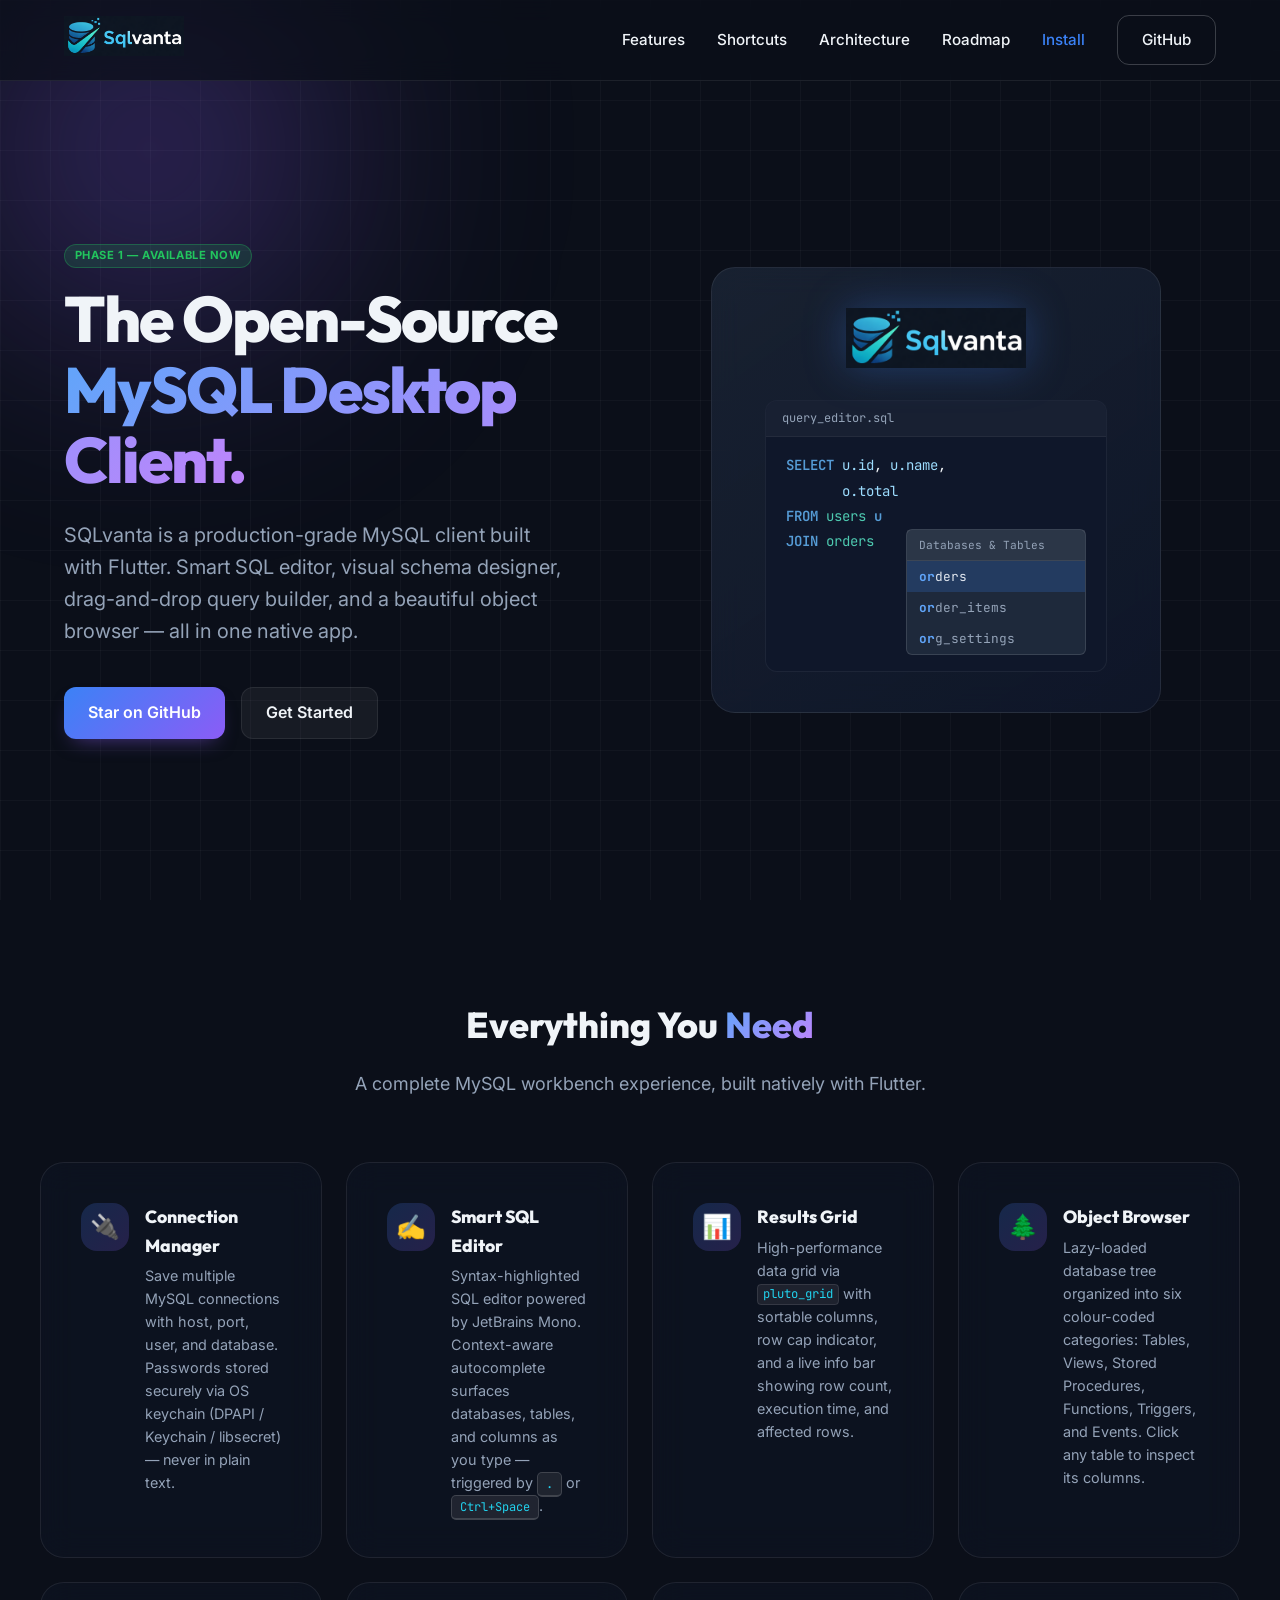
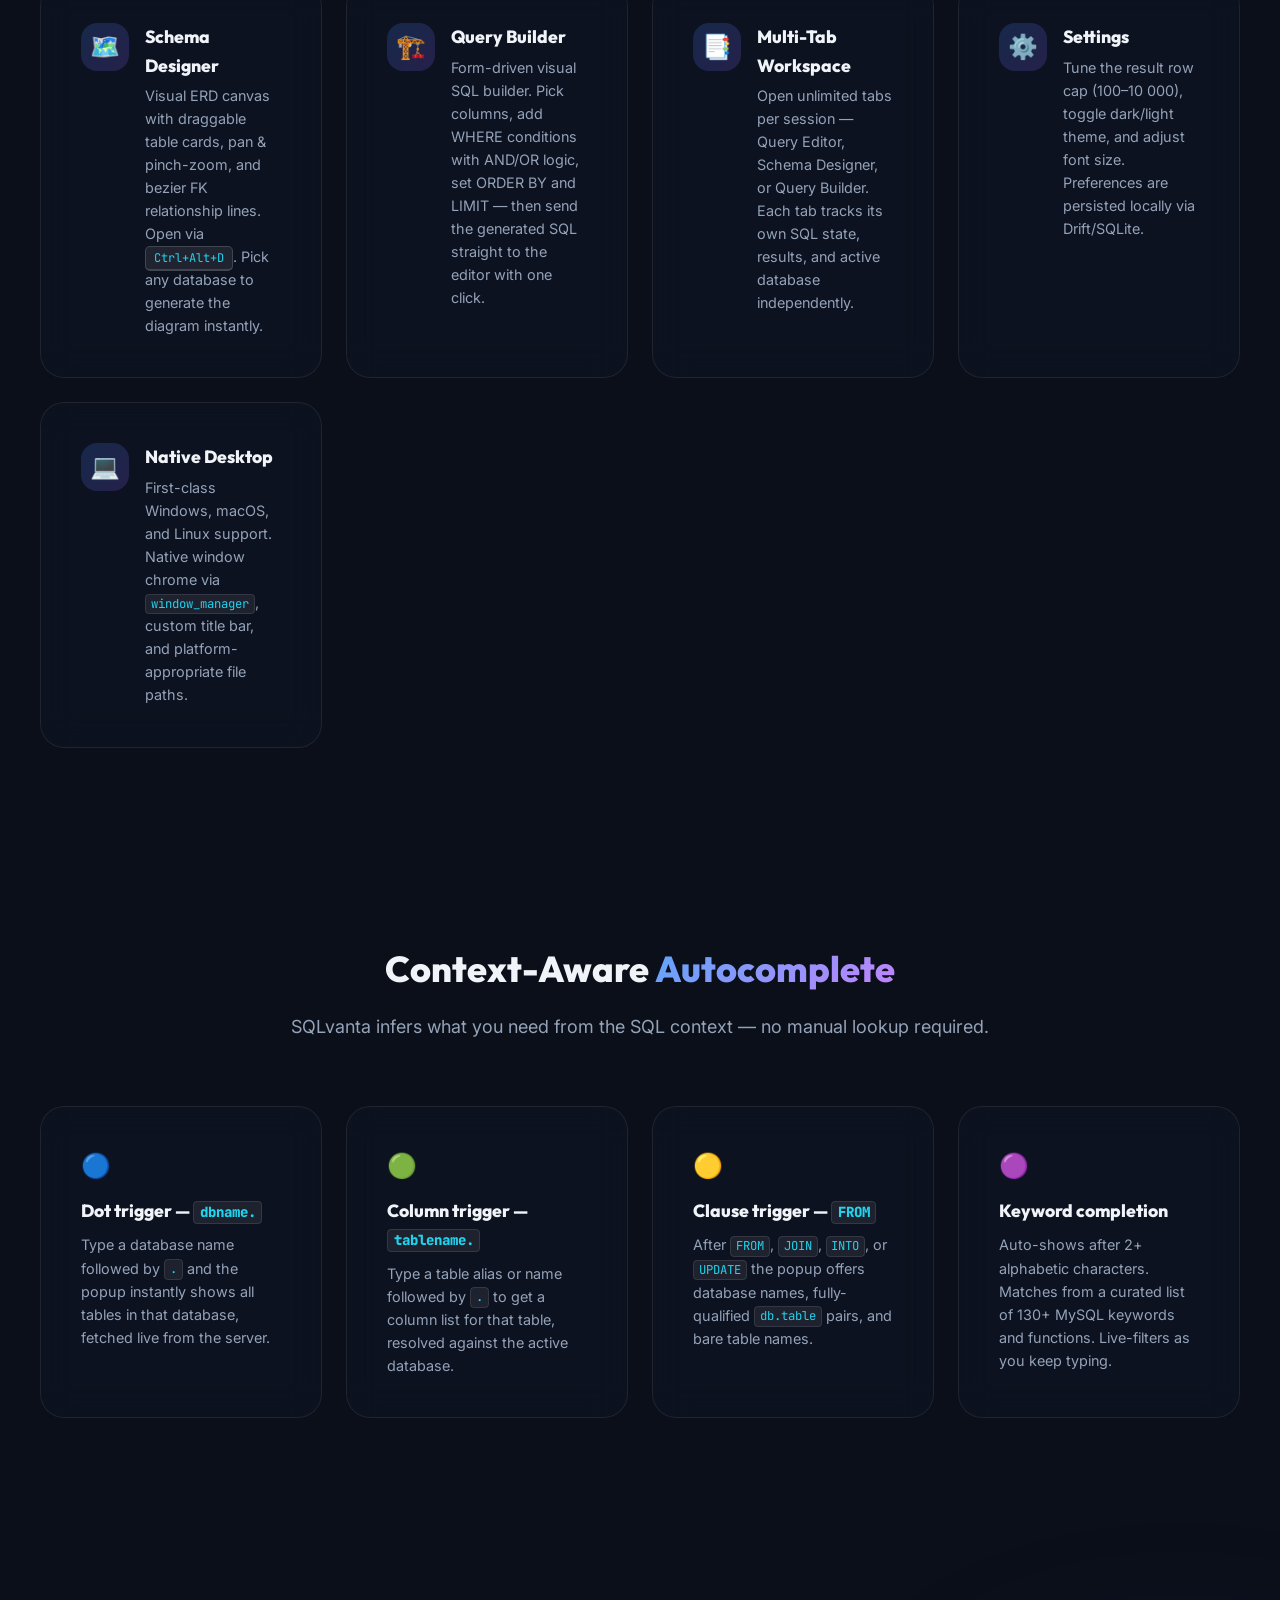
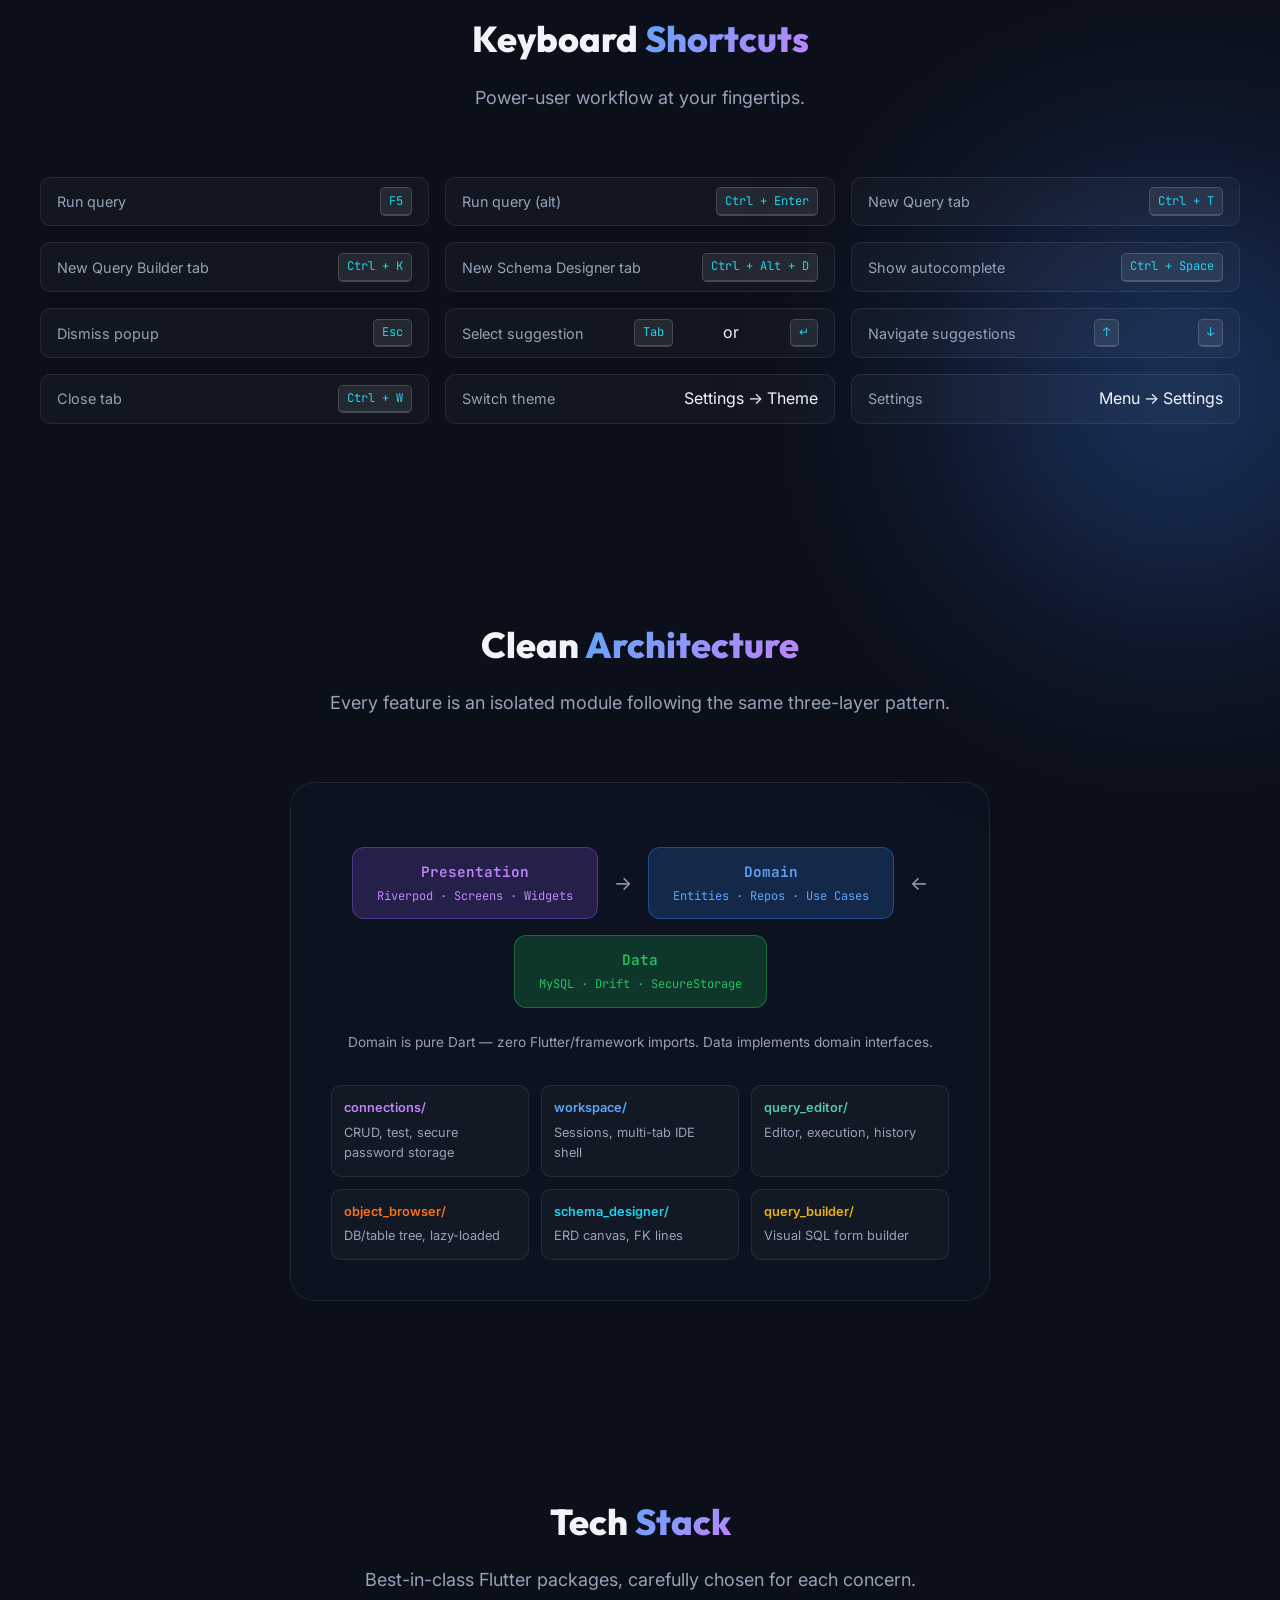
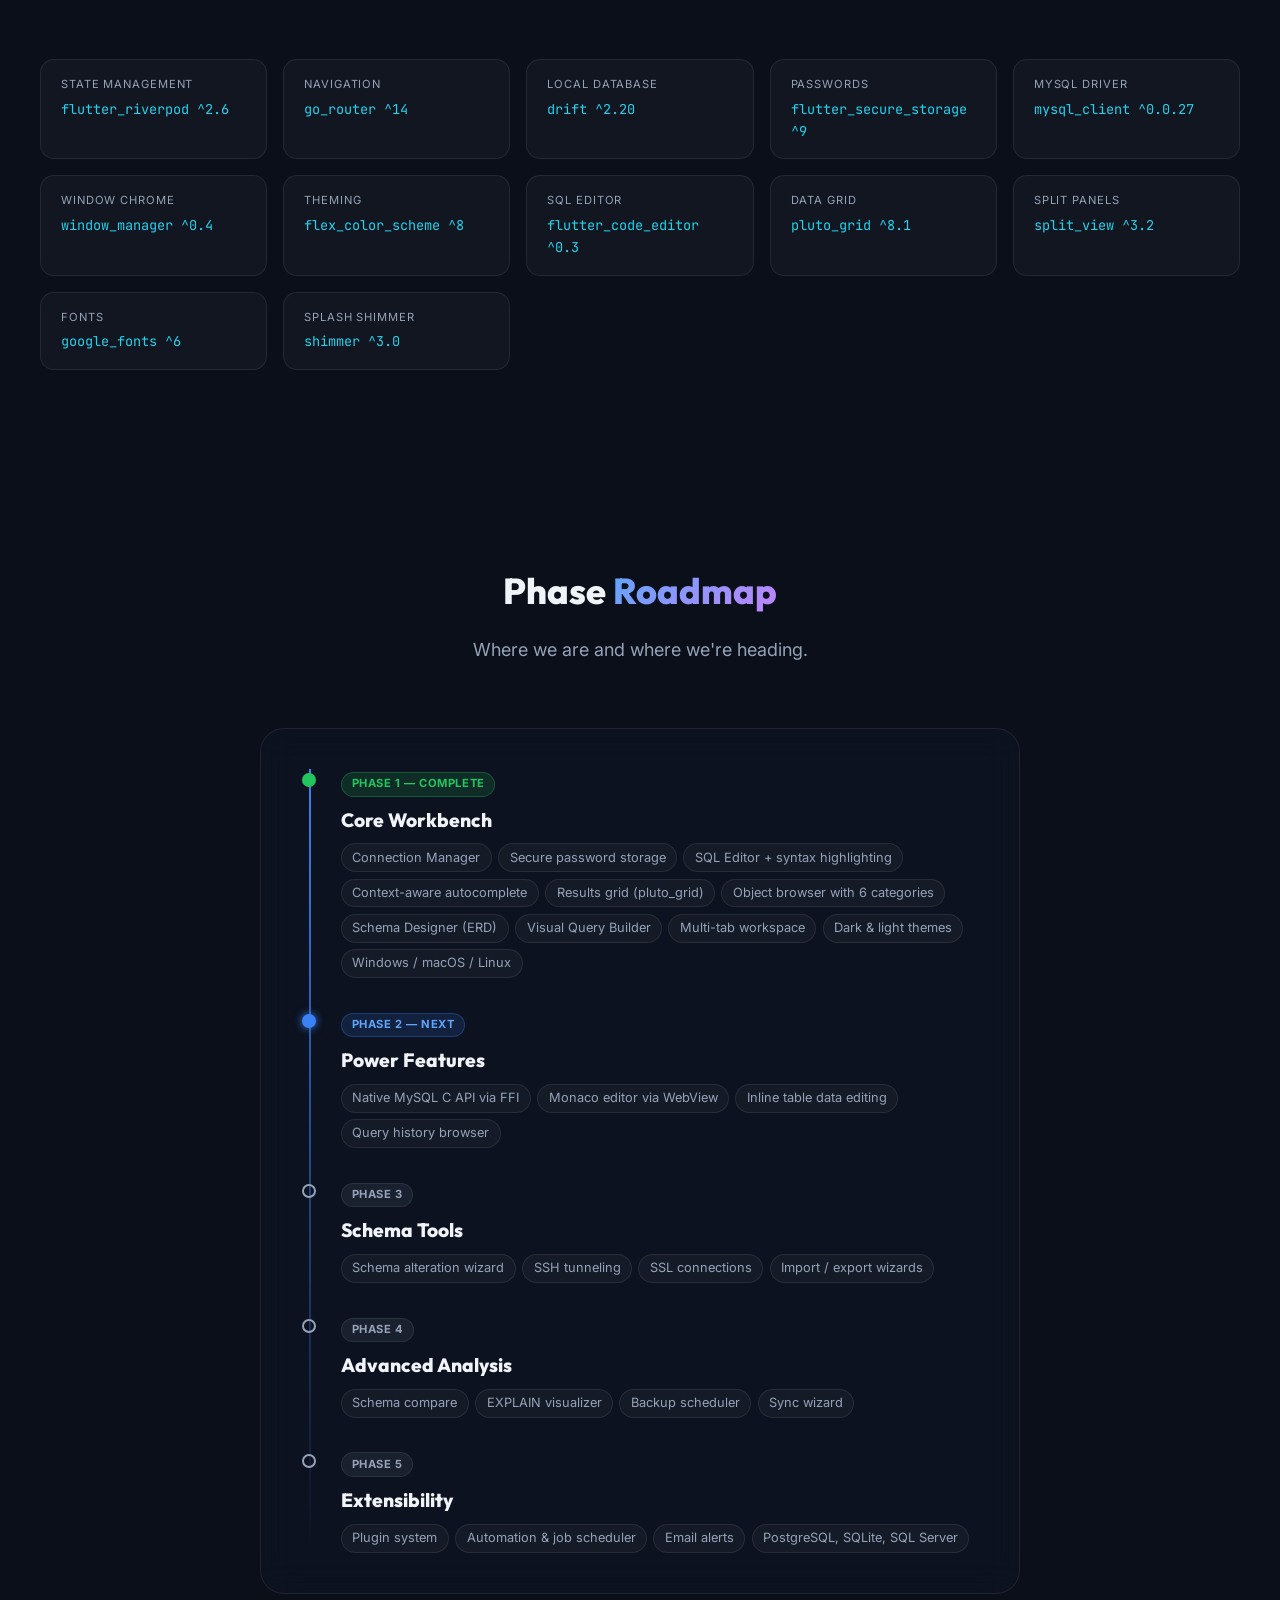
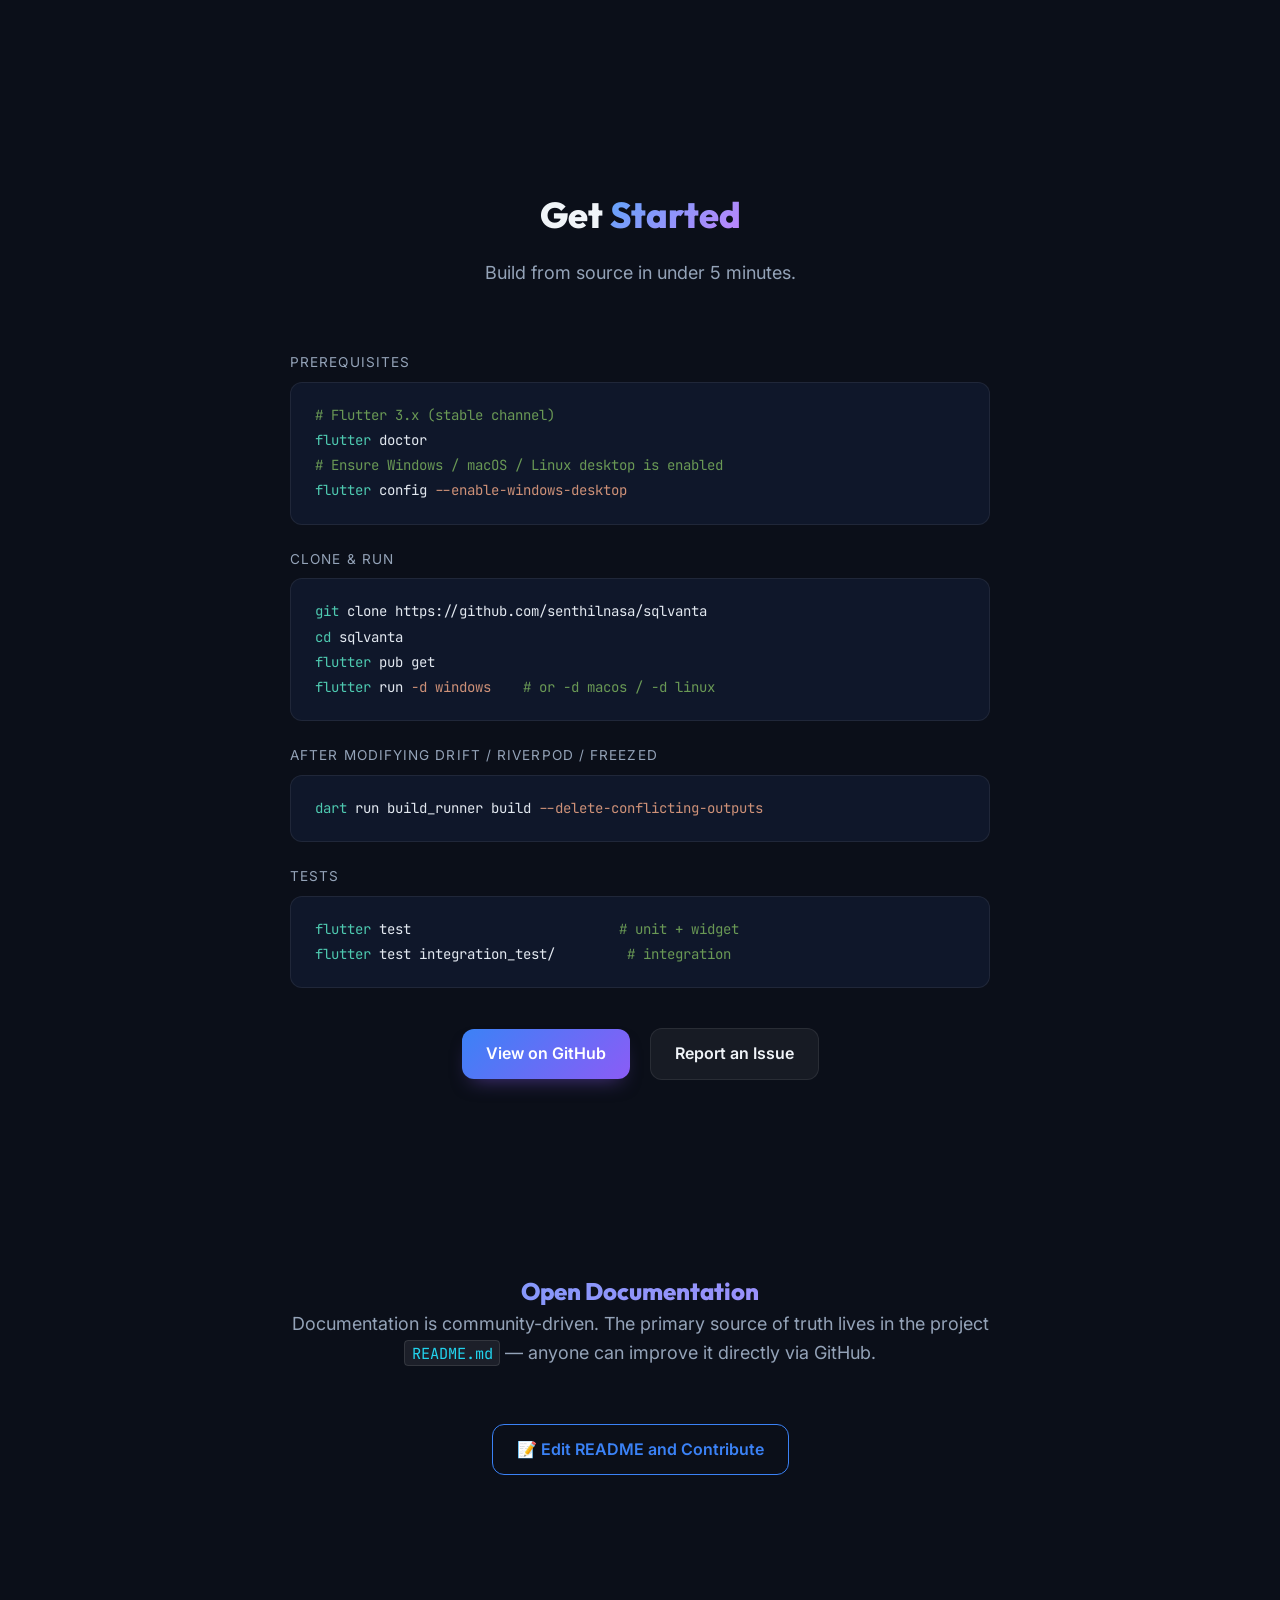
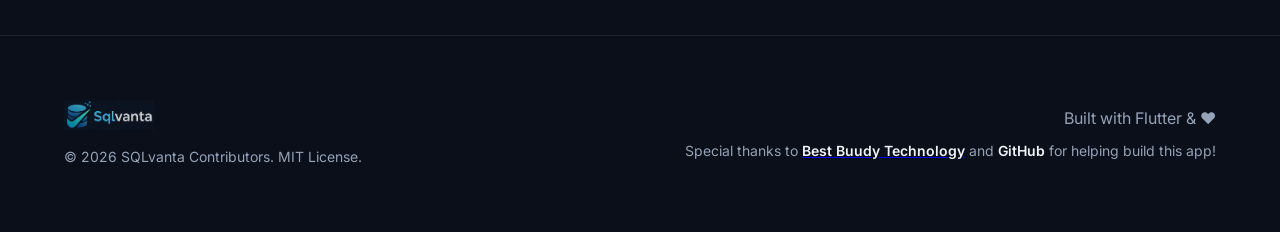
==== docs/index.html @ 9a9b7999 "Initial commit" ====
<!DOCTYPE html>
<html lang="en">
<head>
    <meta charset="UTF-8">
    <meta name="viewport" content="width=device-width, initial-scale=1.0">
    <title>SQLvanta — Open-Source MySQL Desktop Client</title>
    <meta name="description" content="SQLvanta is a production-grade, open-source MySQL desktop client built with Flutter. Features SQL editor with autocomplete, schema designer, query builder, and more.">
    <link rel="preconnect" href="https://fonts.googleapis.com">
    <link rel="preconnect" href="https://fonts.gstatic.com" crossorigin>
    <link href="https://fonts.googleapis.com/css2?family=Outfit:wght@300;400;600;800&family=Inter:wght@400;500;600&family=JetBrains+Mono:wght@400;600&display=swap" rel="stylesheet">
    <link rel="icon" type="image/x-icon" href="icon/favicon.ico">
    <link rel="icon" type="image/png" sizes="32x32" href="icon/favicon-32x32.png">
    <link rel="icon" type="image/png" sizes="16x16" href="icon/favicon-16x16.png">
    <link rel="apple-touch-icon" sizes="180x180" href="icon/apple-touch-icon.png">
    <link rel="manifest" href="site.webmanifest">
    <meta name="theme-color" content="#1565C0">
    <link rel="stylesheet" href="styles.css">
    <style>
        /* ── Extended doc styles ─────────────────────────────────── */
        :root {
            --green:  #22c55e;
            --yellow: #eab308;
            --red:    #ef4444;
            --cyan:   #22d3ee;
            --orange: #f97316;
        }

        /* Nav active */
        .nav-links a.active { color: var(--brand-primary); }

        /* ── Feature grid (6-up) ─────────────────────────────────── */
        .features-grid-6 {
            display: grid;
            grid-template-columns: repeat(auto-fit, minmax(280px, 1fr));
            gap: 1.5rem;
        }
        .feature-card-sm {
            display: flex;
            gap: 1rem;
            align-items: flex-start;
        }
        .feature-card-sm .feature-icon {
            flex-shrink: 0;
            width: 48px;
            height: 48px;
            font-size: 1.5rem;
            margin-bottom: 0;
        }
        .feature-card-sm h3 { font-size: 1.1rem; margin-bottom: 0.25rem; }
        .feature-card-sm p  { font-size: 0.9rem; color: var(--text-secondary); }

        /* ── Shortcut table ──────────────────────────────────────── */
        .shortcut-grid {
            display: grid;
            grid-template-columns: repeat(auto-fit, minmax(320px, 1fr));
            gap: 1rem;
        }
        .shortcut-row {
            display: flex;
            justify-content: space-between;
            align-items: center;
            padding: 0.6rem 1rem;
            border-radius: 10px;
            background: rgba(255,255,255,0.03);
            border: 1px solid var(--glass-border);
            gap: 1rem;
        }
        .shortcut-row span { color: var(--text-secondary); font-size: 0.9rem; }
        kbd {
            font-family: 'JetBrains Mono', monospace;
            font-size: 0.75rem;
            background: rgba(255,255,255,0.08);
            border: 1px solid rgba(255,255,255,0.15);
            border-bottom-width: 2px;
            border-radius: 5px;
            padding: 0.2rem 0.5rem;
            white-space: nowrap;
            color: var(--cyan);
        }

        /* ── Roadmap timeline ────────────────────────────────────── */
        .timeline { position: relative; padding-left: 2rem; }
        .timeline::before {
            content: '';
            position: absolute;
            left: 0; top: 0; bottom: 0;
            width: 2px;
            background: linear-gradient(to bottom, var(--brand-primary), transparent);
        }
        .timeline-item { position: relative; margin-bottom: 2rem; }
        .timeline-dot {
            position: absolute;
            left: -2.45rem;
            top: 0.25rem;
            width: 14px; height: 14px;
            border-radius: 50%;
            border: 2px solid var(--brand-primary);
            background: var(--bg-color);
        }
        .timeline-dot.done  { background: var(--green); border-color: var(--green); }
        .timeline-dot.next  { background: var(--brand-primary); border-color: var(--brand-primary); box-shadow: 0 0 8px var(--brand-primary); }
        .timeline-dot.later { background: transparent; border-color: var(--text-secondary); }
        .phase-badge {
            display: inline-block;
            font-size: 0.7rem;
            font-weight: 700;
            letter-spacing: 0.05em;
            padding: 0.15rem 0.6rem;
            border-radius: 20px;
            margin-bottom: 0.5rem;
            text-transform: uppercase;
        }
        .badge-done  { background: rgba(34,197,94,0.15);  color: var(--green);  border: 1px solid rgba(34,197,94,0.3); }
        .badge-next  { background: rgba(59,130,246,0.15); color: #60a5fa;        border: 1px solid rgba(59,130,246,0.3); }
        .badge-later { background: rgba(148,163,184,0.1); color: var(--text-secondary); border: 1px solid var(--glass-border); }
        .timeline-item h3 { font-size: 1.2rem; margin-bottom: 0.4rem; }
        .timeline-item ul {
            list-style: none;
            padding: 0;
            margin-top: 0.5rem;
            display: flex;
            flex-wrap: wrap;
            gap: 0.4rem;
        }
        .timeline-item ul li {
            font-size: 0.8rem;
            padding: 0.2rem 0.65rem;
            border-radius: 20px;
            background: rgba(255,255,255,0.04);
            border: 1px solid var(--glass-border);
            color: var(--text-secondary);
        }

        /* ── Tech stack chips ────────────────────────────────────── */
        .stack-grid {
            display: grid;
            grid-template-columns: repeat(auto-fill, minmax(200px, 1fr));
            gap: 1rem;
        }
        .stack-chip {
            display: flex;
            flex-direction: column;
            gap: 0.3rem;
            padding: 1rem 1.25rem;
            border-radius: 14px;
            background: rgba(255,255,255,0.03);
            border: 1px solid var(--glass-border);
            transition: border-color 0.2s;
        }
        .stack-chip:hover { border-color: rgba(255,255,255,0.15); }
        .stack-chip .concern {
            font-size: 0.7rem;
            color: var(--text-secondary);
            text-transform: uppercase;
            letter-spacing: 0.08em;
        }
        .stack-chip .package {
            font-family: 'JetBrains Mono', monospace;
            font-size: 0.85rem;
            color: var(--cyan);
        }

        /* ── Architecture diagram ─────────────────────────────────── */
        .arch-row {
            display: flex;
            gap: 1rem;
            justify-content: center;
            flex-wrap: wrap;
            margin: 1.5rem 0;
        }
        .arch-box {
            padding: 0.75rem 1.5rem;
            border-radius: 12px;
            text-align: center;
            font-family: 'JetBrains Mono', monospace;
            font-size: 0.9rem;
            font-weight: 600;
        }
        .arch-box.presentation { background: rgba(139,92,246,0.2); border: 1px solid rgba(139,92,246,0.4); color: #c084fc; }
        .arch-box.domain       { background: rgba(59,130,246,0.2); border: 1px solid rgba(59,130,246,0.4); color: #60a5fa; }
        .arch-box.data         { background: rgba(34,197,94,0.2);  border: 1px solid rgba(34,197,94,0.4);  color: var(--green); }
        .arch-arrow { align-self: center; color: var(--text-secondary); font-size: 1.2rem; }
        .arch-note {
            text-align: center;
            font-size: 0.85rem;
            color: var(--text-secondary);
            margin-top: 0.5rem;
        }

        /* ── Autocomplete demo block ─────────────────────────────── */
        .ac-demo {
            background: #0f172a;
            border-radius: 12px;
            border: 1px solid rgba(255,255,255,0.06);
            overflow: hidden;
            font-family: 'JetBrains Mono', monospace;
            font-size: 0.875rem;
        }
        .ac-demo-bar {
            background: rgba(255,255,255,0.04);
            padding: 0.5rem 1rem;
            font-size: 0.75rem;
            color: var(--text-secondary);
            border-bottom: 1px solid rgba(255,255,255,0.05);
        }
        .ac-demo-body { padding: 1rem 1.25rem; line-height: 1.8; }
        .ac-kw    { color: #569cd6; font-weight: 600; }
        .ac-table { color: #4ec9b0; }
        .ac-col   { color: #9cdcfe; }
        .ac-str   { color: #ce9178; }
        .ac-popup {
            display: inline-block;
            background: #1e293b;
            border: 1px solid rgba(255,255,255,0.12);
            border-radius: 6px;
            margin-left: 1rem;
            vertical-align: top;
            min-width: 180px;
            font-size: 0.8rem;
        }
        .ac-popup-hdr {
            padding: 0.3rem 0.75rem;
            background: rgba(255,255,255,0.06);
            color: #94a3b8;
            border-bottom: 1px solid rgba(255,255,255,0.08);
            font-size: 0.7rem;
        }
        .ac-popup-item { padding: 0.25rem 0.75rem; color: #94a3b8; }
        .ac-popup-item.selected { background: rgba(59,130,246,0.2); color: #e2e8f0; }
        .ac-popup-item .match { color: #60a5fa; font-weight: 700; }

        /* ── Section divider ─────────────────────────────────────── */
        .section-heading h2 { font-size: 2.25rem; }

        /* ── Inline code ─────────────────────────────────────────── */
        code {
            font-family: 'JetBrains Mono', monospace;
            font-size: 0.85em;
            background: rgba(255,255,255,0.07);
            border: 1px solid rgba(255,255,255,0.1);
            border-radius: 4px;
            padding: 0.1em 0.4em;
            color: var(--cyan);
        }

        /* ── Install block ───────────────────────────────────────── */
        .install-block {
            background: #0f172a;
            border-radius: 12px;
            border: 1px solid rgba(255,255,255,0.07);
            overflow: hidden;
        }
        .install-block pre {
            padding: 1.25rem 1.5rem;
            font-family: 'JetBrains Mono', monospace;
            font-size: 0.875rem;
            color: #e2e8f0;
            overflow-x: auto;
            line-height: 1.8;
        }
        .install-block pre .comment { color: #6a9955; }
        .install-block pre .cmd    { color: #4ec9b0; }
        .install-block pre .flag   { color: #ce9178; }

        /* ── Responsive extras ───────────────────────────────────── */
        @media (max-width: 600px) {
            .arch-row { flex-direction: column; align-items: center; }
            .arch-arrow { transform: rotate(90deg); }
        }
    </style>
</head>
<body>

    <div class="blob blob-1"></div>
    <div class="blob blob-2"></div>
    <div class="grid-bg"></div>

    <!-- ── Navigation ──────────────────────────────────────────────── -->
    <header class="glass-header">
        <div class="container nav-container">
            <a href="#" class="logo-link">
                <img src="assets/logo.png" alt="SQLvanta" class="nav-logo">
            </a>
            <nav>
                <ul class="nav-links">
                    <li><a href="#features">Features</a></li>
                    <li><a href="#shortcuts">Shortcuts</a></li>
                    <li><a href="#architecture">Architecture</a></li>
                    <li><a href="#roadmap">Roadmap</a></li>
                    <li><a href="#install">Install</a></li>
                    <li><a href="https://github.com/senthilnasa/sqlvanta" class="btn btn-outline" target="_blank">GitHub</a></li>
                </ul>
            </nav>
        </div>
    </header>

    <main>

        <!-- ── Hero ─────────────────────────────────────────────────── -->
        <section class="hero container">
            <div class="hero-content">
                <div class="phase-badge badge-done" style="margin-bottom:1rem;">Phase 1 — Available Now</div>
                <h1 class="hero-title">
                    The Open-Source<br><span class="gradient-text">MySQL Desktop Client.</span>
                </h1>
                <p class="hero-subtitle">
                    SQLvanta is a production-grade MySQL client built with Flutter.
                    Smart SQL editor, visual schema designer, drag-and-drop query builder,
                    and a beautiful object browser — all in one native app.
                </p>
                <div class="hero-cta">
                    <a href="https://github.com/senthilnasa/sqlvanta" target="_blank" class="btn btn-primary">Star on GitHub</a>
                    <a href="#install" class="btn btn-secondary">Get Started</a>
                </div>
            </div>
            <div class="hero-visual">
                <div class="glass-card visual-card">
                    <img src="assets/logo.png" alt="SQLvanta" class="hero-logo">
                    <div class="ac-demo">
                        <div class="ac-demo-bar">query_editor.sql</div>
                        <div class="ac-demo-body">
                            <span class="ac-kw">SELECT</span> <span class="ac-col">u.id</span>, <span class="ac-col">u.name</span>,<br>
                            &nbsp;&nbsp;&nbsp;&nbsp;&nbsp;&nbsp;&nbsp;<span class="ac-col">o.total</span><br>
                            <span class="ac-kw">FROM</span> <span class="ac-table">users</span> <span class="ac-kw">u</span><br>
                            <span class="ac-kw">JOIN</span> <span class="ac-table">orders</span>&nbsp;
                            <span class="ac-popup">
                                <div class="ac-popup-hdr">Databases &amp; Tables</div>
                                <div class="ac-popup-item selected"><span class="match">or</span>ders</div>
                                <div class="ac-popup-item"><span class="match">or</span>der_items</div>
                                <div class="ac-popup-item"><span class="match">or</span>g_settings</div>
                            </span>
                        </div>
                    </div>
                </div>
            </div>
        </section>

        <!-- ── Core Features ─────────────────────────────────────────── -->
        <section id="features" class="section container">
            <div class="section-heading">
                <h2>Everything You <span class="gradient-text">Need</span></h2>
                <p>A complete MySQL workbench experience, built natively with Flutter.</p>
            </div>

            <div class="features-grid-6">

                <div class="glass-card feature-card-sm">
                    <div class="feature-icon">🔌</div>
                    <div>
                        <h3>Connection Manager</h3>
                        <p>Save multiple MySQL connections with host, port, user, and database. Passwords stored securely via OS keychain (DPAPI / Keychain / libsecret) — never in plain text.</p>
                    </div>
                </div>

                <div class="glass-card feature-card-sm">
                    <div class="feature-icon">✍️</div>
                    <div>
                        <h3>Smart SQL Editor</h3>
                        <p>Syntax-highlighted SQL editor powered by JetBrains Mono. Context-aware autocomplete surfaces databases, tables, and columns as you type — triggered by <kbd>.</kbd> or <kbd>Ctrl+Space</kbd>.</p>
                    </div>
                </div>

                <div class="glass-card feature-card-sm">
                    <div class="feature-icon">📊</div>
                    <div>
                        <h3>Results Grid</h3>
                        <p>High-performance data grid via <code>pluto_grid</code> with sortable columns, row cap indicator, and a live info bar showing row count, execution time, and affected rows.</p>
                    </div>
                </div>

                <div class="glass-card feature-card-sm">
                    <div class="feature-icon">🌲</div>
                    <div>
                        <h3>Object Browser</h3>
                        <p>Lazy-loaded database tree organized into six colour-coded categories: Tables, Views, Stored Procedures, Functions, Triggers, and Events. Click any table to inspect its columns.</p>
                    </div>
                </div>

                <div class="glass-card feature-card-sm">
                    <div class="feature-icon">🗺️</div>
                    <div>
                        <h3>Schema Designer</h3>
                        <p>Visual ERD canvas with draggable table cards, pan &amp; pinch-zoom, and bezier FK relationship lines. Open via <kbd>Ctrl+Alt+D</kbd>. Pick any database to generate the diagram instantly.</p>
                    </div>
                </div>

                <div class="glass-card feature-card-sm">
                    <div class="feature-icon">🏗️</div>
                    <div>
                        <h3>Query Builder</h3>
                        <p>Form-driven visual SQL builder. Pick columns, add WHERE conditions with AND/OR logic, set ORDER BY and LIMIT — then send the generated SQL straight to the editor with one click.</p>
                    </div>
                </div>

                <div class="glass-card feature-card-sm">
                    <div class="feature-icon">📑</div>
                    <div>
                        <h3>Multi-Tab Workspace</h3>
                        <p>Open unlimited tabs per session — Query Editor, Schema Designer, or Query Builder. Each tab tracks its own SQL state, results, and active database independently.</p>
                    </div>
                </div>

                <div class="glass-card feature-card-sm">
                    <div class="feature-icon">⚙️</div>
                    <div>
                        <h3>Settings</h3>
                        <p>Tune the result row cap (100–10 000), toggle dark/light theme, and adjust font size. Preferences are persisted locally via Drift/SQLite.</p>
                    </div>
                </div>

                <div class="glass-card feature-card-sm">
                    <div class="feature-icon">💻</div>
                    <div>
                        <h3>Native Desktop</h3>
                        <p>First-class Windows, macOS, and Linux support. Native window chrome via <code>window_manager</code>, custom title bar, and platform-appropriate file paths.</p>
                    </div>
                </div>

            </div>
        </section>

        <!-- ── Autocomplete Deep-Dive ─────────────────────────────────── -->
        <section class="section container">
            <div class="section-heading">
                <h2>Context-Aware <span class="gradient-text">Autocomplete</span></h2>
                <p>SQLvanta infers what you need from the SQL context — no manual lookup required.</p>
            </div>

            <div style="display:grid; grid-template-columns: repeat(auto-fit, minmax(280px,1fr)); gap:1.5rem; margin-top:1rem;">
                <div class="glass-card">
                    <div style="font-size:1.5rem;margin-bottom:0.75rem;">🔵</div>
                    <h3 style="font-size:1.1rem;margin-bottom:0.5rem;">Dot trigger — <code style="font-size:0.8em;">dbname.</code></h3>
                    <p style="color:var(--text-secondary);font-size:0.9rem;">Type a database name followed by <code>.</code> and the popup instantly shows all tables in that database, fetched live from the server.</p>
                </div>
                <div class="glass-card">
                    <div style="font-size:1.5rem;margin-bottom:0.75rem;">🟢</div>
                    <h3 style="font-size:1.1rem;margin-bottom:0.5rem;">Column trigger — <code style="font-size:0.8em;">tablename.</code></h3>
                    <p style="color:var(--text-secondary);font-size:0.9rem;">Type a table alias or name followed by <code>.</code> to get a column list for that table, resolved against the active database.</p>
                </div>
                <div class="glass-card">
                    <div style="font-size:1.5rem;margin-bottom:0.75rem;">🟡</div>
                    <h3 style="font-size:1.1rem;margin-bottom:0.5rem;">Clause trigger — <code style="font-size:0.8em;">FROM </code></h3>
                    <p style="color:var(--text-secondary);font-size:0.9rem;">After <code>FROM</code>, <code>JOIN</code>, <code>INTO</code>, or <code>UPDATE</code> the popup offers database names, fully-qualified <code>db.table</code> pairs, and bare table names.</p>
                </div>
                <div class="glass-card">
                    <div style="font-size:1.5rem;margin-bottom:0.75rem;">🟣</div>
                    <h3 style="font-size:1.1rem;margin-bottom:0.5rem;">Keyword completion</h3>
                    <p style="color:var(--text-secondary);font-size:0.9rem;">Auto-shows after 2+ alphabetic characters. Matches from a curated list of 130+ MySQL keywords and functions. Live-filters as you keep typing.</p>
                </div>
            </div>
        </section>

        <!-- ── Keyboard Shortcuts ─────────────────────────────────────── -->
        <section id="shortcuts" class="section container">
            <div class="section-heading">
                <h2>Keyboard <span class="gradient-text">Shortcuts</span></h2>
                <p>Power-user workflow at your fingertips.</p>
            </div>

            <div class="shortcut-grid">
                <div class="shortcut-row"><span>Run query</span>         <kbd>F5</kbd></div>
                <div class="shortcut-row"><span>Run query (alt)</span>   <kbd>Ctrl + Enter</kbd></div>
                <div class="shortcut-row"><span>New Query tab</span>     <kbd>Ctrl + T</kbd></div>
                <div class="shortcut-row"><span>New Query Builder tab</span> <kbd>Ctrl + K</kbd></div>
                <div class="shortcut-row"><span>New Schema Designer tab</span> <kbd>Ctrl + Alt + D</kbd></div>
                <div class="shortcut-row"><span>Show autocomplete</span> <kbd>Ctrl + Space</kbd></div>
                <div class="shortcut-row"><span>Dismiss popup</span>     <kbd>Esc</kbd></div>
                <div class="shortcut-row"><span>Select suggestion</span> <kbd>Tab</kbd> or <kbd>↵</kbd></div>
                <div class="shortcut-row"><span>Navigate suggestions</span> <kbd>↑</kbd> <kbd>↓</kbd></div>
                <div class="shortcut-row"><span>Close tab</span>         <kbd>Ctrl + W</kbd></div>
                <div class="shortcut-row"><span>Switch theme</span>      Settings → Theme</div>
                <div class="shortcut-row"><span>Settings</span>          Menu → Settings</div>
            </div>
        </section>

        <!-- ── Architecture ───────────────────────────────────────────── -->
        <section id="architecture" class="section container">
            <div class="section-heading">
                <h2>Clean <span class="gradient-text">Architecture</span></h2>
                <p>Every feature is an isolated module following the same three-layer pattern.</p>
            </div>

            <div class="glass-card" style="max-width:700px;margin:0 auto;">
                <div class="arch-row">
                    <div class="arch-box presentation">Presentation<br><small style="font-weight:400;font-size:0.75rem;">Riverpod · Screens · Widgets</small></div>
                    <div class="arch-arrow">→</div>
                    <div class="arch-box domain">Domain<br><small style="font-weight:400;font-size:0.75rem;">Entities · Repos · Use Cases</small></div>
                    <div class="arch-arrow">←</div>
                    <div class="arch-box data">Data<br><small style="font-weight:400;font-size:0.75rem;">MySQL · Drift · SecureStorage</small></div>
                </div>
                <p class="arch-note">Domain is pure Dart — zero Flutter/framework imports. Data implements domain interfaces.</p>

                <div style="margin-top:2rem;display:grid;grid-template-columns:repeat(auto-fill,minmax(160px,1fr));gap:0.75rem;">
                    <div style="font-size:0.8rem;padding:0.75rem;border-radius:10px;background:rgba(255,255,255,0.03);border:1px solid var(--glass-border);">
                        <div style="color:#c084fc;font-weight:600;margin-bottom:0.25rem;">connections/</div>
                        <div style="color:var(--text-secondary);">CRUD, test, secure password storage</div>
                    </div>
                    <div style="font-size:0.8rem;padding:0.75rem;border-radius:10px;background:rgba(255,255,255,0.03);border:1px solid var(--glass-border);">
                        <div style="color:#60a5fa;font-weight:600;margin-bottom:0.25rem;">workspace/</div>
                        <div style="color:var(--text-secondary);">Sessions, multi-tab IDE shell</div>
                    </div>
                    <div style="font-size:0.8rem;padding:0.75rem;border-radius:10px;background:rgba(255,255,255,0.03);border:1px solid var(--glass-border);">
                        <div style="color:#4ec9b0;font-weight:600;margin-bottom:0.25rem;">query_editor/</div>
                        <div style="color:var(--text-secondary);">Editor, execution, history</div>
                    </div>
                    <div style="font-size:0.8rem;padding:0.75rem;border-radius:10px;background:rgba(255,255,255,0.03);border:1px solid var(--glass-border);">
                        <div style="color:#f97316;font-weight:600;margin-bottom:0.25rem;">object_browser/</div>
                        <div style="color:var(--text-secondary);">DB/table tree, lazy-loaded</div>
                    </div>
                    <div style="font-size:0.8rem;padding:0.75rem;border-radius:10px;background:rgba(255,255,255,0.03);border:1px solid var(--glass-border);">
                        <div style="color:#22d3ee;font-weight:600;margin-bottom:0.25rem;">schema_designer/</div>
                        <div style="color:var(--text-secondary);">ERD canvas, FK lines</div>
                    </div>
                    <div style="font-size:0.8rem;padding:0.75rem;border-radius:10px;background:rgba(255,255,255,0.03);border:1px solid var(--glass-border);">
                        <div style="color:#eab308;font-weight:600;margin-bottom:0.25rem;">query_builder/</div>
                        <div style="color:var(--text-secondary);">Visual SQL form builder</div>
                    </div>
                </div>
            </div>
        </section>

        <!-- ── Tech Stack ─────────────────────────────────────────────── -->
        <section class="section container">
            <div class="section-heading">
                <h2>Tech <span class="gradient-text">Stack</span></h2>
                <p>Best-in-class Flutter packages, carefully chosen for each concern.</p>
            </div>
            <div class="stack-grid">
                <div class="stack-chip"><span class="concern">State Management</span><span class="package">flutter_riverpod ^2.6</span></div>
                <div class="stack-chip"><span class="concern">Navigation</span><span class="package">go_router ^14</span></div>
                <div class="stack-chip"><span class="concern">Local Database</span><span class="package">drift ^2.20</span></div>
                <div class="stack-chip"><span class="concern">Passwords</span><span class="package">flutter_secure_storage ^9</span></div>
                <div class="stack-chip"><span class="concern">MySQL Driver</span><span class="package">mysql_client ^0.0.27</span></div>
                <div class="stack-chip"><span class="concern">Window Chrome</span><span class="package">window_manager ^0.4</span></div>
                <div class="stack-chip"><span class="concern">Theming</span><span class="package">flex_color_scheme ^8</span></div>
                <div class="stack-chip"><span class="concern">SQL Editor</span><span class="package">flutter_code_editor ^0.3</span></div>
                <div class="stack-chip"><span class="concern">Data Grid</span><span class="package">pluto_grid ^8.1</span></div>
                <div class="stack-chip"><span class="concern">Split Panels</span><span class="package">split_view ^3.2</span></div>
                <div class="stack-chip"><span class="concern">Fonts</span><span class="package">google_fonts ^6</span></div>
                <div class="stack-chip"><span class="concern">Splash Shimmer</span><span class="package">shimmer ^3.0</span></div>
            </div>
        </section>

        <!-- ── Roadmap ────────────────────────────────────────────────── -->
        <section id="roadmap" class="section container">
            <div class="section-heading">
                <h2>Phase <span class="gradient-text">Roadmap</span></h2>
                <p>Where we are and where we're heading.</p>
            </div>

            <div class="glass-card" style="max-width:760px;margin:0 auto;padding:2.5rem 3rem;">
                <div class="timeline">

                    <div class="timeline-item">
                        <div class="timeline-dot done"></div>
                        <span class="phase-badge badge-done">Phase 1 — Complete</span>
                        <h3>Core Workbench</h3>
                        <ul>
                            <li>Connection Manager</li>
                            <li>Secure password storage</li>
                            <li>SQL Editor + syntax highlighting</li>
                            <li>Context-aware autocomplete</li>
                            <li>Results grid (pluto_grid)</li>
                            <li>Object browser with 6 categories</li>
                            <li>Schema Designer (ERD)</li>
                            <li>Visual Query Builder</li>
                            <li>Multi-tab workspace</li>
                            <li>Dark &amp; light themes</li>
                            <li>Windows / macOS / Linux</li>
                        </ul>
                    </div>

                    <div class="timeline-item">
                        <div class="timeline-dot next"></div>
                        <span class="phase-badge badge-next">Phase 2 — Next</span>
                        <h3>Power Features</h3>
                        <ul>
                            <li>Native MySQL C API via FFI</li>
                            <li>Monaco editor via WebView</li>
                            <li>Inline table data editing</li>
                            <li>Query history browser</li>
                        </ul>
                    </div>

                    <div class="timeline-item">
                        <div class="timeline-dot later"></div>
                        <span class="phase-badge badge-later">Phase 3</span>
                        <h3>Schema Tools</h3>
                        <ul>
                            <li>Schema alteration wizard</li>
                            <li>SSH tunneling</li>
                            <li>SSL connections</li>
                            <li>Import / export wizards</li>
                        </ul>
                    </div>

                    <div class="timeline-item">
                        <div class="timeline-dot later"></div>
                        <span class="phase-badge badge-later">Phase 4</span>
                        <h3>Advanced Analysis</h3>
                        <ul>
                            <li>Schema compare</li>
                            <li>EXPLAIN visualizer</li>
                            <li>Backup scheduler</li>
                            <li>Sync wizard</li>
                        </ul>
                    </div>

                    <div class="timeline-item" style="margin-bottom:0;">
                        <div class="timeline-dot later"></div>
                        <span class="phase-badge badge-later">Phase 5</span>
                        <h3>Extensibility</h3>
                        <ul>
                            <li>Plugin system</li>
                            <li>Automation &amp; job scheduler</li>
                            <li>Email alerts</li>
                            <li>PostgreSQL, SQLite, SQL Server</li>
                        </ul>
                    </div>

                </div>
            </div>
        </section>

        <!-- ── Install / Get Started ──────────────────────────────────── -->
        <section id="install" class="section container">
            <div class="section-heading">
                <h2>Get <span class="gradient-text">Started</span></h2>
                <p>Build from source in under 5 minutes.</p>
            </div>

            <div style="max-width:700px;margin:0 auto;display:flex;flex-direction:column;gap:1.5rem;">

                <div>
                    <p style="color:var(--text-secondary);font-size:0.85rem;margin-bottom:0.5rem;text-transform:uppercase;letter-spacing:0.08em;">Prerequisites</p>
                    <div class="install-block">
                        <pre><span class="comment"># Flutter 3.x (stable channel)</span>
<span class="cmd">flutter</span> doctor
<span class="comment"># Ensure Windows / macOS / Linux desktop is enabled</span>
<span class="cmd">flutter</span> config <span class="flag">--enable-windows-desktop</span></pre>
                    </div>
                </div>

                <div>
                    <p style="color:var(--text-secondary);font-size:0.85rem;margin-bottom:0.5rem;text-transform:uppercase;letter-spacing:0.08em;">Clone &amp; Run</p>
                    <div class="install-block">
                        <pre><span class="cmd">git</span> clone https://github.com/senthilnasa/sqlvanta
<span class="cmd">cd</span> sqlvanta
<span class="cmd">flutter</span> pub get
<span class="cmd">flutter</span> run <span class="flag">-d windows</span>    <span class="comment"># or -d macos / -d linux</span></pre>
                    </div>
                </div>

                <div>
                    <p style="color:var(--text-secondary);font-size:0.85rem;margin-bottom:0.5rem;text-transform:uppercase;letter-spacing:0.08em;">After modifying Drift / Riverpod / Freezed</p>
                    <div class="install-block">
                        <pre><span class="cmd">dart</span> run build_runner build <span class="flag">--delete-conflicting-outputs</span></pre>
                    </div>
                </div>

                <div>
                    <p style="color:var(--text-secondary);font-size:0.85rem;margin-bottom:0.5rem;text-transform:uppercase;letter-spacing:0.08em;">Tests</p>
                    <div class="install-block">
                        <pre><span class="cmd">flutter</span> test                          <span class="comment"># unit + widget</span>
<span class="cmd">flutter</span> test integration_test/         <span class="comment"># integration</span></pre>
                    </div>
                </div>

                <div style="text-align:center;padding-top:1rem;">
                    <a href="https://github.com/senthilnasa/sqlvanta" target="_blank" class="btn btn-primary" style="margin-right:1rem;">View on GitHub</a>
                    <a href="https://github.com/senthilnasa/sqlvanta/issues" target="_blank" class="btn btn-secondary">Report an Issue</a>
                </div>
            </div>
        </section>

        <!-- ── Community Docs ─────────────────────────────────────────── -->
        <section class="section container text-center">
            <h2 class="gradient-text">Open Documentation</h2>
            <p class="doc-text">
                Documentation is community-driven. The primary source of truth lives in the project
                <code>README.md</code> — anyone can improve it directly via GitHub.
            </p>
            <a href="https://github.com/senthilnasa/sqlvanta/edit/main/README.md" target="_blank" class="btn btn-outline edit-btn">
                📝 Edit README and Contribute
            </a>
        </section>

    </main>

    <!-- ── Footer ─────────────────────────────────────────────────────── -->
    <footer class="footer">
        <div class="container footer-content">
            <div class="footer-logo">
                <img src="assets/logo.png" alt="SQLvanta">
                <p>&copy; 2026 SQLvanta Contributors. MIT License.</p>
            </div>
            <div class="footer-credits">
                <p>Built with Flutter &amp; ❤️</p>
                <div class="special-thanks">
                    <p>Special thanks to <a href="https://bestbuddy.dev/"><span class="highlight-credit">Best Buudy Technology</span></a> and <span class="highlight-credit">GitHub</span> for helping build this app!</p>
                </div>
            </div>
        </div>
    </footer>

    <script>
        // Smooth scroll for anchor links
        document.querySelectorAll('a[href^="#"]').forEach(anchor => {
            anchor.addEventListener('click', function (e) {
                const target = document.querySelector(this.getAttribute('href'));
                if (!target) return;
                e.preventDefault();
                target.scrollIntoView({ behavior: 'smooth' });
            });
        });

        // Highlight active nav link on scroll
        const sections = document.querySelectorAll('section[id]');
        const navLinks = document.querySelectorAll('.nav-links a[href^="#"]');
        const observer = new IntersectionObserver(entries => {
            entries.forEach(entry => {
                if (entry.isIntersecting) {
                    navLinks.forEach(l => l.classList.remove('active'));
                    const link = document.querySelector(`.nav-links a[href="#${entry.target.id}"]`);
                    if (link) link.classList.add('active');
                }
            });
        }, { threshold: 0.4 });
        sections.forEach(s => observer.observe(s));
    </script>
</body>
</html>
---- docs/styles.css ----
:root {
    --bg-color: #0b0f19;
    --text-primary: #f0f4f8;
    --text-secondary: #94a3b8;
    --brand-primary: #3b82f6;
    --brand-secondary: #8b5cf6;
    --glass-bg: rgba(15, 23, 42, 0.4);
    --glass-border: rgba(255, 255, 255, 0.08);
}

* {
    margin: 0;
    padding: 0;
    box-sizing: border-box;
}

body {
    font-family: 'Inter', sans-serif;
    background-color: var(--bg-color);
    color: var(--text-primary);
    line-height: 1.6;
    overflow-x: hidden;
    position: relative;
}

h1, h2, h3, h4 {
    font-family: 'Outfit', sans-serif;
    font-weight: 800;
}

/* Background Effects */
.blob {
    position: absolute;
    filter: blur(120px);
    z-index: -1;
    opacity: 0.5;
    animation: float 10s infinite alternate ease-in-out;
}

.blob-1 {
    width: 500px;
    height: 500px;
    background: radial-gradient(circle, var(--brand-secondary) 0%, transparent 70%);
    top: -100px;
    left: -100px;
}

.blob-2 {
    width: 600px;
    height: 600px;
    background: radial-gradient(circle, var(--brand-primary) 0%, transparent 70%);
    top: 40%;
    right: -200px;
    animation-delay: -5s;
}

.grid-bg {
    position: fixed;
    top: 0; left: 0; right: 0; bottom: 0;
    background-image: 
        linear-gradient(rgba(255, 255, 255, 0.03) 1px, transparent 1px),
        linear-gradient(90deg, rgba(255, 255, 255, 0.03) 1px, transparent 1px);
    background-size: 50px 50px;
    z-index: -2;
    pointer-events: none;
}

@keyframes float {
    0% { transform: translateY(0) scale(1); }
    100% { transform: translateY(50px) scale(1.1); }
}

/* Layout Utilities */
.container {
    max-width: 1200px;
    margin: 0 auto;
    padding: 0 1.5rem;
}

.text-center {
    text-align: center;
}

/* Glassmorphism Utilities */
.glass-header {
    position: fixed;
    top: 0; width: 100%;
    background: rgba(11, 15, 25, 0.7);
    backdrop-filter: blur(12px);
    -webkit-backdrop-filter: blur(12px);
    border-bottom: 1px solid var(--glass-border);
    z-index: 100;
}

.glass-card {
    background: var(--glass-bg);
    backdrop-filter: blur(16px);
    -webkit-backdrop-filter: blur(16px);
    border: 1px solid var(--glass-border);
    border-radius: 24px;
    padding: 2.5rem;
    transition: transform 0.3s ease, border-color 0.3s ease, box-shadow 0.3s ease;
}

.glass-card:hover {
    transform: translateY(-5px);
    border-color: rgba(255, 255, 255, 0.15);
    box-shadow: 0 20px 40px -10px rgba(0,0,0,0.5);
}

/* Typography Enhancements */
.gradient-text {
    background: linear-gradient(135deg, #60a5fa, #c084fc);
    -webkit-background-clip: text;
    -webkit-text-fill-color: transparent;
    background-clip: text;
}

/* Header & Nav */
.nav-container {
    display: flex;
    justify-content: space-between;
    align-items: center;
    height: 80px;
}

.nav-logo {
    height: 40px;
    width: auto;
}

.nav-links {
    list-style: none;
    display: flex;
    gap: 2rem;
    align-items: center;
}

.nav-links a {
    color: var(--text-primary);
    text-decoration: none;
    font-weight: 500;
    font-size: 0.95rem;
    transition: color 0.2s ease;
}

.nav-links a:hover {
    color: var(--brand-primary);
}

/* Buttons */
.btn {
    display: inline-flex;
    align-items: center;
    justify-content: center;
    padding: 0.75rem 1.5rem;
    border-radius: 12px;
    font-weight: 600;
    text-decoration: none;
    transition: all 0.2s ease;
    cursor: pointer;
    border: none;
    font-size: 1rem;
}

.btn-primary {
    background: linear-gradient(135deg, var(--brand-primary), var(--brand-secondary));
    color: white;
    box-shadow: 0 10px 20px -10px rgba(139, 92, 246, 0.5);
}

.btn-primary:hover {
    transform: translateY(-2px);
    box-shadow: 0 15px 25px -10px rgba(139, 92, 246, 0.7);
}

.btn-secondary {
    background: rgba(255,255,255,0.05);
    color: var(--text-primary);
    border: 1px solid var(--glass-border);
}

.btn-secondary:hover {
    background: rgba(255,255,255,0.1);
}

.btn-outline {
    background: transparent;
    border: 1px solid rgba(255,255,255,0.2);
    color: var(--text-primary);
}

.btn-outline:hover {
    background: rgba(255,255,255,0.05);
    border-color: var(--text-primary);
}

/* Sections */
.section {
    padding: 6rem 0;
}

/* Hero Section */
.hero {
    min-height: 100vh;
    display: flex;
    align-items: center;
    padding-top: 80px;
}

.hero-content {
    flex: 1;
    padding-right: 2rem;
}

.hero-title {
    font-size: clamp(3rem, 5vw, 4.5rem);
    line-height: 1.1;
    margin-bottom: 1.5rem;
    letter-spacing: -0.03em;
}

.hero-subtitle {
    font-size: 1.25rem;
    color: var(--text-secondary);
    margin-bottom: 2.5rem;
    max-width: 500px;
}

.hero-cta {
    display: flex;
    gap: 1rem;
}

.hero-visual {
    flex: 1;
    display: flex;
    justify-content: center;
    align-items: center;
    perspective: 1000px;
}

.visual-card {
    width: 100%;
    max-width: 450px;
    display: flex;
    flex-direction: column;
    align-items: center;
    gap: 2rem;
    background: linear-gradient(145deg, rgba(30,41,59,0.7), rgba(15,23,42,0.9));
    animation: drift 6s infinite alternate ease-in-out;
}

@keyframes drift {
    0% { transform: rotateY(0deg) rotateX(2deg); }
    100% { transform: rotateY(-10deg) rotateX(-2deg) translateY(-10px); }
}

.hero-logo {
    width: 180px;
    height: auto;
    filter: drop-shadow(0 0 20px rgba(59, 130, 246, 0.3));
}

.code-snippet {
    background: #0f172a;
    padding: 1rem;
    border-radius: 8px;
    width: 100%;
    text-align: center;
    border: 1px solid rgba(255,255,255,0.05);
    font-family: monospace;
    color: #60a5fa;
}

/* Features */
.section-heading {
    text-align: center;
    margin-bottom: 4rem;
}

.section-heading h2 {
    font-size: 2.5rem;
    margin-bottom: 1rem;
}

.section-heading p {
    color: var(--text-secondary);
    font-size: 1.125rem;
}

.features-grid {
    display: grid;
    grid-template-columns: repeat(auto-fit, minmax(300px, 1fr));
    gap: 2rem;
}

.feature-card h3 {
    font-size: 1.5rem;
    margin: 1rem 0;
}

.feature-card p {
    color: var(--text-secondary);
}

.feature-icon {
    font-size: 2.5rem;
    line-height: 1;
    background: linear-gradient(135deg, rgba(59,130,246,0.2), rgba(139,92,246,0.2));
    width: 64px;
    height: 64px;
    display: flex;
    align-items: center;
    justify-content: center;
    border-radius: 16px;
    margin-bottom: 1.5rem;
}

/* Roadmap */
.roadmap-card {
    text-align: center;
    padding: 4rem 2rem;
    background: linear-gradient(to right, rgba(15,23,42,0.6), rgba(30,41,59,0.6));
    border-left: 4px solid var(--brand-secondary);
}

.roadmap-card h2 {
    font-size: 2.5rem;
    margin-bottom: 1.5rem;
}

.roadmap-text {
    font-size: 1.25rem;
    color: var(--text-primary);
    max-width: 800px;
    margin: 0 auto;
}

.roadmap-text strong {
    color: #c084fc;
}

/* Docs */
.doc-text {
    font-size: 1.125rem;
    color: var(--text-secondary);
    max-width: 700px;
    margin: 0 auto 1.5rem;
}

.edit-btn {
    margin-top: 2rem;
    border-color: var(--brand-primary);
    color: var(--brand-primary);
}

.edit-btn:hover {
    background: var(--brand-primary);
    color: white;
}

/* Footer */
.footer {
    border-top: 1px solid var(--glass-border);
    padding: 4rem 0;
    margin-top: 4rem;
    background: rgba(11, 15, 25, 0.8);
}

.footer-content {
    display: flex;
    justify-content: space-between;
    align-items: center;
    flex-wrap: wrap;
    gap: 2rem;
}

.footer-logo img {
    height: 30px;
    margin-bottom: 0.5rem;
    opacity: 0.8;
}

.footer-logo p {
    color: var(--text-secondary);
    font-size: 0.875rem;
}

.footer-credits {
    text-align: right;
    color: var(--text-secondary);
}

.special-thanks {
    margin-top: 0.5rem;
    font-size: 0.875rem;
}

.highlight-credit {
    color: var(--text-primary);
    font-weight: 600;
}

/* Responsive */
@media (max-width: 900px) {
    .hero {
        flex-direction: column;
        justify-content: center;
        text-align: center;
        gap: 4rem;
    }
    
    .hero-content {
        padding-right: 0;
    }
    
    .hero-cta {
        justify-content: center;
    }
    
    .footer-content {
        flex-direction: column;
        text-align: center;
    }
    
    .footer-credits {
        text-align: center;
    }
}

@media (max-width: 600px) {
    .nav-links {
        display: none;
    }
    .hero-title {
        font-size: 2.5rem;
    }
}
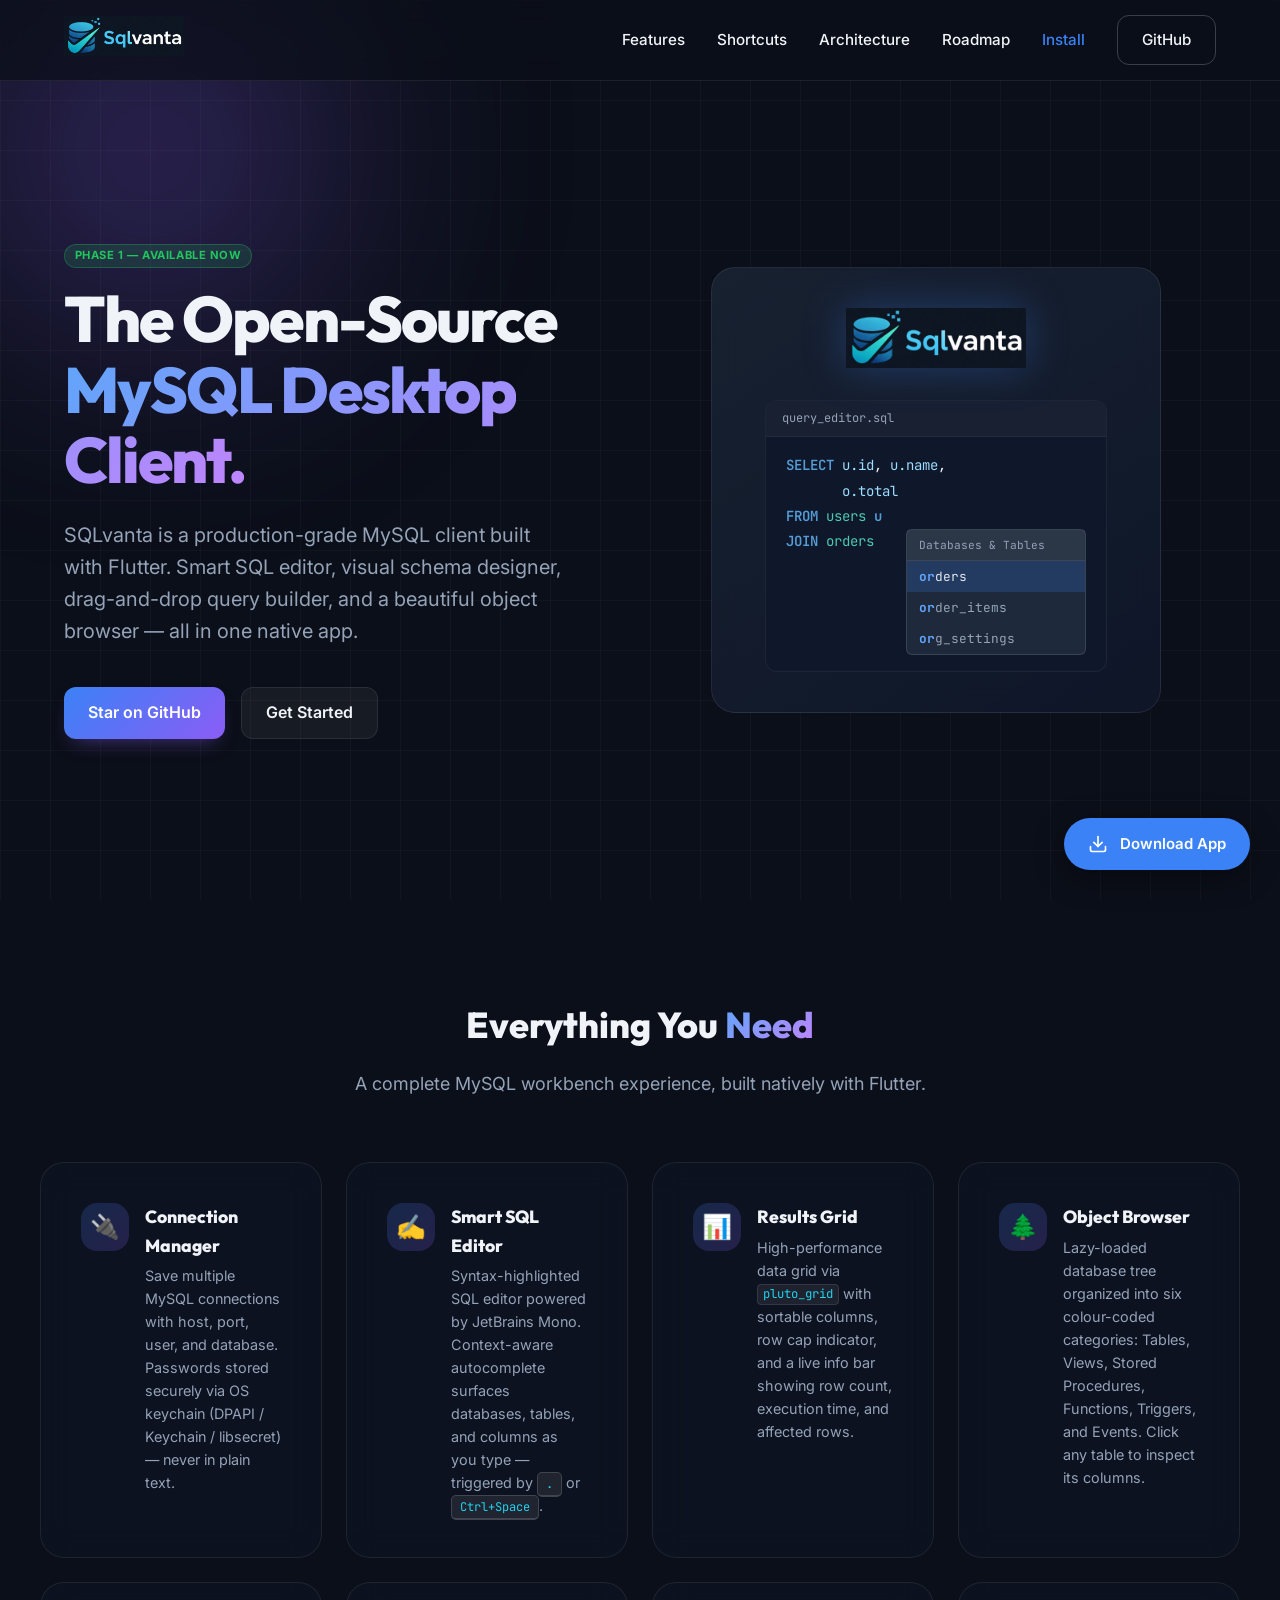
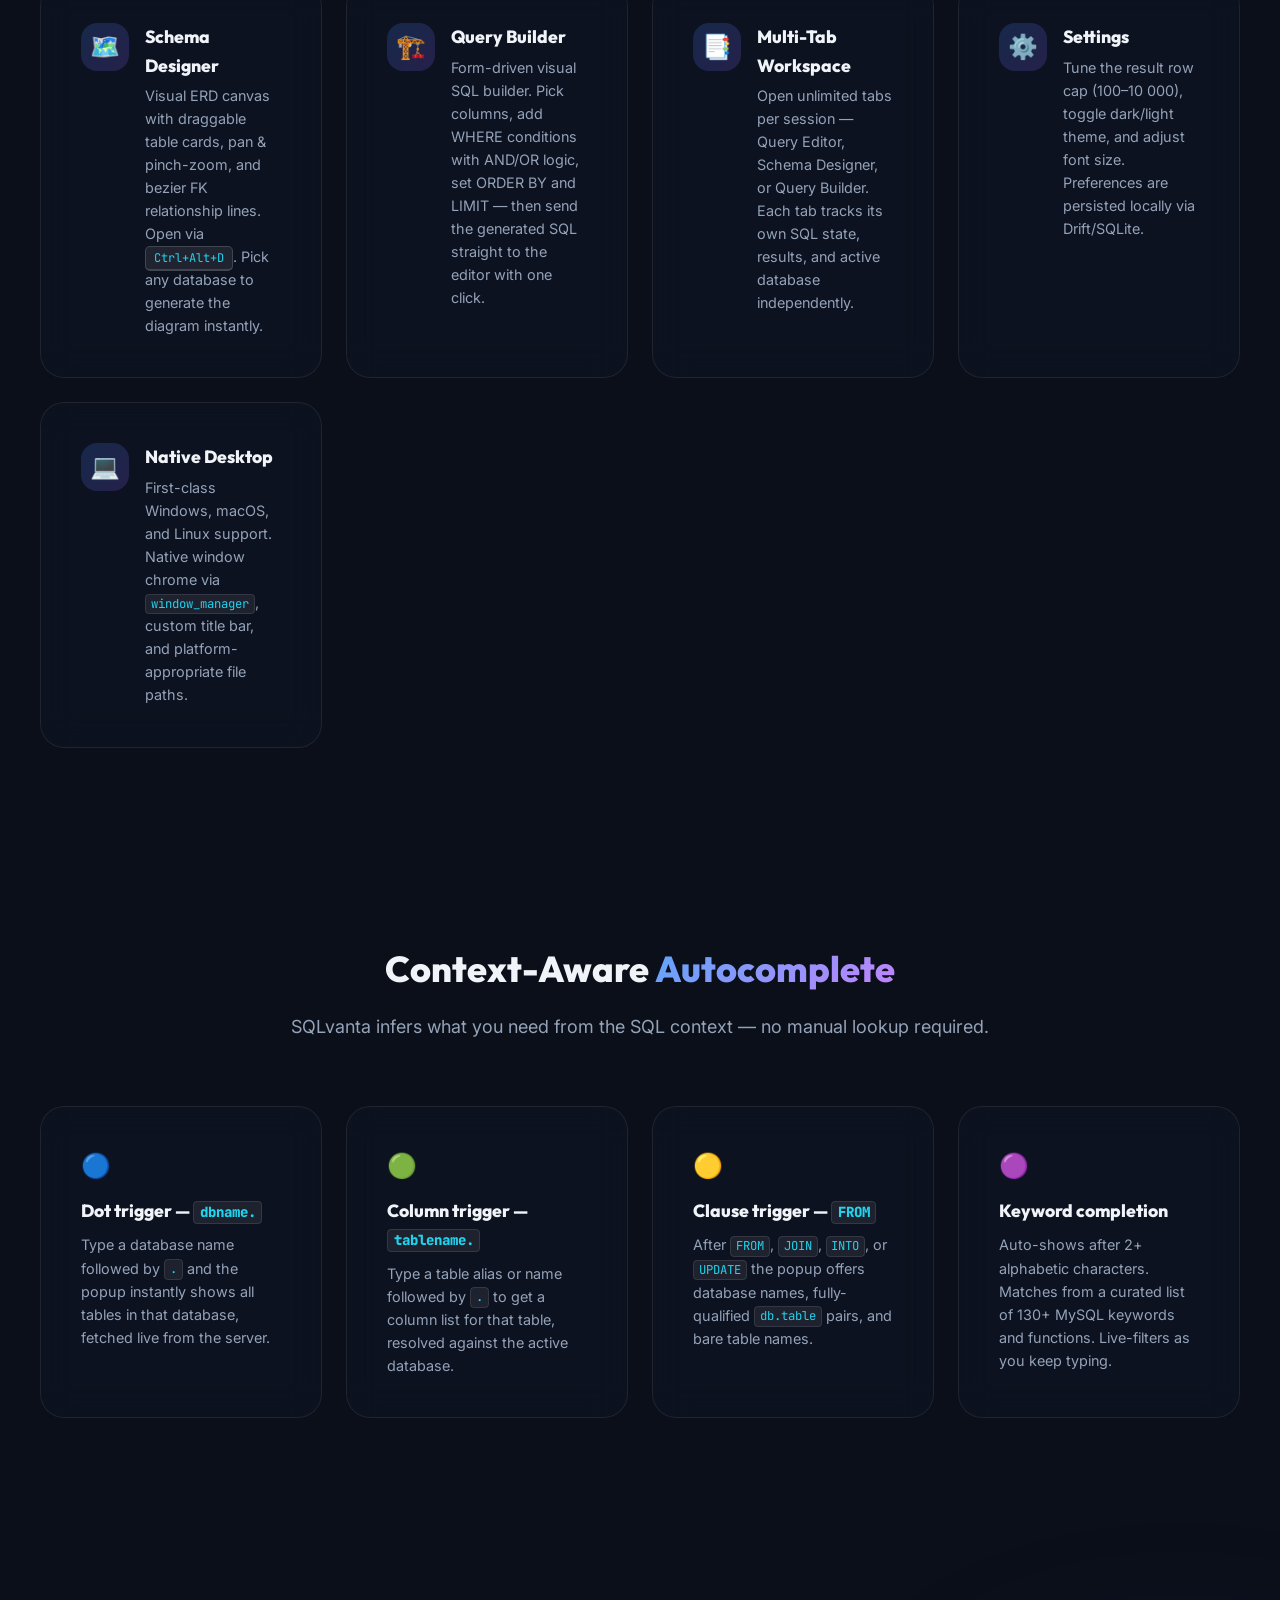
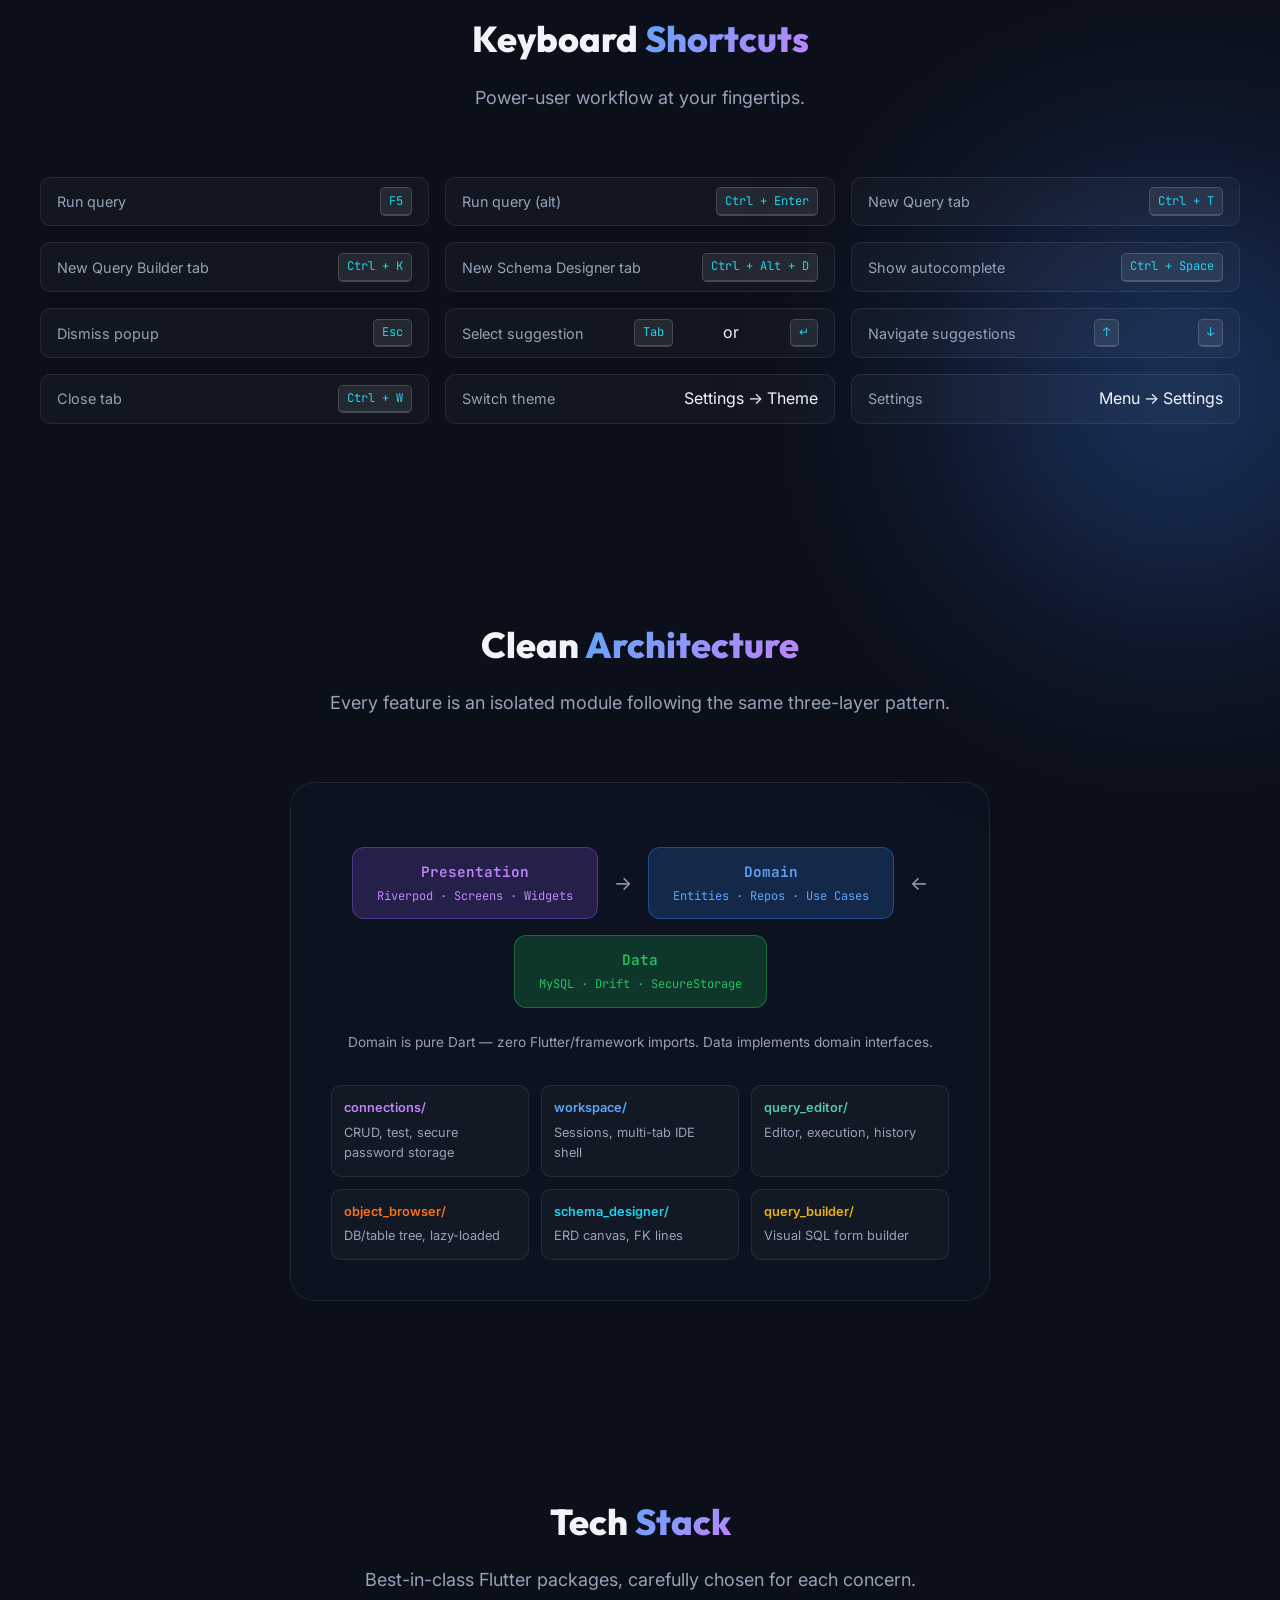
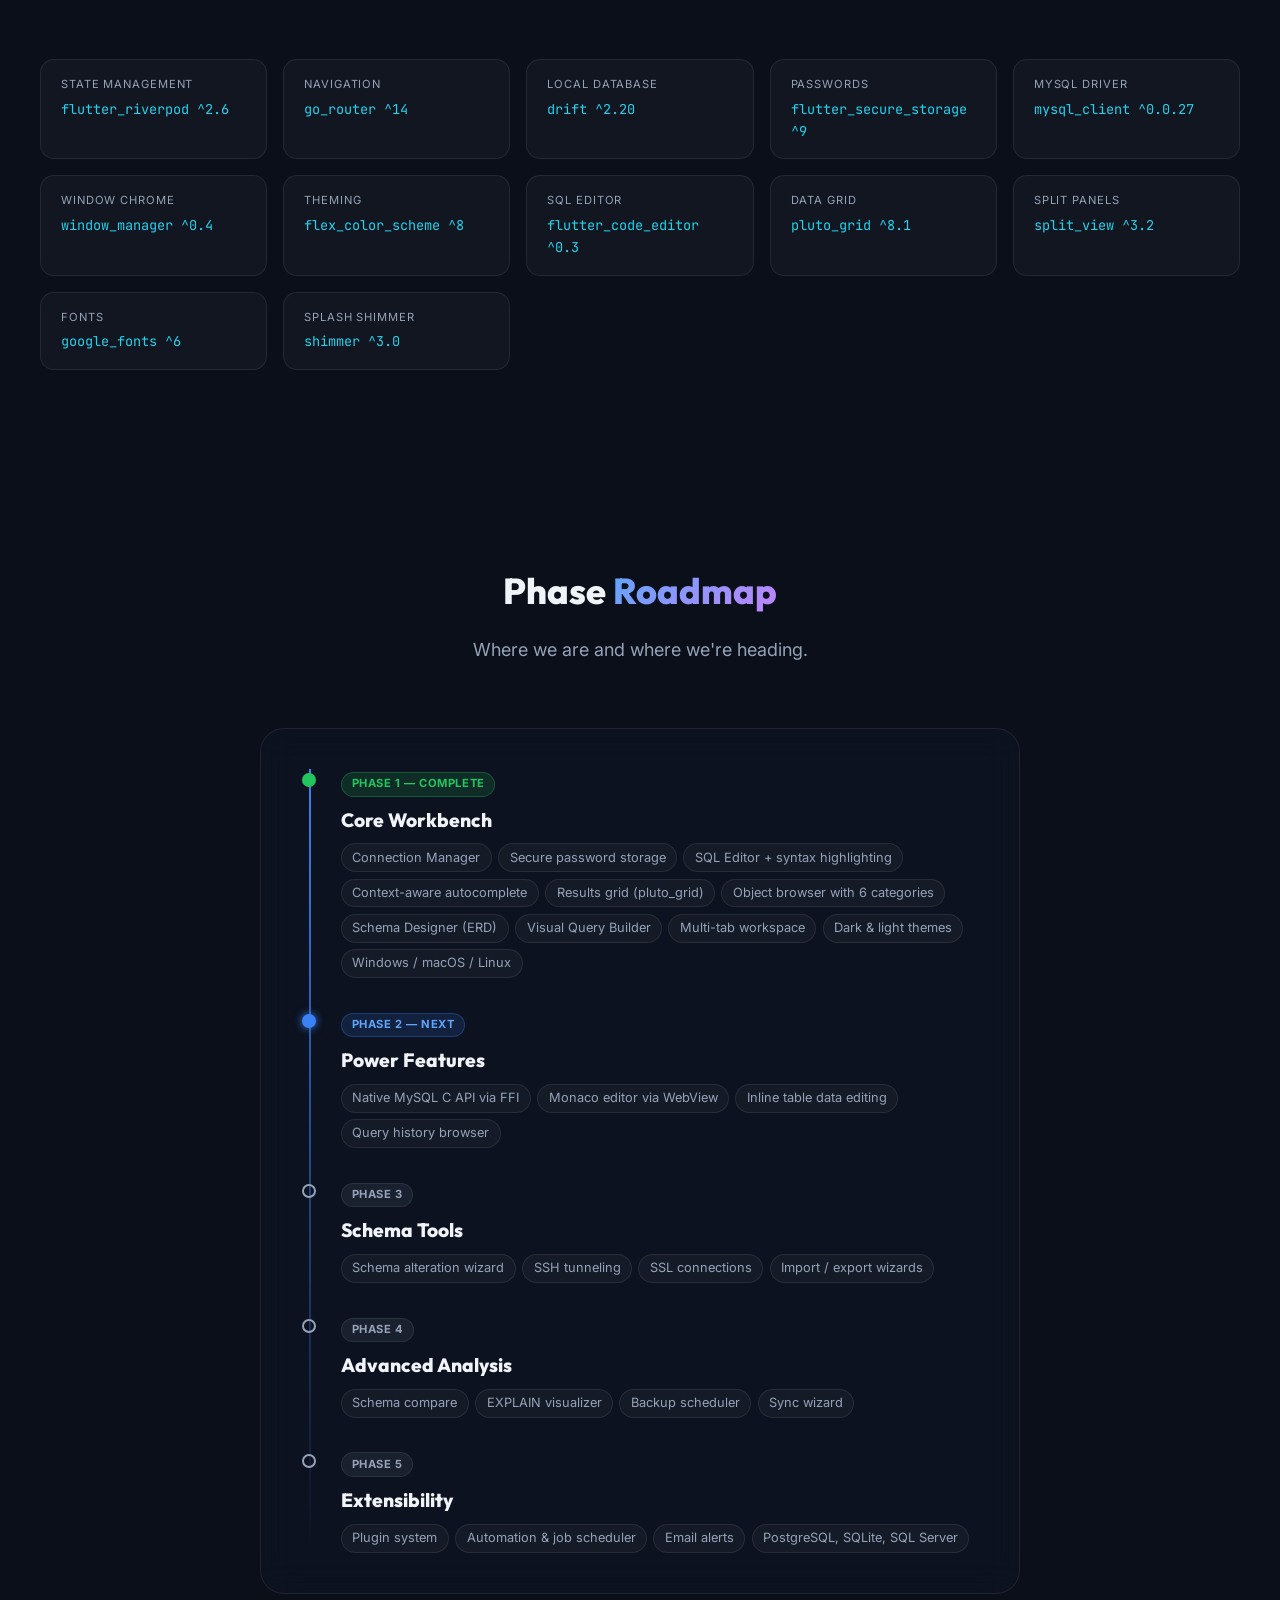
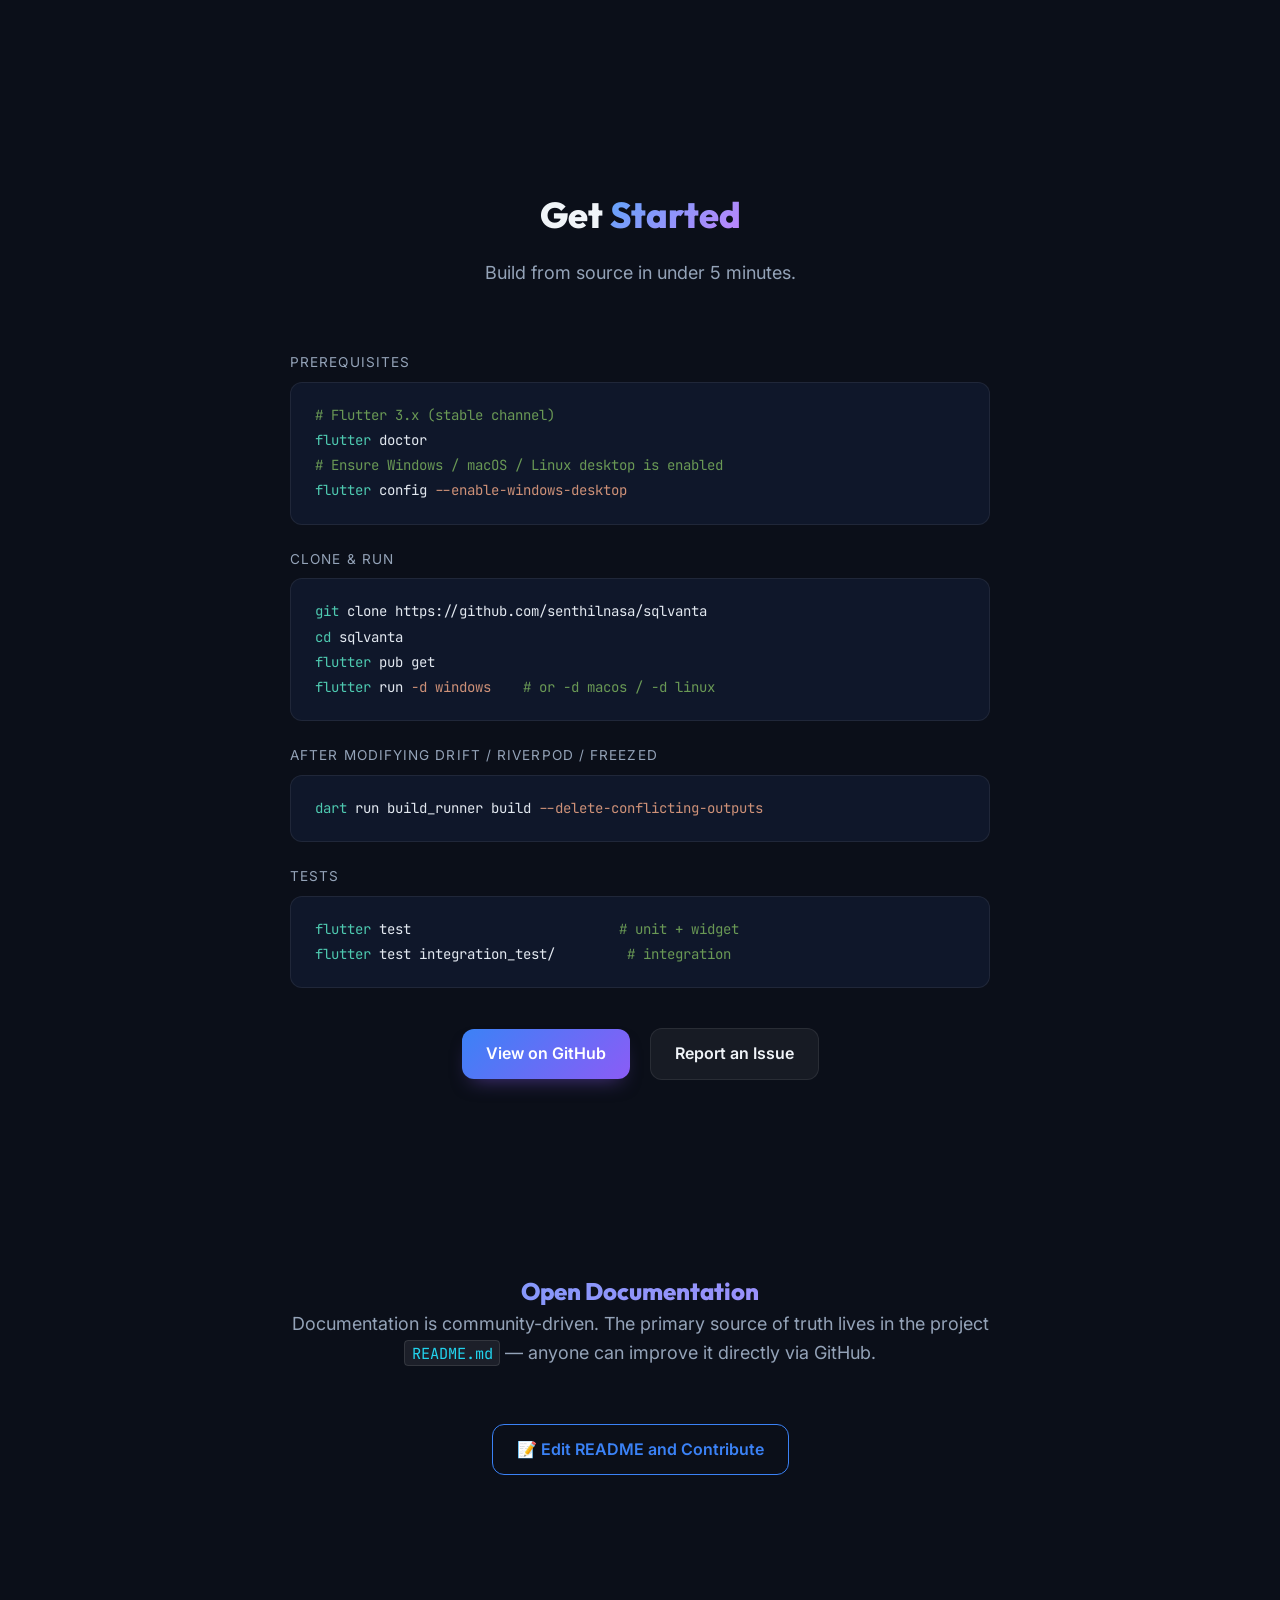
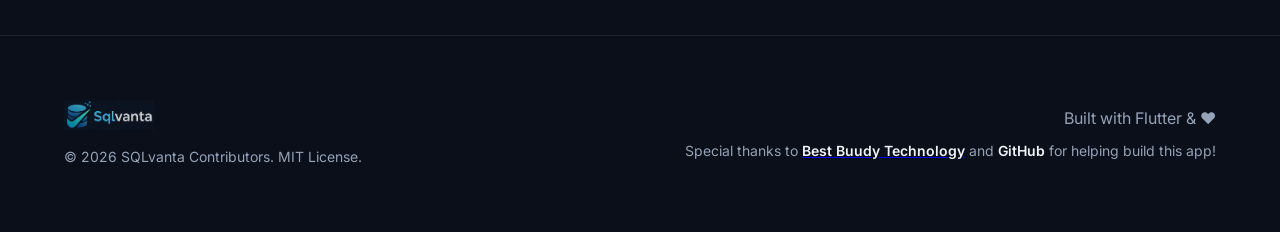
==== commit 9fca3cd5: "Updated the readme file" ====
--- a/docs/index.html
+++ b/docs/index.html
@@ -4,7 +4,26 @@
     <meta charset="UTF-8">
     <meta name="viewport" content="width=device-width, initial-scale=1.0">
     <title>SQLvanta — Open-Source MySQL Desktop Client</title>
-    <meta name="description" content="SQLvanta is a production-grade, open-source MySQL desktop client built with Flutter. Features SQL editor with autocomplete, schema designer, query builder, and more.">
+    <meta name="title" content="SQLvanta | Modern Open-Source Database Manager">
+    <meta name="description" content="SQLvanta is a production-grade, open-source MySQL desktop client built with Flutter. Features SQL editor with autocomplete, schema designer, query builder, and native performance.">
+    <meta name="keywords" content="MySQL client, Database Manager, Flutter desktop app, Open source SQL GUI, ER Diagram, Database admin, Cross-platform DB tool">
+    <meta name="author" content="Senthilnasa">
+    <link rel="canonical" href="https://sqlvanta.senthilnasa.me/">
+
+    <!-- Open Graph / Facebook -->
+    <meta property="og:type" content="website">
+    <meta property="og:url" content="https://sqlvanta.senthilnasa.me/">
+    <meta property="og:title" content="SQLvanta - The Ultimate Cross-Platform MySQL Client">
+    <meta property="og:description" content="Experience database administration reimagined. Advanced query building, visual schema exploration, and native performance on Mac, Windows, Linux, and Web.">
+    <meta property="og:image" content="https://sqlvanta.senthilnasa.me/icon/apple-touch-icon.png">
+
+    <!-- Twitter -->
+    <meta property="twitter:card" content="summary_large_image">
+    <meta property="twitter:url" content="https://sqlvanta.senthilnasa.me/">
+    <meta property="twitter:title" content="SQLvanta | Open-Source DB Manager">
+    <meta property="twitter:description" content="A blazing-fast, open-source MySQL client. Visual ERD schema design, advanced queries, and beautiful UI cross-platform.">
+    <meta property="twitter:image" content="https://sqlvanta.senthilnasa.me/icon/apple-touch-icon.png">
+
     <link rel="preconnect" href="https://fonts.googleapis.com">
     <link rel="preconnect" href="https://fonts.gstatic.com" crossorigin>
     <link href="https://fonts.googleapis.com/css2?family=Outfit:wght@300;400;600;800&family=Inter:wght@400;500;600&family=JetBrains+Mono:wght@400;600&display=swap" rel="stylesheet">
@@ -275,6 +294,33 @@
     <div class="blob blob-2"></div>
     <div class="grid-bg"></div>
 
+    <!-- Floating Dynamic Download Button -->
+    <div id="download-container" style="
+        position: fixed; 
+        bottom: 30px; 
+        right: 30px; 
+        z-index: 9999; 
+        display: none; /* Hidden until API load */
+      ">
+      <a id="download-btn" href="https://github.com/senthilnasa/sqlvanta/releases/latest" style="
+          background-color: var(--brand-primary, #1565C0);
+          color: white;
+          text-decoration: none;
+          padding: 14px 24px;
+          border-radius: 50px;
+          font-weight: 600;
+          font-size: 15px;
+          box-shadow: 0 8px 30px rgba(0,0,0,0.4);
+          display: flex;
+          align-items: center;
+          gap: 12px;
+          transition: transform 0.2s, background-color 0.2s, box-shadow 0.2s;
+        " onmouseover="this.style.transform='translateY(-3px)'; this.style.boxShadow='0 12px 40px rgba(0,0,0,0.5)'" onmouseout="this.style.transform='translateY(0)'; this.style.boxShadow='0 8px 30px rgba(0,0,0,0.4)'">
+        <svg width="20" height="20" viewBox="0 0 24 24" fill="none" stroke="currentColor" stroke-width="2" stroke-linecap="round" stroke-linejoin="round"><path d="M21 15v4a2 2 0 0 1-2 2H5a2 2 0 0 1-2-2v-4"></path><polyline points="7 10 12 15 17 10"></polyline><line x1="12" y1="15" x2="12" y2="3"></line></svg>
+        <span id="download-text">Download App</span>
+      </a>
+    </div>
+
     <!-- ── Navigation ──────────────────────────────────────────────── -->
     <header class="glass-header">
         <div class="container nav-container">
@@ -727,6 +773,43 @@
             });
         }, { threshold: 0.4 });
         sections.forEach(s => observer.observe(s));
+
+        // GitHub API magic to fetch latest version and OS-specific URL
+        function setupDownloadButton() {
+            const btn = document.getElementById('download-btn');
+            const text = document.getElementById('download-text');
+            const container = document.getElementById('download-container');
+            const repoPath = 'senthilnasa/sqlvanta'; 
+            
+            const userAgent = navigator.userAgent.toLowerCase();
+            let platformExt = '.zip'; 
+            let platformName = 'Desktop';
+            
+            if (userAgent.includes('win')) { platformExt = '-windows.zip'; platformName = 'Windows'; }
+            else if (userAgent.includes('mac')) { platformExt = '-macos.zip'; platformName = 'macOS'; }
+            else if (userAgent.includes('linux')) { platformExt = '-linux.tar.gz'; platformName = 'Linux'; }
+            else if (userAgent.includes('android')) { platformExt = '-android.apk'; platformName = 'Android'; }
+
+            fetch(`https://api.github.com/repos/${repoPath}/releases/latest`)
+              .then(res => res.json())
+              .then(data => {
+                if (data && data.tag_name) {
+                  const version = data.tag_name;
+                  text.innerHTML = `Download for ${platformName} <span style="opacity:0.8; font-size: 13px; margin-left:4px;">(${version})</span>`;
+                  
+                  const asset = data.assets.find(a => a.name.endsWith(platformExt));
+                  if (asset && asset.browser_download_url) {
+                    btn.href = asset.browser_download_url;
+                  }
+                  container.style.display = 'block';
+                }
+              })
+              .catch(err => {
+                console.log('GitHub API error:', err);
+                container.style.display = 'block';
+              });
+        }
+        setupDownloadButton();
     </script>
 </body>
 </html>
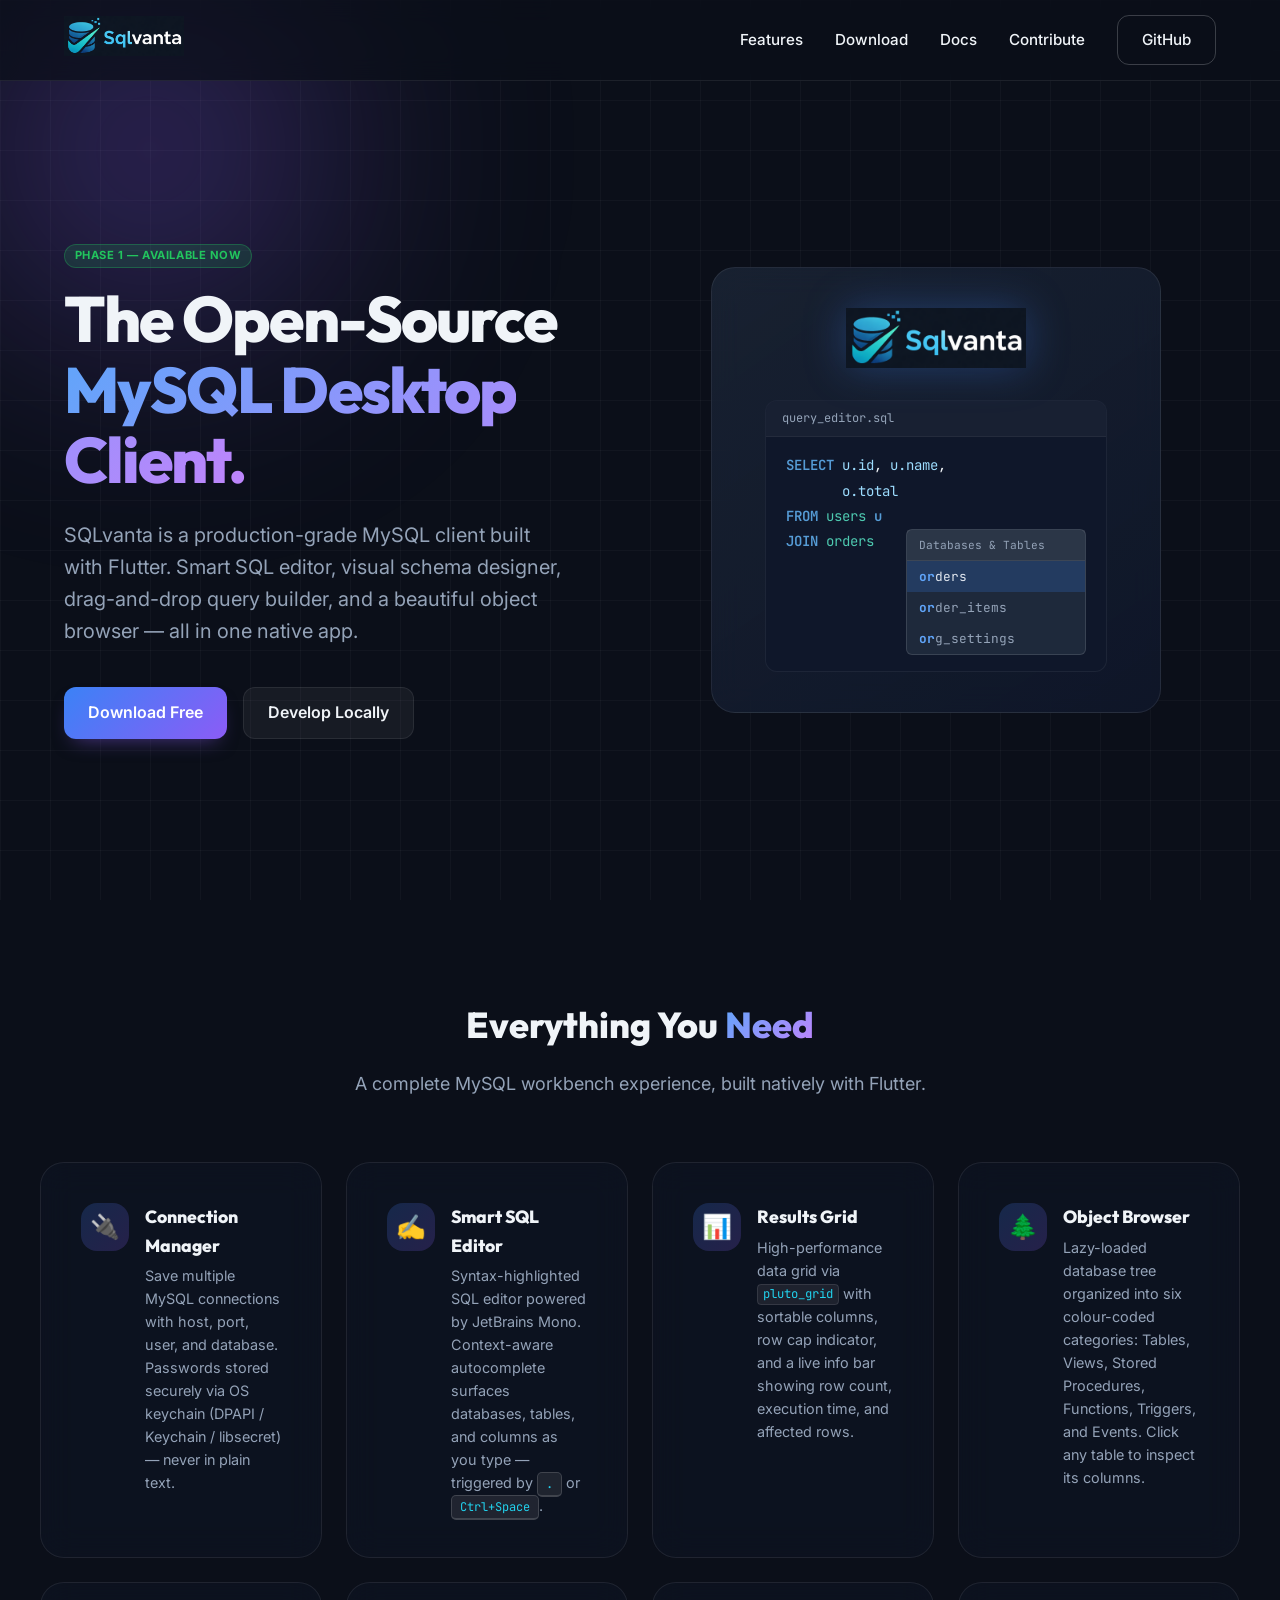
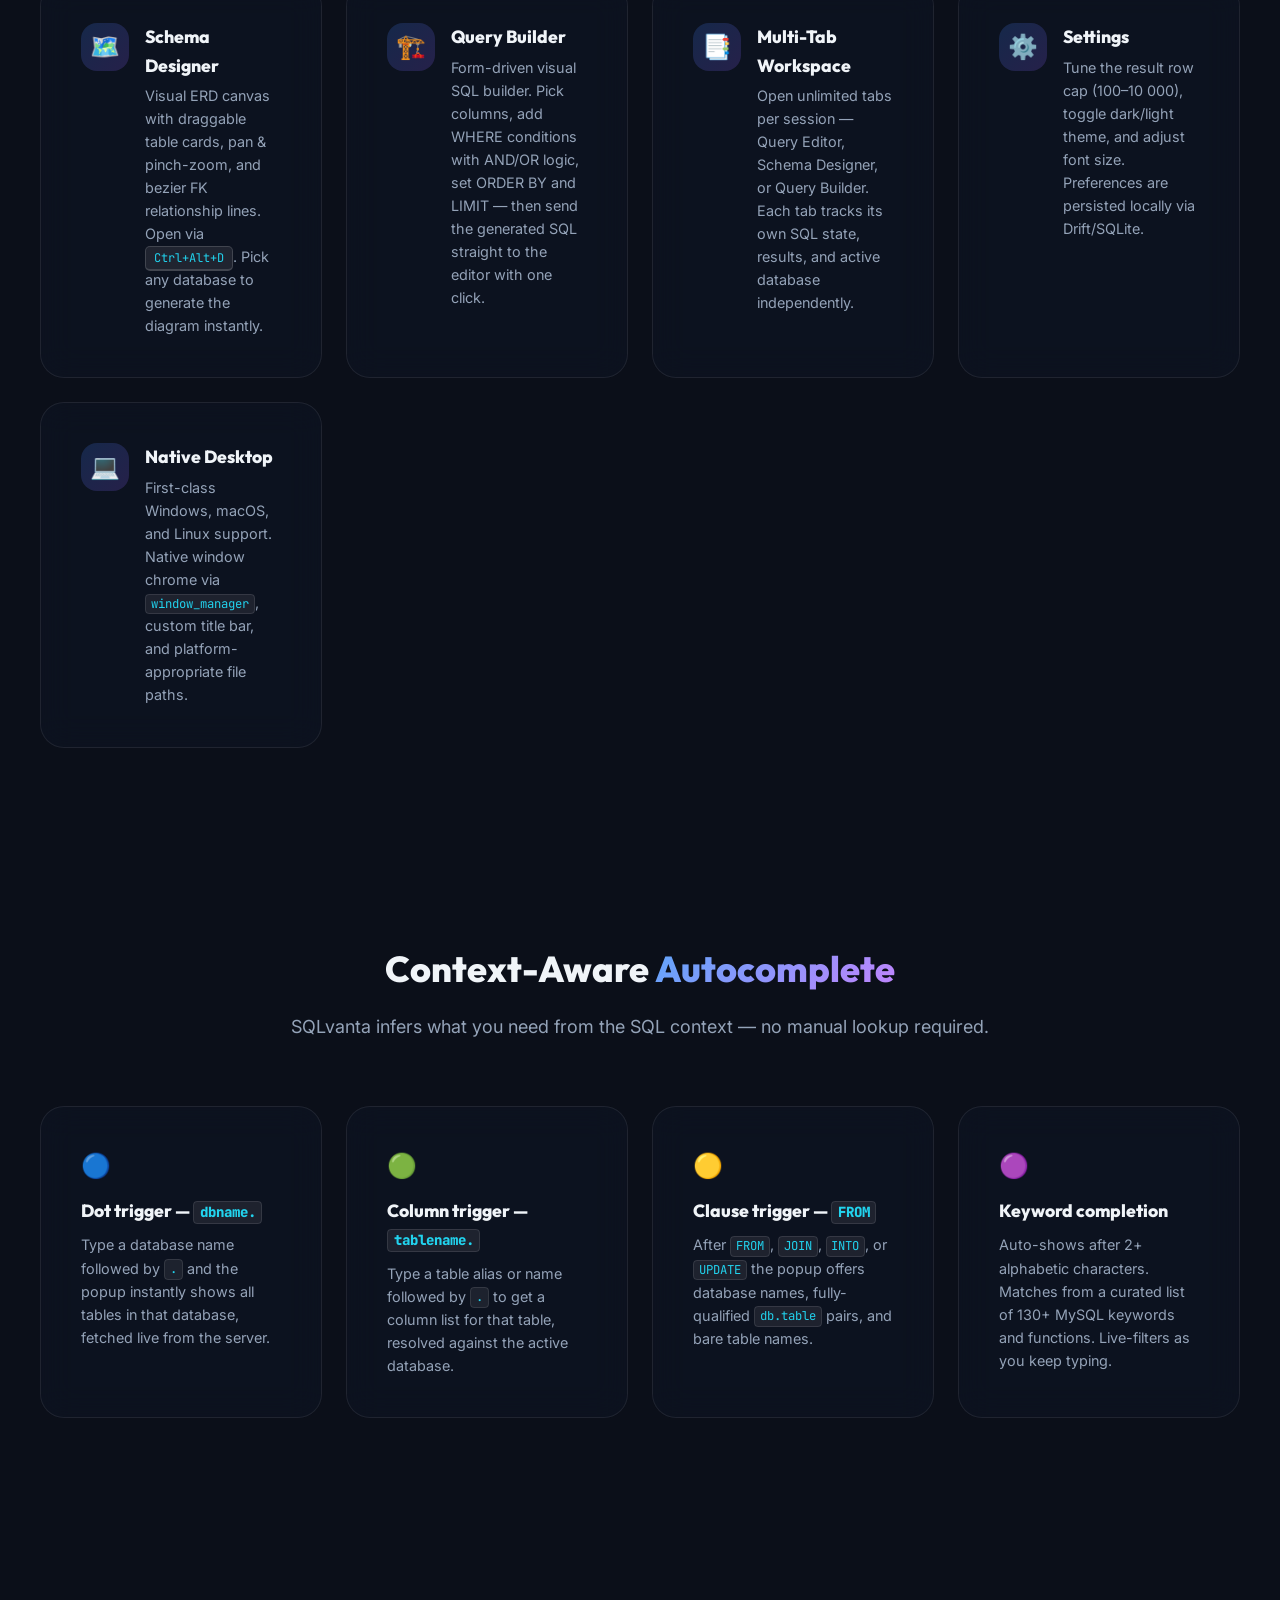
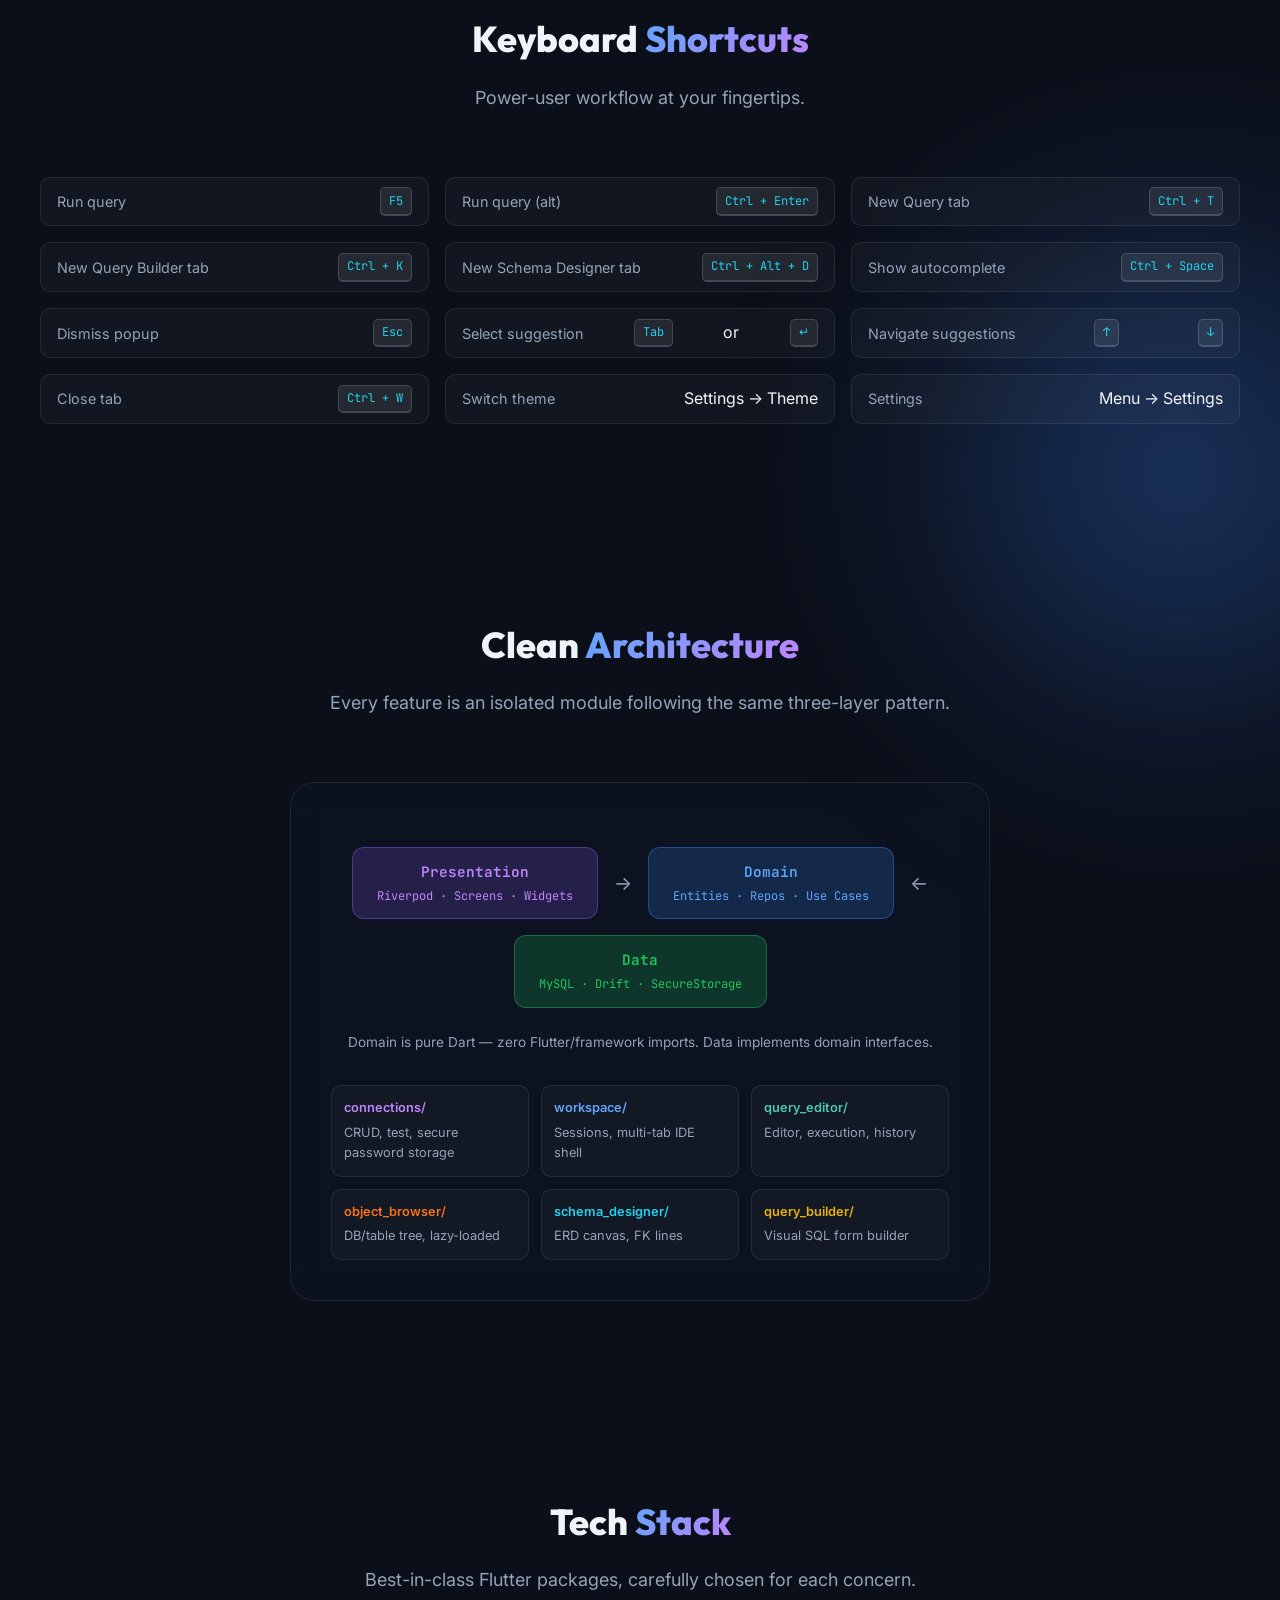
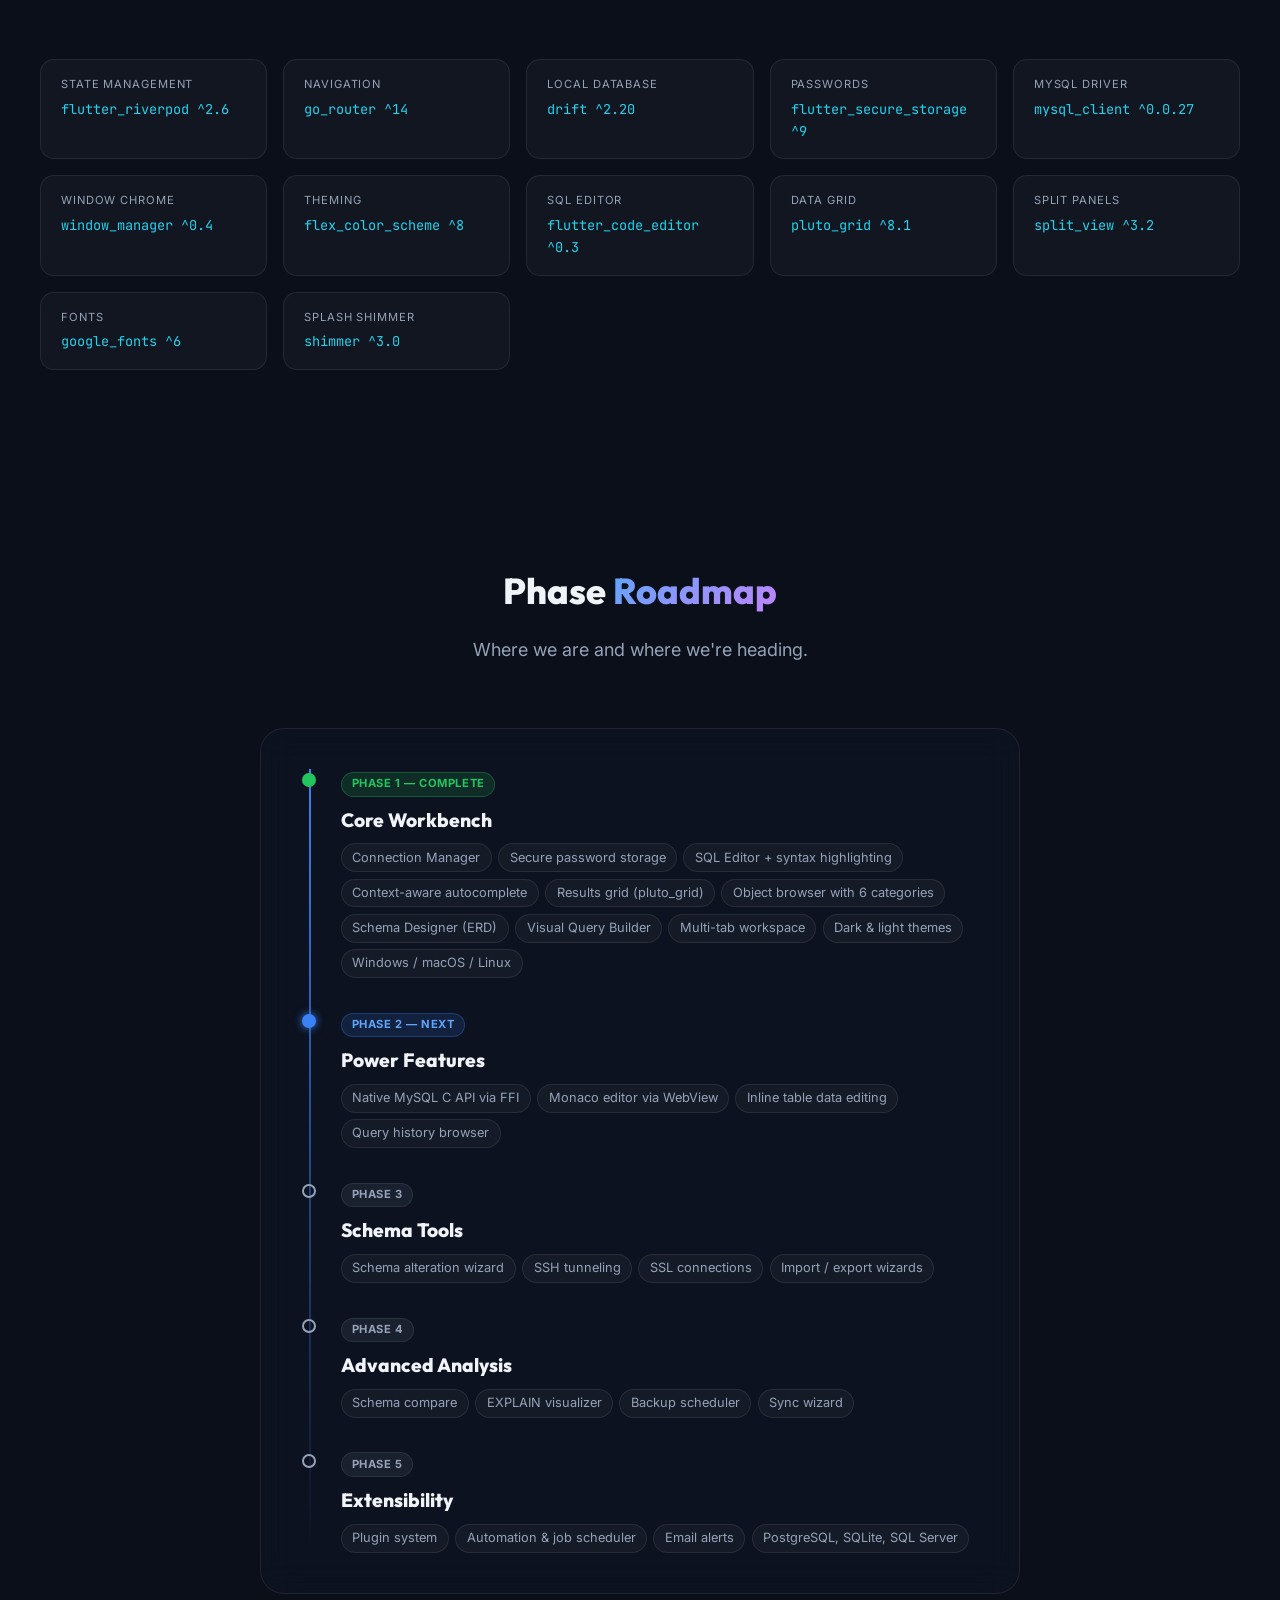
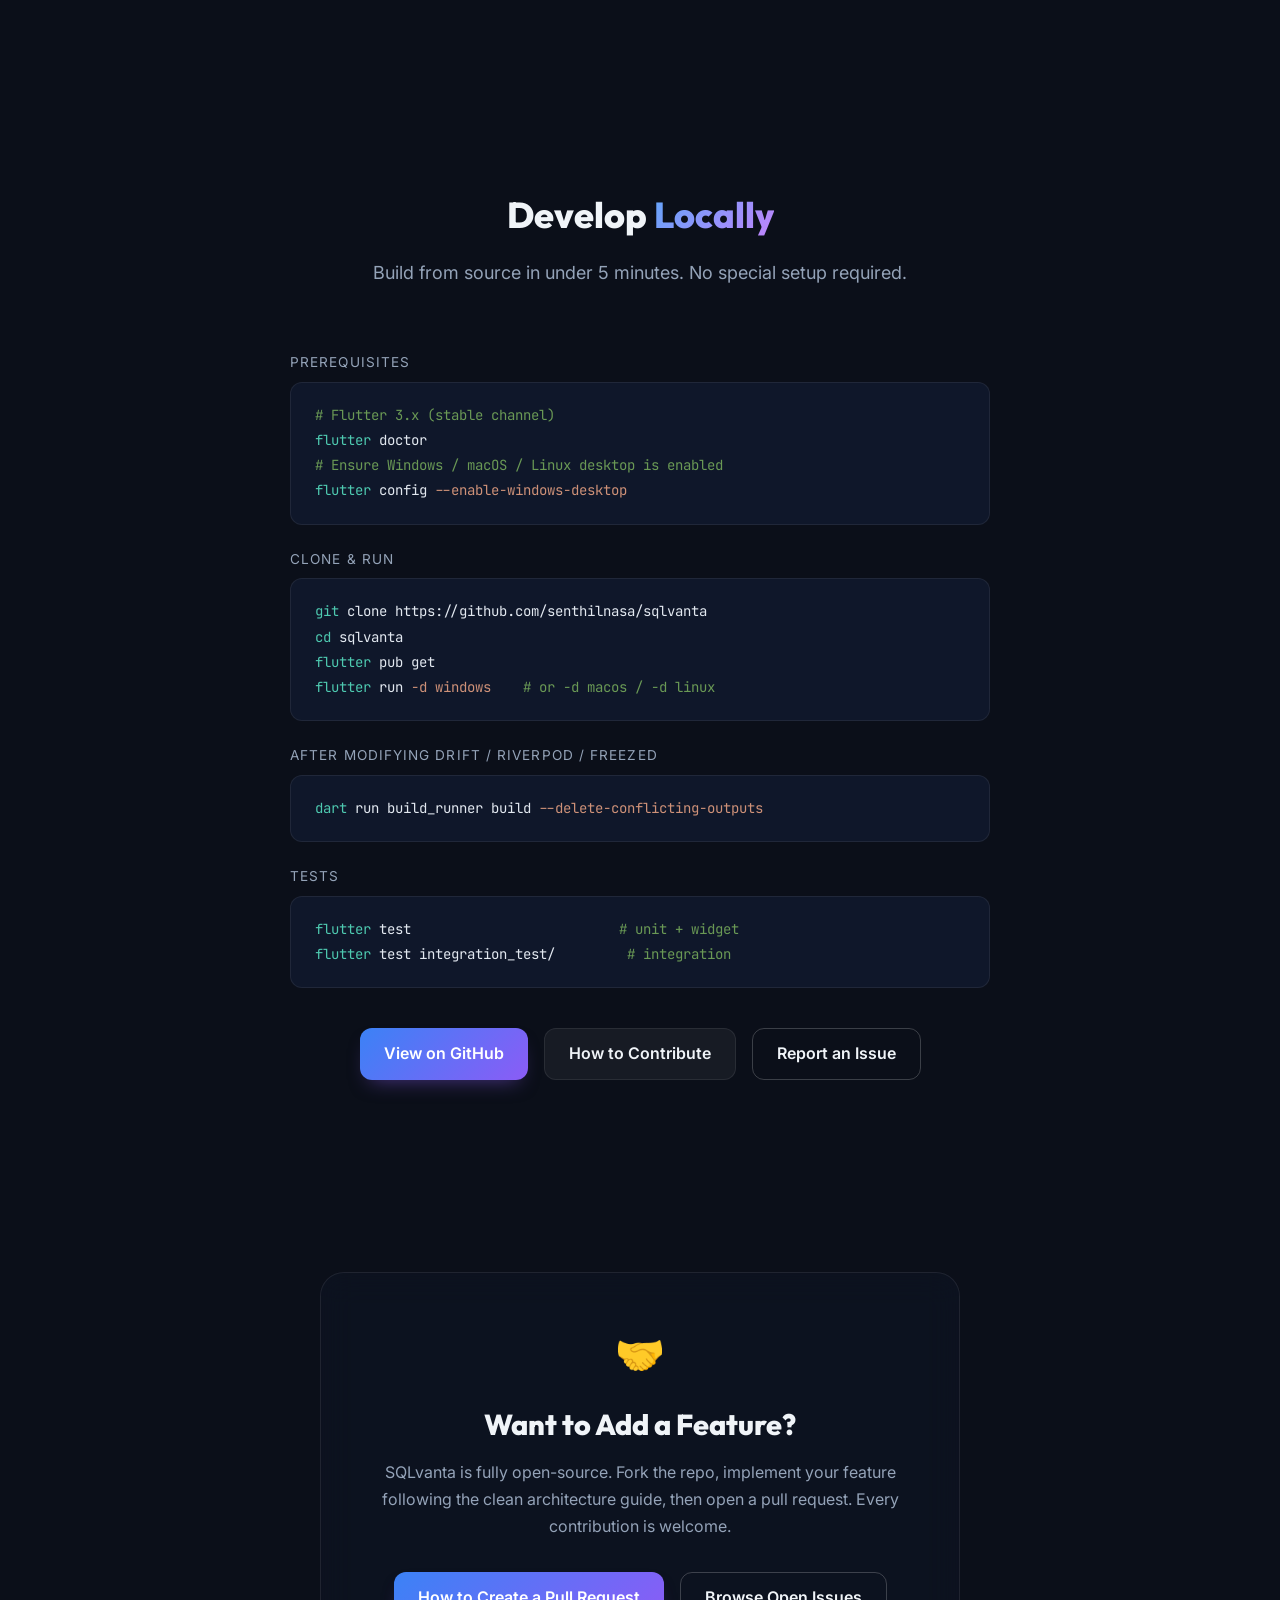
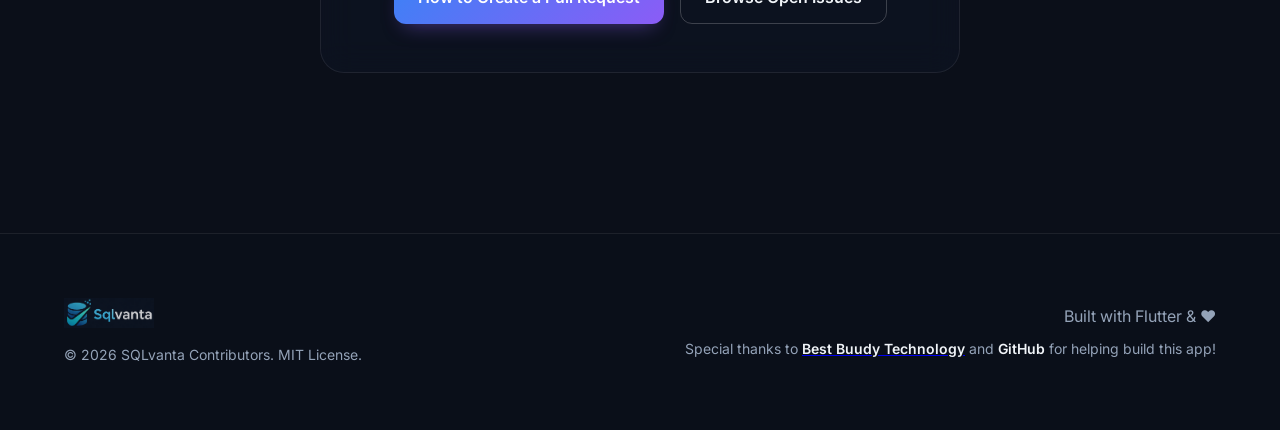
==== commit 89f243e5: "feat: add Schema Alter Dialog for modifying database tables - Implemented SchemaAlterDialog to allow" ====
--- a/docs/index.html
+++ b/docs/index.html
@@ -294,47 +294,19 @@
     <div class="blob blob-2"></div>
     <div class="grid-bg"></div>
 
-    <!-- Floating Dynamic Download Button -->
-    <div id="download-container" style="
-        position: fixed; 
-        bottom: 30px; 
-        right: 30px; 
-        z-index: 9999; 
-        display: none; /* Hidden until API load */
-      ">
-      <a id="download-btn" href="https://github.com/senthilnasa/sqlvanta/releases/latest" style="
-          background-color: var(--brand-primary, #1565C0);
-          color: white;
-          text-decoration: none;
-          padding: 14px 24px;
-          border-radius: 50px;
-          font-weight: 600;
-          font-size: 15px;
-          box-shadow: 0 8px 30px rgba(0,0,0,0.4);
-          display: flex;
-          align-items: center;
-          gap: 12px;
-          transition: transform 0.2s, background-color 0.2s, box-shadow 0.2s;
-        " onmouseover="this.style.transform='translateY(-3px)'; this.style.boxShadow='0 12px 40px rgba(0,0,0,0.5)'" onmouseout="this.style.transform='translateY(0)'; this.style.boxShadow='0 8px 30px rgba(0,0,0,0.4)'">
-        <svg width="20" height="20" viewBox="0 0 24 24" fill="none" stroke="currentColor" stroke-width="2" stroke-linecap="round" stroke-linejoin="round"><path d="M21 15v4a2 2 0 0 1-2 2H5a2 2 0 0 1-2-2v-4"></path><polyline points="7 10 12 15 17 10"></polyline><line x1="12" y1="15" x2="12" y2="3"></line></svg>
-        <span id="download-text">Download App</span>
-      </a>
-    </div>
-
     <!-- ── Navigation ──────────────────────────────────────────────── -->
     <header class="glass-header">
         <div class="container nav-container">
-            <a href="#" class="logo-link">
+            <a href="index.html" class="logo-link">
                 <img src="assets/logo.png" alt="SQLvanta" class="nav-logo">
             </a>
             <nav>
                 <ul class="nav-links">
-                    <li><a href="#features">Features</a></li>
-                    <li><a href="#shortcuts">Shortcuts</a></li>
-                    <li><a href="#architecture">Architecture</a></li>
-                    <li><a href="#roadmap">Roadmap</a></li>
-                    <li><a href="#install">Install</a></li>
-                    <li><a href="https://github.com/senthilnasa/sqlvanta" class="btn btn-outline" target="_blank">GitHub</a></li>
+                    <li><a href="features.html">Features</a></li>
+                    <li><a href="download.html">Download</a></li>
+                    <li><a href="docs.html">Docs</a></li>
+                    <li><a href="contribute.html">Contribute</a></li>
+                    <li><a href="https://github.com/senthilnasa/sqlvanta" class="btn btn-outline" target="_blank" rel="noopener">GitHub</a></li>
                 </ul>
             </nav>
         </div>
@@ -355,8 +327,8 @@
                     and a beautiful object browser — all in one native app.
                 </p>
                 <div class="hero-cta">
-                    <a href="https://github.com/senthilnasa/sqlvanta" target="_blank" class="btn btn-primary">Star on GitHub</a>
-                    <a href="#install" class="btn btn-secondary">Get Started</a>
+                    <a href="download.html" class="btn btn-primary">Download Free</a>
+                    <a href="#install" class="btn btn-secondary">Develop Locally</a>
                 </div>
             </div>
             <div class="hero-visual">
@@ -668,11 +640,11 @@
             </div>
         </section>
 
-        <!-- ── Install / Get Started ──────────────────────────────────── -->
+        <!-- ── Develop Locally ───────────────────────────────────────── -->
         <section id="install" class="section container">
             <div class="section-heading">
-                <h2>Get <span class="gradient-text">Started</span></h2>
-                <p>Build from source in under 5 minutes.</p>
+                <h2>Develop <span class="gradient-text">Locally</span></h2>
+                <p>Build from source in under 5 minutes. No special setup required.</p>
             </div>
 
             <div style="max-width:700px;margin:0 auto;display:flex;flex-direction:column;gap:1.5rem;">
@@ -712,23 +684,27 @@
                     </div>
                 </div>
 
-                <div style="text-align:center;padding-top:1rem;">
-                    <a href="https://github.com/senthilnasa/sqlvanta" target="_blank" class="btn btn-primary" style="margin-right:1rem;">View on GitHub</a>
-                    <a href="https://github.com/senthilnasa/sqlvanta/issues" target="_blank" class="btn btn-secondary">Report an Issue</a>
-                </div>
-            </div>
-        </section>
-
-        <!-- ── Community Docs ─────────────────────────────────────────── -->
+                <div style="text-align:center;padding-top:1rem;display:flex;gap:1rem;flex-wrap:wrap;justify-content:center;">
+                    <a href="https://github.com/senthilnasa/sqlvanta" target="_blank" class="btn btn-primary" rel="noopener">View on GitHub</a>
+                    <a href="contribute.html" class="btn btn-secondary">How to Contribute</a>
+                    <a href="https://github.com/senthilnasa/sqlvanta/issues" target="_blank" class="btn btn-outline" rel="noopener">Report an Issue</a>
+                </div>
+            </div>
+        </section>
+
+        <!-- ── Contribute CTA ────────────────────────────────────────── -->
         <section class="section container text-center">
-            <h2 class="gradient-text">Open Documentation</h2>
-            <p class="doc-text">
-                Documentation is community-driven. The primary source of truth lives in the project
-                <code>README.md</code> — anyone can improve it directly via GitHub.
-            </p>
-            <a href="https://github.com/senthilnasa/sqlvanta/edit/main/README.md" target="_blank" class="btn btn-outline edit-btn">
-                📝 Edit README and Contribute
-            </a>
+            <div class="glass-card" style="max-width:640px;margin:0 auto;padding:3rem 2.5rem;">
+                <div style="font-size:2.5rem;margin-bottom:1rem;">🤝</div>
+                <h2 style="font-size:1.8rem;margin-bottom:0.75rem;">Want to Add a Feature?</h2>
+                <p style="color:var(--text-secondary);margin-bottom:2rem;line-height:1.7;">
+                    SQLvanta is fully open-source. Fork the repo, implement your feature following the clean architecture guide, then open a pull request. Every contribution is welcome.
+                </p>
+                <div style="display:flex;gap:1rem;flex-wrap:wrap;justify-content:center;">
+                    <a href="contribute.html" class="btn btn-primary">How to Create a Pull Request</a>
+                    <a href="https://github.com/senthilnasa/sqlvanta/issues" target="_blank" class="btn btn-outline" rel="noopener">Browse Open Issues</a>
+                </div>
+            </div>
         </section>
 
     </main>
@@ -750,7 +726,7 @@
     </footer>
 
     <script>
-        // Smooth scroll for anchor links
+        // Smooth scroll for in-page anchor links
         document.querySelectorAll('a[href^="#"]').forEach(anchor => {
             anchor.addEventListener('click', function (e) {
                 const target = document.querySelector(this.getAttribute('href'));
@@ -759,57 +735,6 @@
                 target.scrollIntoView({ behavior: 'smooth' });
             });
         });
-
-        // Highlight active nav link on scroll
-        const sections = document.querySelectorAll('section[id]');
-        const navLinks = document.querySelectorAll('.nav-links a[href^="#"]');
-        const observer = new IntersectionObserver(entries => {
-            entries.forEach(entry => {
-                if (entry.isIntersecting) {
-                    navLinks.forEach(l => l.classList.remove('active'));
-                    const link = document.querySelector(`.nav-links a[href="#${entry.target.id}"]`);
-                    if (link) link.classList.add('active');
-                }
-            });
-        }, { threshold: 0.4 });
-        sections.forEach(s => observer.observe(s));
-
-        // GitHub API magic to fetch latest version and OS-specific URL
-        function setupDownloadButton() {
-            const btn = document.getElementById('download-btn');
-            const text = document.getElementById('download-text');
-            const container = document.getElementById('download-container');
-            const repoPath = 'senthilnasa/sqlvanta'; 
-            
-            const userAgent = navigator.userAgent.toLowerCase();
-            let platformExt = '.zip'; 
-            let platformName = 'Desktop';
-            
-            if (userAgent.includes('win')) { platformExt = '-windows.zip'; platformName = 'Windows'; }
-            else if (userAgent.includes('mac')) { platformExt = '-macos.zip'; platformName = 'macOS'; }
-            else if (userAgent.includes('linux')) { platformExt = '-linux.tar.gz'; platformName = 'Linux'; }
-            else if (userAgent.includes('android')) { platformExt = '-android.apk'; platformName = 'Android'; }
-
-            fetch(`https://api.github.com/repos/${repoPath}/releases/latest`)
-              .then(res => res.json())
-              .then(data => {
-                if (data && data.tag_name) {
-                  const version = data.tag_name;
-                  text.innerHTML = `Download for ${platformName} <span style="opacity:0.8; font-size: 13px; margin-left:4px;">(${version})</span>`;
-                  
-                  const asset = data.assets.find(a => a.name.endsWith(platformExt));
-                  if (asset && asset.browser_download_url) {
-                    btn.href = asset.browser_download_url;
-                  }
-                  container.style.display = 'block';
-                }
-              })
-              .catch(err => {
-                console.log('GitHub API error:', err);
-                container.style.display = 'block';
-              });
-        }
-        setupDownloadButton();
     </script>
 </body>
 </html>
--- a/docs/styles.css
+++ b/docs/styles.css
@@ -144,7 +144,8 @@
     transition: color 0.2s ease;
 }
 
-.nav-links a:hover {
+.nav-links a:hover,
+.nav-links a.active {
     color: var(--brand-primary);
 }
 
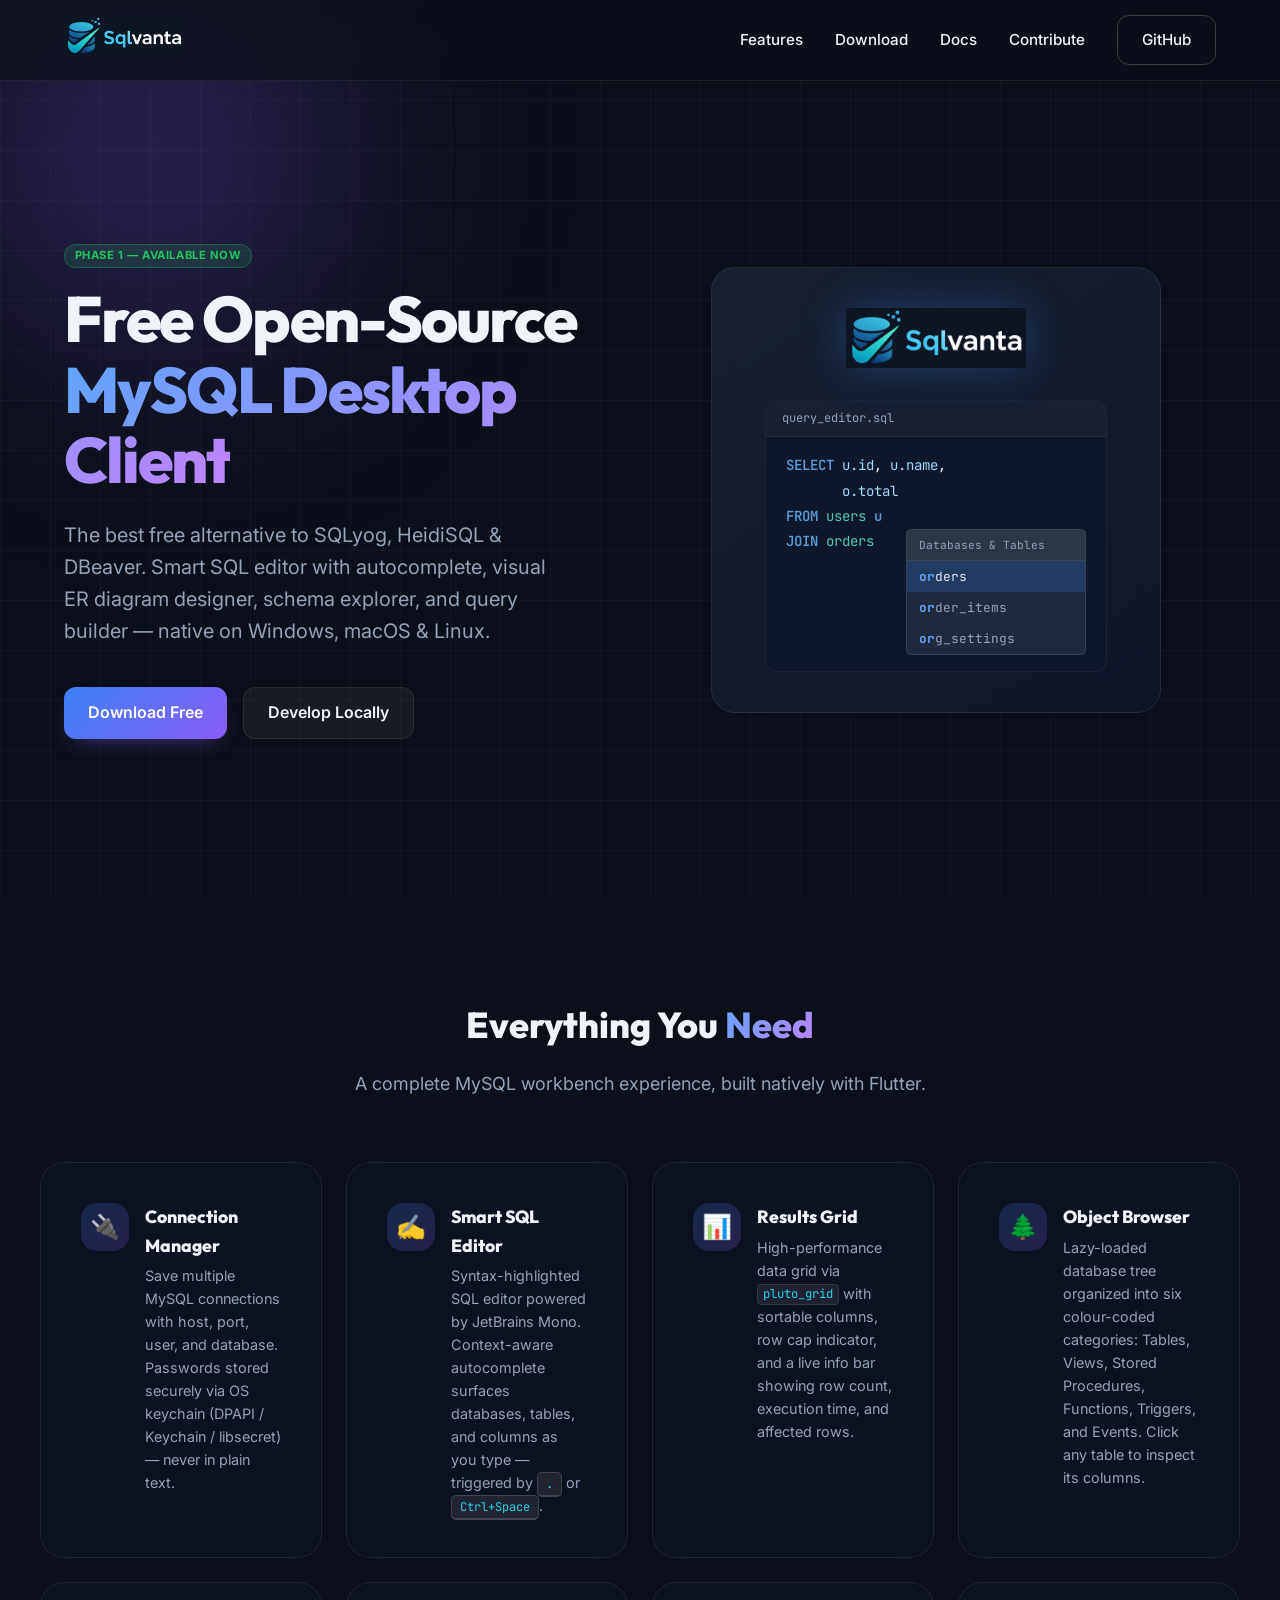
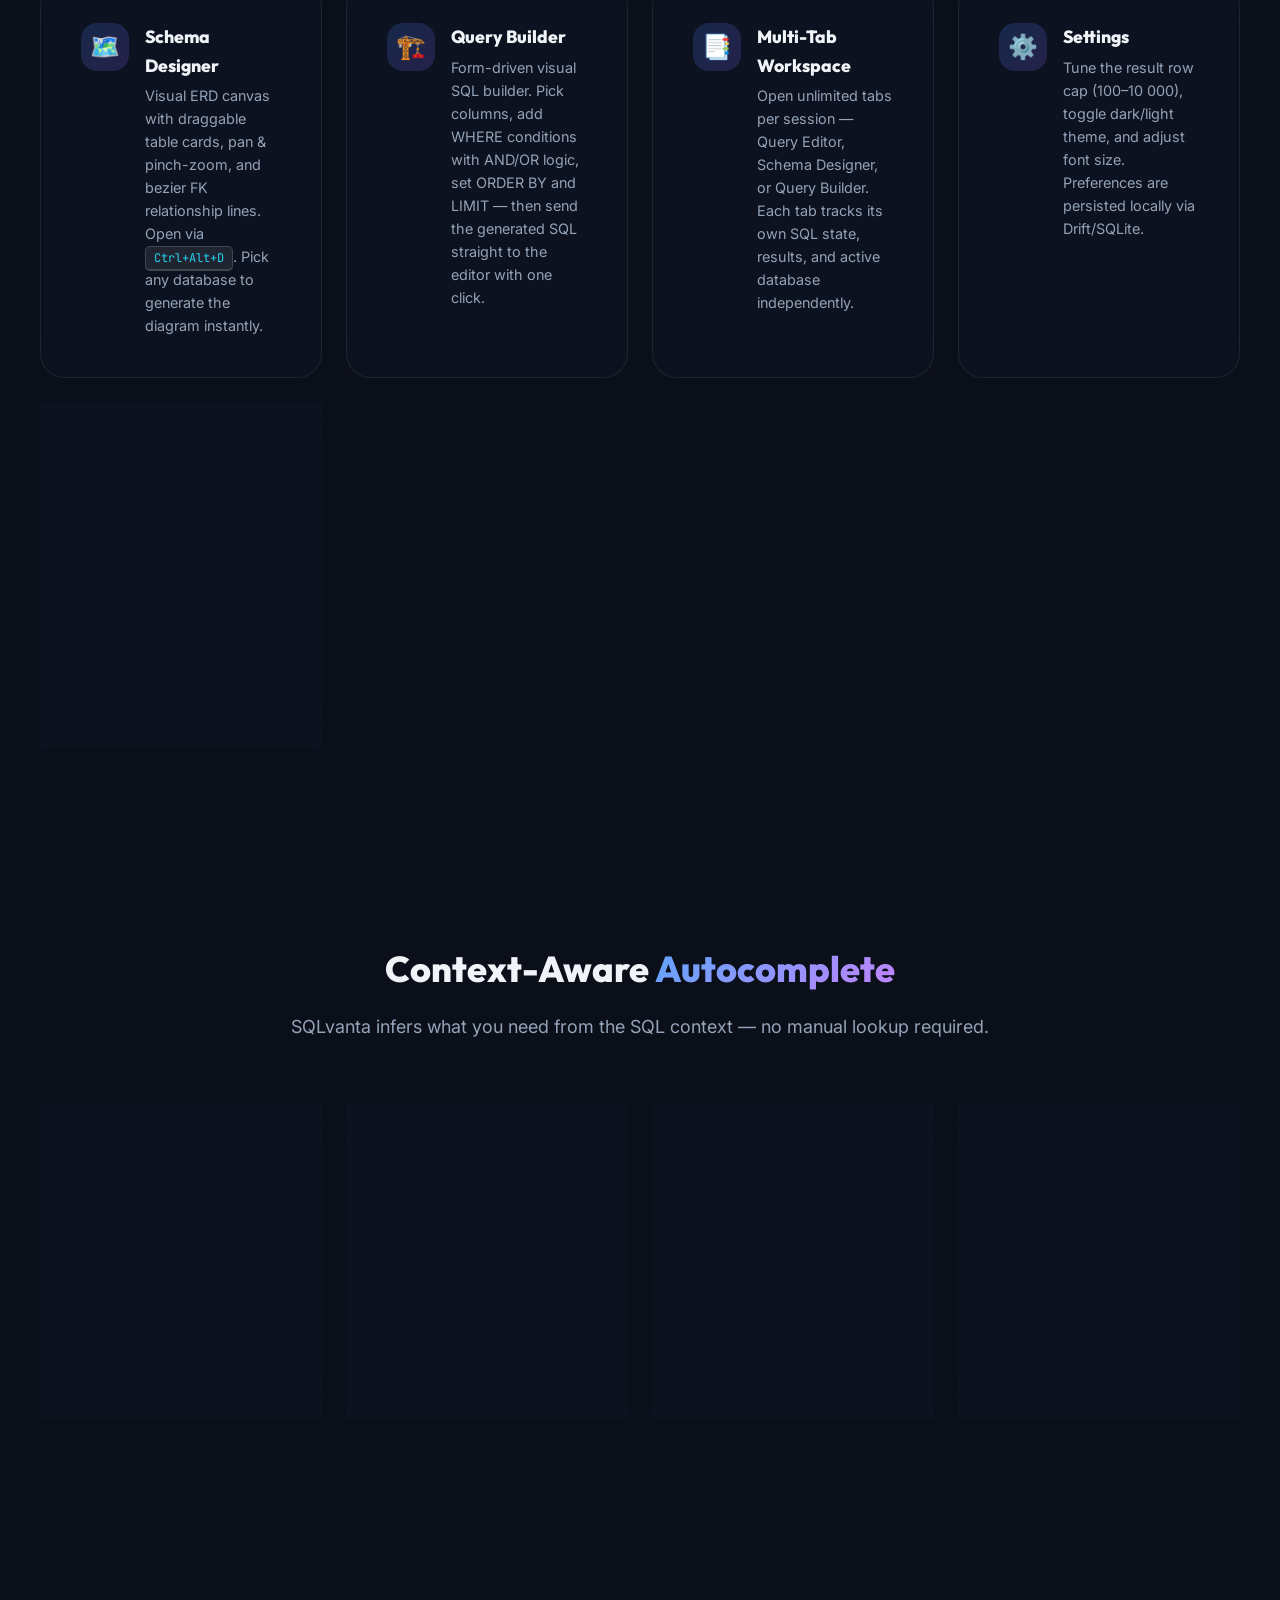
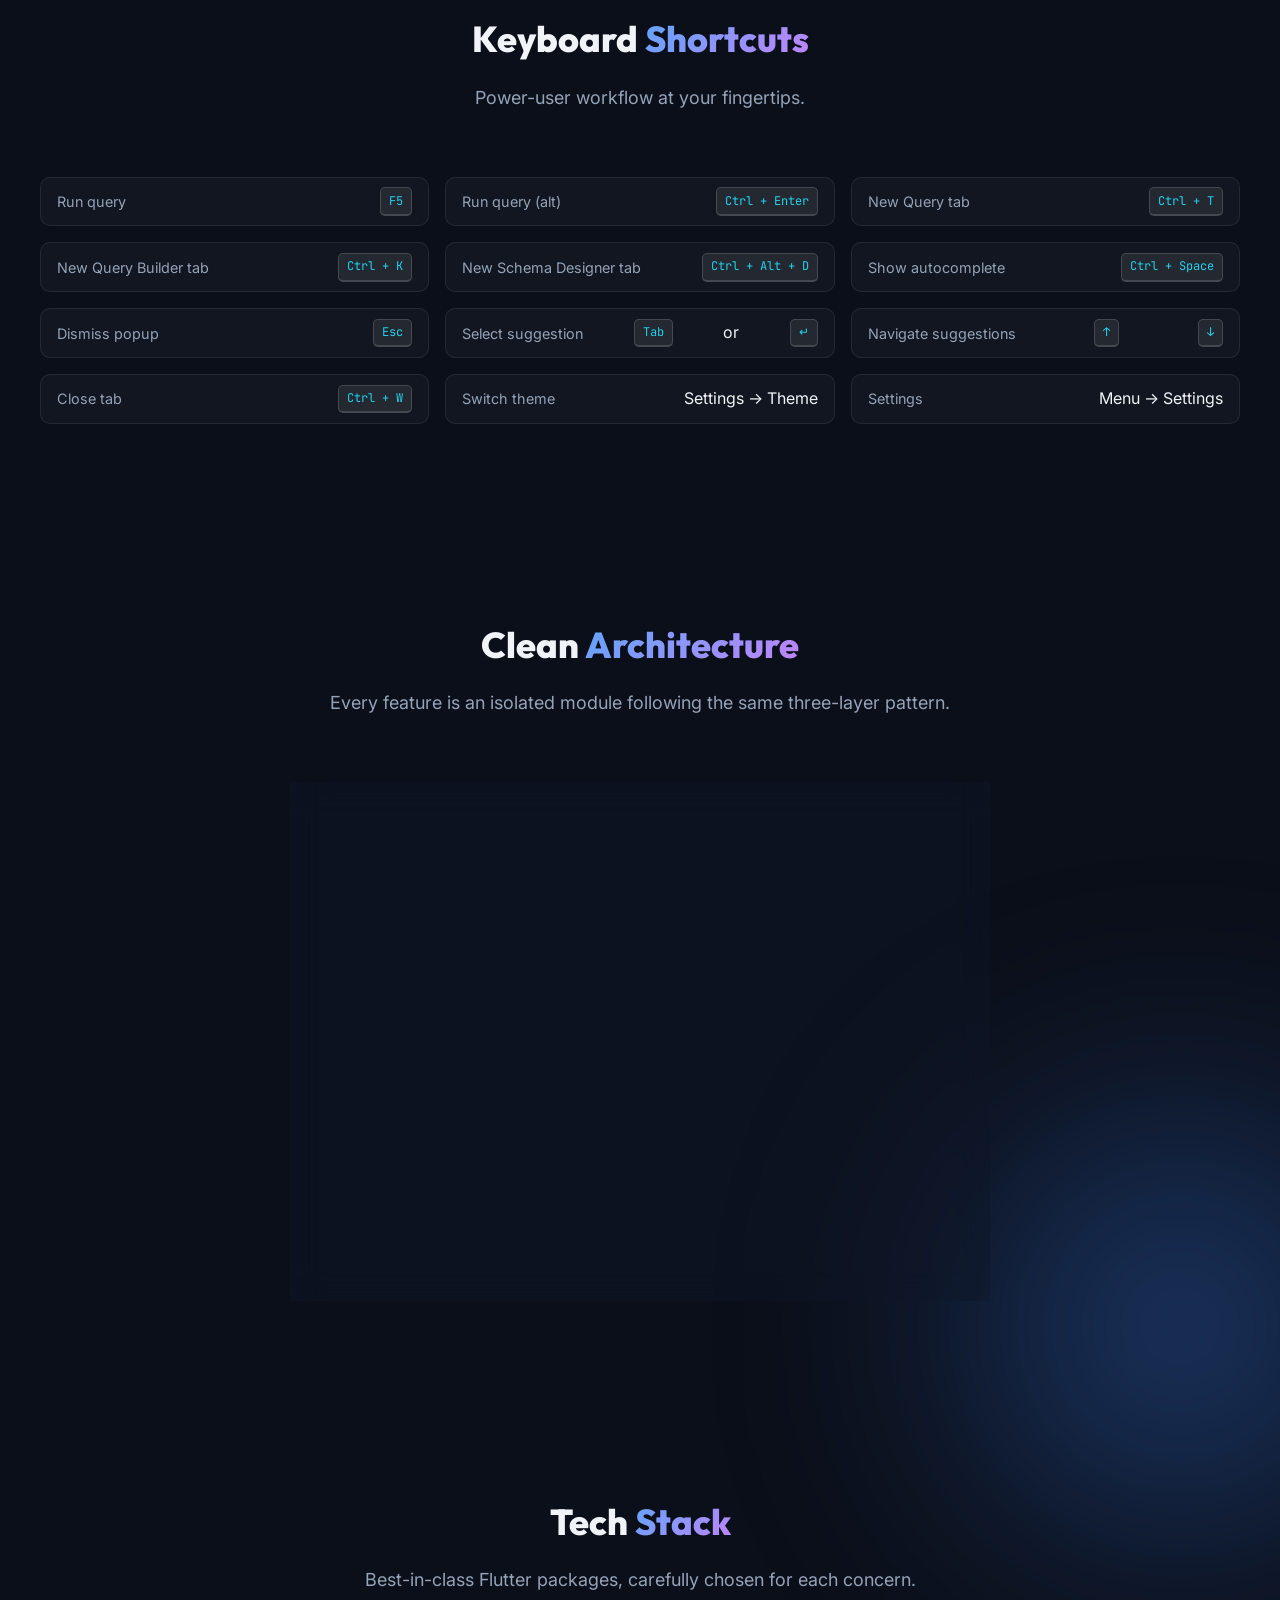
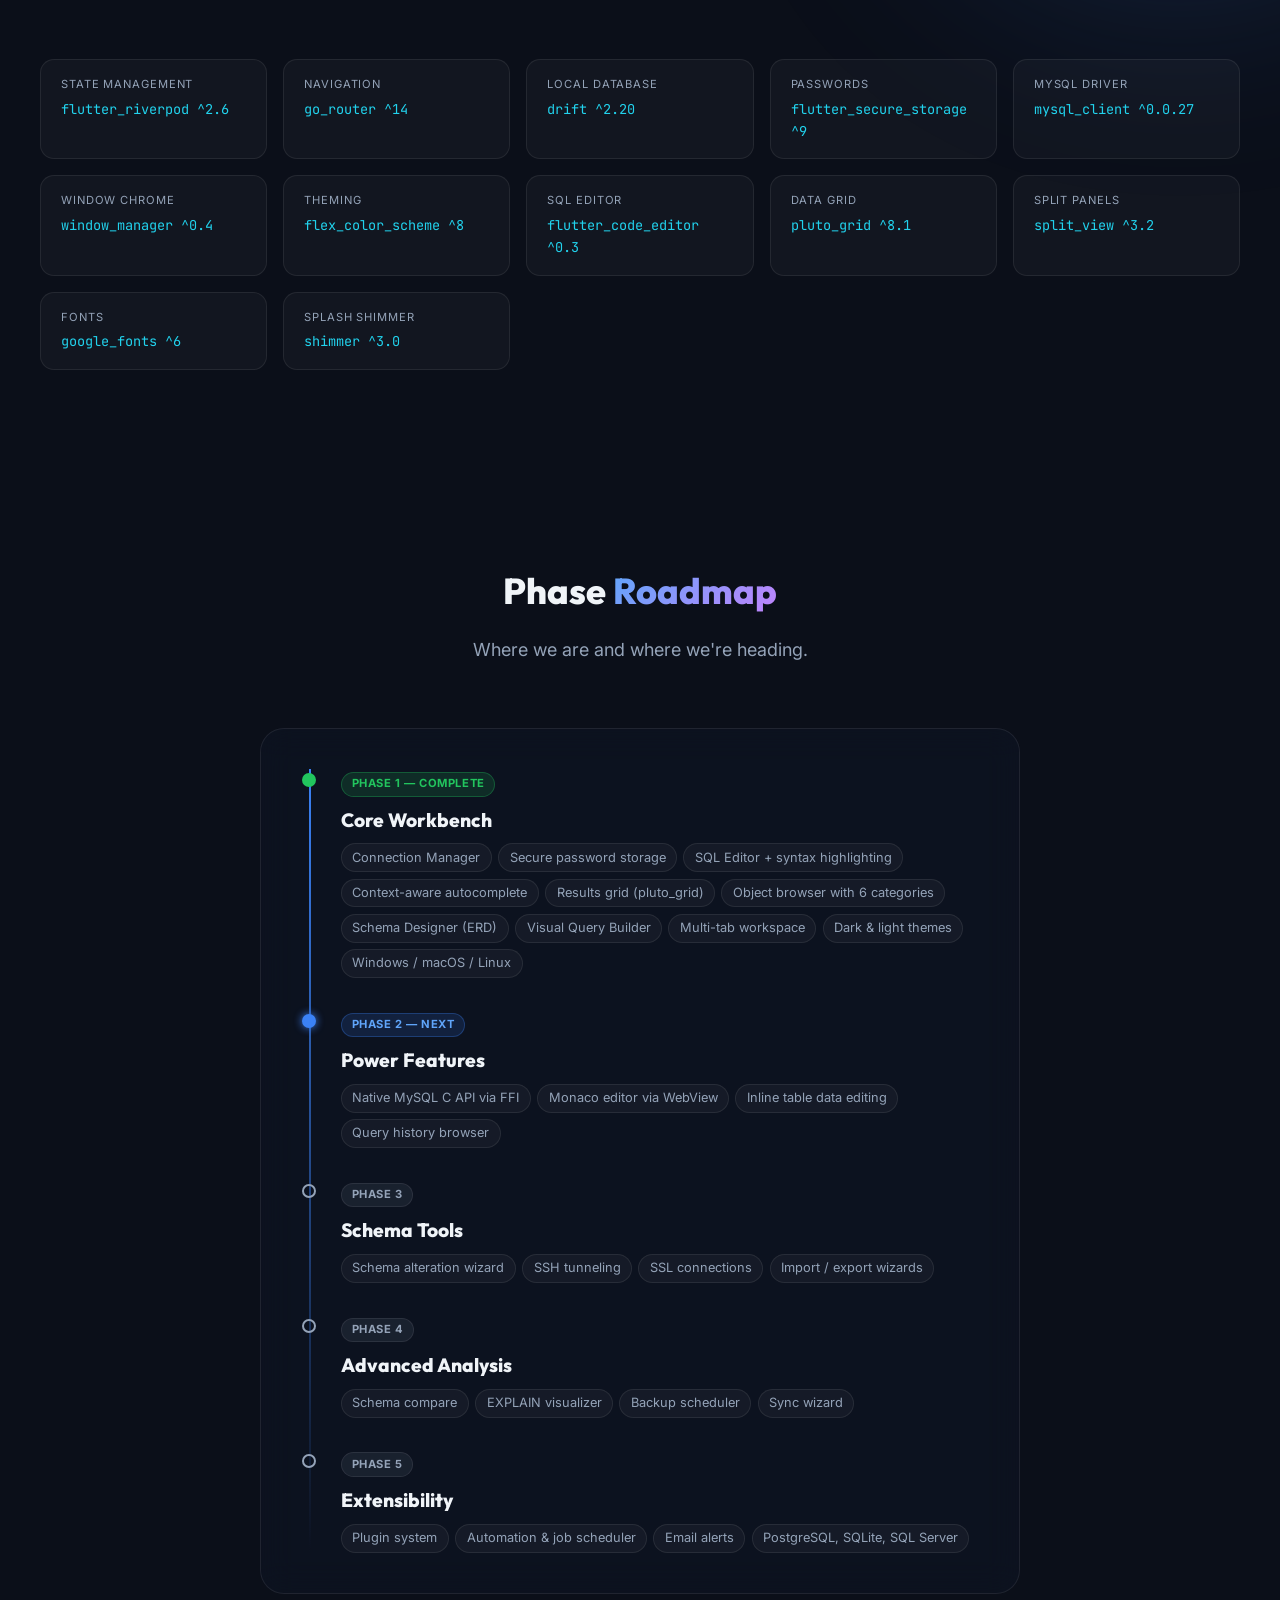
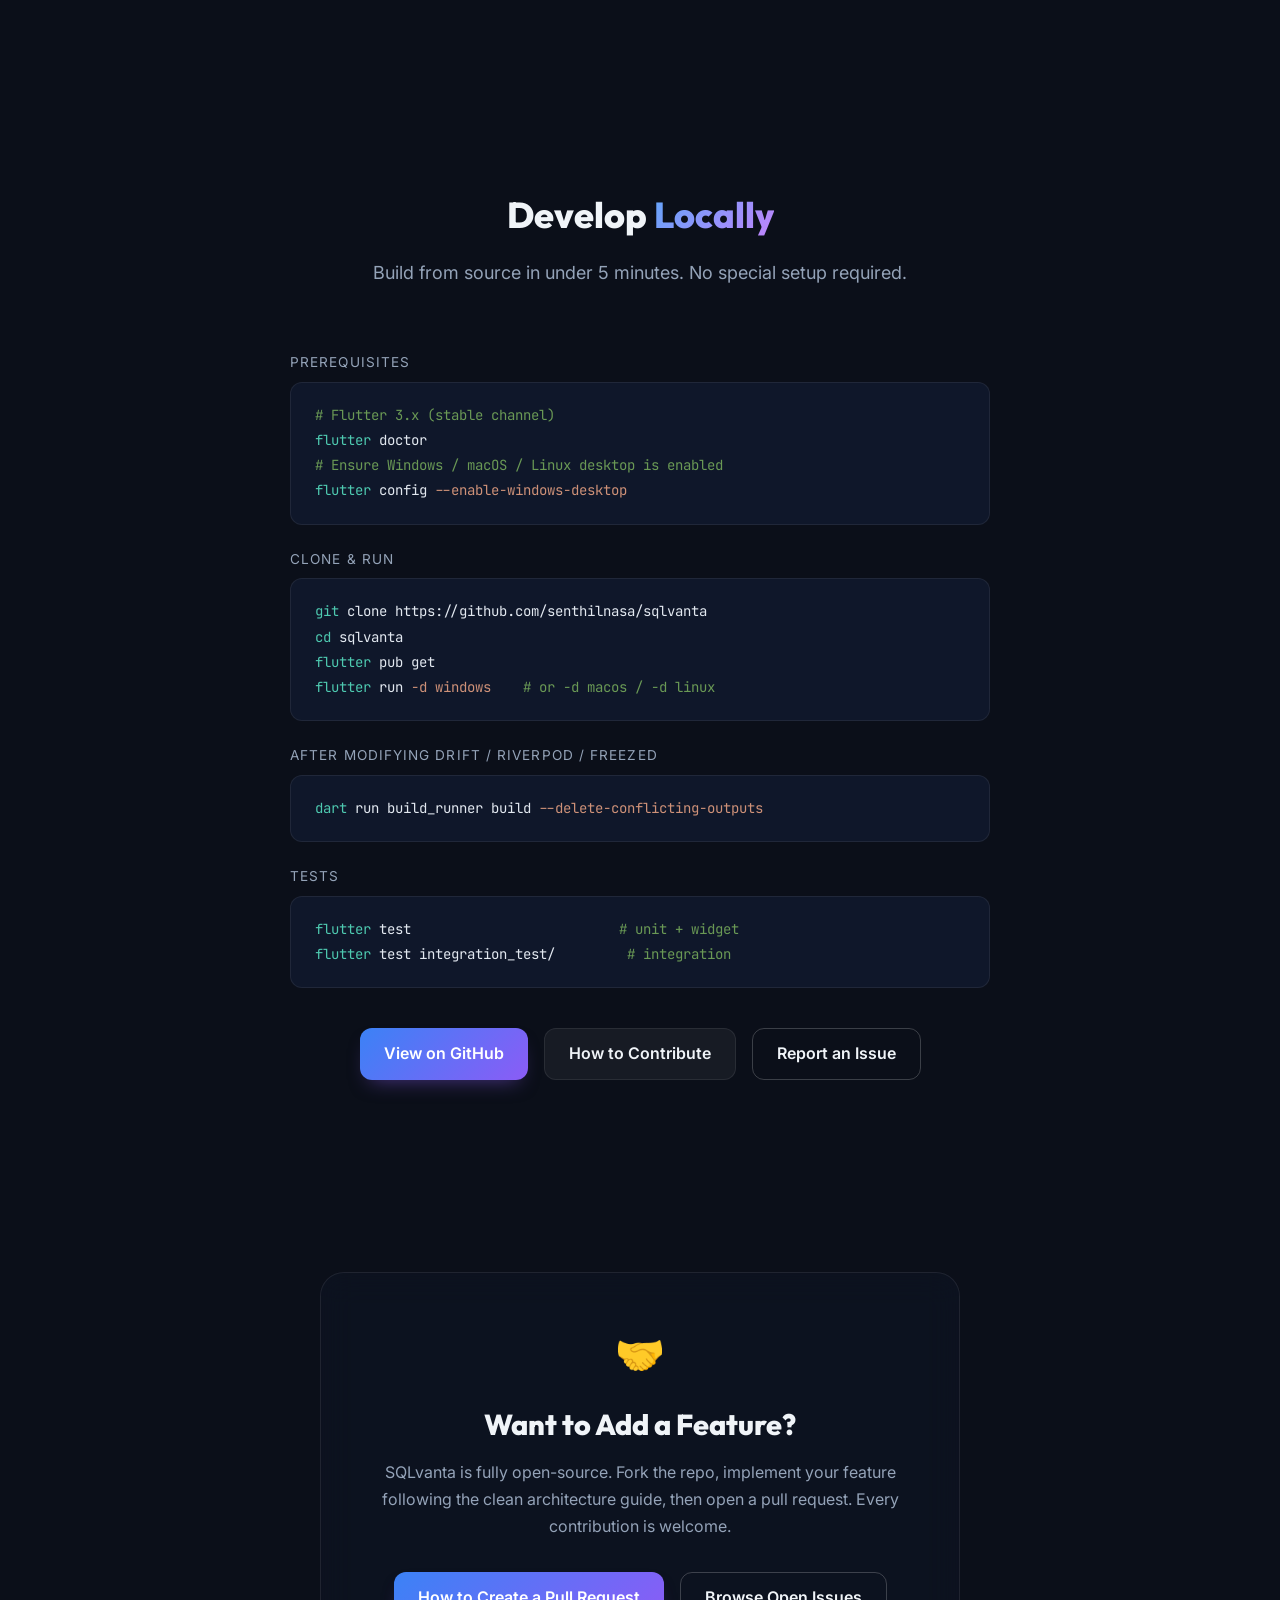
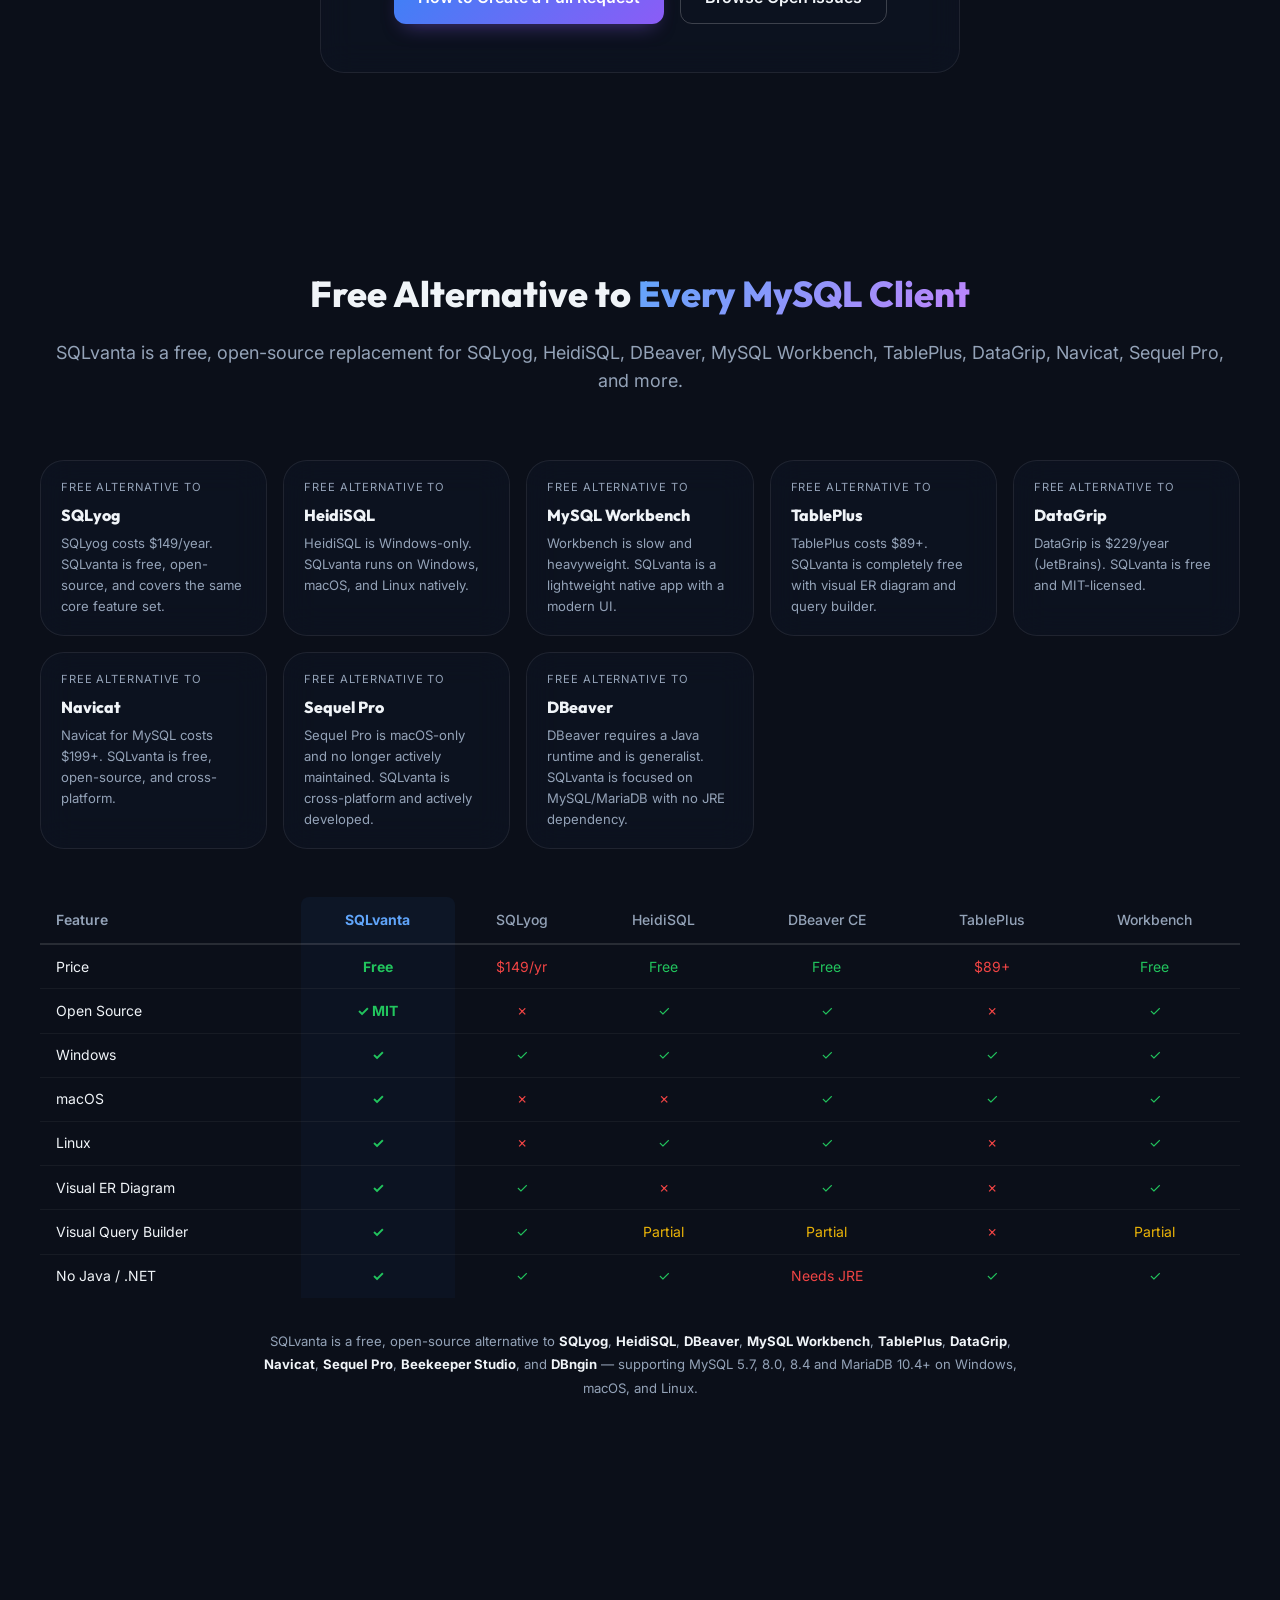
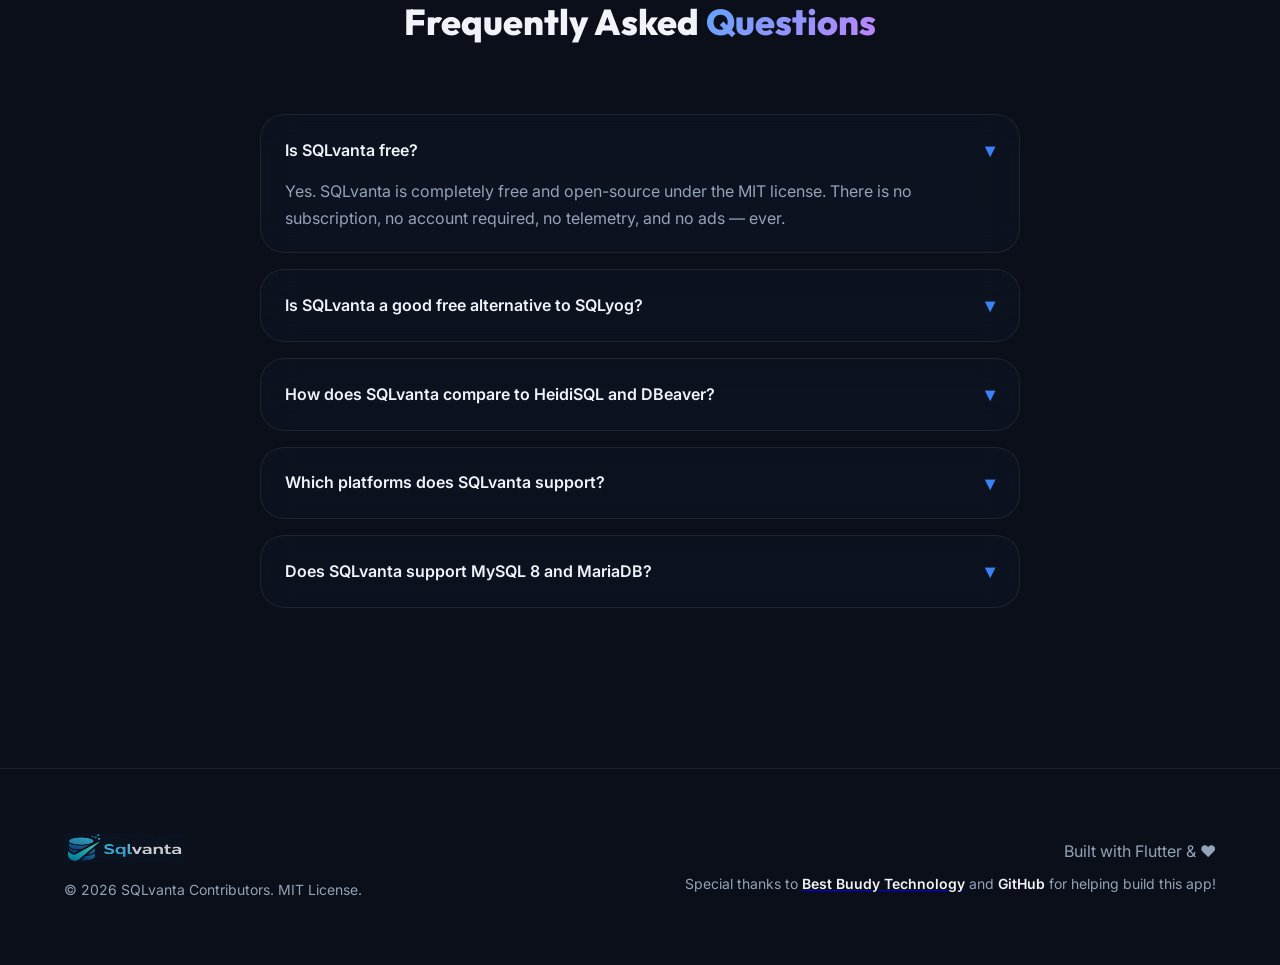
==== commit 67387b5b: "Enhance SEO and analytics integration across documentation - Updated meta descriptions and keywords " ====
--- a/docs/index.html
+++ b/docs/index.html
@@ -3,29 +3,125 @@
 <head>
     <meta charset="UTF-8">
     <meta name="viewport" content="width=device-width, initial-scale=1.0">
-    <title>SQLvanta — Open-Source MySQL Desktop Client</title>
-    <meta name="title" content="SQLvanta | Modern Open-Source Database Manager">
-    <meta name="description" content="SQLvanta is a production-grade, open-source MySQL desktop client built with Flutter. Features SQL editor with autocomplete, schema designer, query builder, and native performance.">
-    <meta name="keywords" content="MySQL client, Database Manager, Flutter desktop app, Open source SQL GUI, ER Diagram, Database admin, Cross-platform DB tool">
+    <title>SQLvanta — Free Open-Source MySQL Client for Windows, macOS &amp; Linux</title>
+    <meta name="title" content="SQLvanta — Free Open-Source MySQL Desktop Client">
+    <meta name="description" content="SQLvanta is a free, open-source MySQL desktop client for Windows, macOS &amp; Linux. Smart SQL editor, visual ER diagram, schema explorer, query builder. Free alternative to SQLyog, HeidiSQL, DBeaver, MySQL Workbench, TablePlus, DataGrip, Navicat, and Sequel Pro.">
+    <meta name="keywords" content="open source MySQL client, free MySQL GUI, MySQL desktop client, SQLyog alternative free, HeidiSQL alternative, DBeaver alternative free, MySQL Workbench alternative, TablePlus alternative free, DataGrip alternative free, Navicat alternative free, Sequel Pro alternative, Beekeeper Studio alternative, DBngin alternative, free database manager, MySQL GUI Windows, MySQL client macOS, MySQL GUI Linux, ER diagram tool, visual query builder, open source SQL tool, free SQL client desktop, MariaDB GUI, MySQL 8 client">
     <meta name="author" content="Senthilnasa">
     <link rel="canonical" href="https://sqlvanta.senthilnasa.me/">
 
-    <!-- Open Graph / Facebook -->
+    <!-- Open Graph -->
     <meta property="og:type" content="website">
     <meta property="og:url" content="https://sqlvanta.senthilnasa.me/">
-    <meta property="og:title" content="SQLvanta - The Ultimate Cross-Platform MySQL Client">
-    <meta property="og:description" content="Experience database administration reimagined. Advanced query building, visual schema exploration, and native performance on Mac, Windows, Linux, and Web.">
-    <meta property="og:image" content="https://sqlvanta.senthilnasa.me/icon/apple-touch-icon.png">
+    <meta property="og:title" content="SQLvanta — Free Open-Source MySQL Client">
+    <meta property="og:description" content="Free open-source MySQL desktop client for Windows, macOS &amp; Linux. Visual ER diagram, smart SQL editor, schema explorer. The best free alternative to SQLyog &amp; HeidiSQL.">
+    <meta property="og:image" content="https://sqlvanta.senthilnasa.me/icon/android-chrome-512x512.png">
 
     <!-- Twitter -->
     <meta property="twitter:card" content="summary_large_image">
     <meta property="twitter:url" content="https://sqlvanta.senthilnasa.me/">
-    <meta property="twitter:title" content="SQLvanta | Open-Source DB Manager">
-    <meta property="twitter:description" content="A blazing-fast, open-source MySQL client. Visual ERD schema design, advanced queries, and beautiful UI cross-platform.">
-    <meta property="twitter:image" content="https://sqlvanta.senthilnasa.me/icon/apple-touch-icon.png">
+    <meta property="twitter:title" content="SQLvanta — Free Open-Source MySQL Client">
+    <meta property="twitter:description" content="Free MySQL GUI for Windows, macOS &amp; Linux. Visual ER diagram, SQL editor, schema explorer. Open-source SQLyog &amp; HeidiSQL alternative.">
+    <meta property="twitter:image" content="https://sqlvanta.senthilnasa.me/icon/android-chrome-512x512.png">
+    <meta name="twitter:image:alt" content="SQLvanta — Free Open-Source MySQL Desktop Client">
+
+    <!-- Robots -->
+    <meta name="robots" content="index, follow, max-snippet:-1, max-image-preview:large, max-video-preview:-1">
+
+    <!-- Structured Data -->
+    <script type="application/ld+json">
+    {
+      "@context": "https://schema.org",
+      "@graph": [
+        {
+          "@type": "SoftwareApplication",
+          "name": "SQLvanta",
+          "applicationCategory": "DeveloperApplication",
+          "operatingSystem": "Windows 10, Windows 11, macOS 12+, Ubuntu 20.04+",
+          "offers": { "@type": "Offer", "price": "0", "priceCurrency": "USD" },
+          "downloadUrl": "https://sqlvanta.senthilnasa.me/download.html",
+          "url": "https://sqlvanta.senthilnasa.me/",
+          "description": "Free, open-source MySQL desktop client with smart SQL editor, visual ER diagram designer, interactive schema explorer, and native performance on Windows, macOS, and Linux.",
+          "featureList": [
+            "SQL editor with keyword and column autocomplete",
+            "Visual ER diagram designer with FK relationship lines",
+            "Interactive schema explorer",
+            "Query EXPLAIN visualizer",
+            "Multi-tab workspace",
+            "Secure OS-keychain password storage",
+            "Visual query builder",
+            "Query history",
+            "Dark and light themes"
+          ]
+        },
+        {
+          "@type": "FAQPage",
+          "mainEntity": [
+            {
+              "@type": "Question",
+              "name": "Is SQLvanta free?",
+              "acceptedAnswer": { "@type": "Answer", "text": "Yes. SQLvanta is completely free and open-source under the MIT license. No subscription, no account, no telemetry." }
+            },
+            {
+              "@type": "Question",
+              "name": "Is SQLvanta a good SQLyog alternative?",
+              "acceptedAnswer": { "@type": "Answer", "text": "Yes. SQLvanta offers a smart SQL editor with autocomplete, visual ER diagram, schema explorer, query builder, and multi-tab workspace — the core features of SQLyog — but completely free and open-source." }
+            },
+            {
+              "@type": "Question",
+              "name": "How does SQLvanta compare to HeidiSQL and DBeaver?",
+              "acceptedAnswer": { "@type": "Answer", "text": "SQLvanta is a lightweight, native-performance MySQL client built with Flutter. Unlike HeidiSQL (Windows-only), SQLvanta runs on Windows, macOS, and Linux. Unlike DBeaver, it focuses specifically on MySQL/MariaDB with a clean, modern UI." }
+            },
+            {
+              "@type": "Question",
+              "name": "Which platforms does SQLvanta support?",
+              "acceptedAnswer": { "@type": "Answer", "text": "SQLvanta runs natively on Windows 10/11 (x64), macOS 12 Monterey or later (Apple Silicon and Intel), and Ubuntu 20.04+ / Debian 11+. It requires no .NET or Java runtime." }
+            },
+            {
+              "@type": "Question",
+              "name": "Does SQLvanta support MySQL 8?",
+              "acceptedAnswer": { "@type": "Answer", "text": "Yes. SQLvanta supports MySQL 5.7, 8.0, and 8.4, as well as MariaDB 10.4+. It uses the mysql_client Dart package which supports caching_sha2_password authentication used by MySQL 8." }
+            }
+          ]
+        }
+      ]
+    }
+    </script>
+
+    <!-- WebSite schema: enables Google sitelinks search box -->
+    <script type="application/ld+json">
+    {
+      "@context": "https://schema.org",
+      "@type": "WebSite",
+      "name": "SQLvanta",
+      "url": "https://sqlvanta.senthilnasa.me/",
+      "description": "Free open-source MySQL desktop client for Windows, macOS and Linux."
+    }
+    </script>
+
+    <!-- BreadcrumbList schema -->
+    <script type="application/ld+json">
+    {
+      "@context": "https://schema.org",
+      "@type": "BreadcrumbList",
+      "itemListElement": [
+        { "@type": "ListItem", "position": 1, "name": "Home",     "item": "https://sqlvanta.senthilnasa.me/" },
+        { "@type": "ListItem", "position": 2, "name": "Features", "item": "https://sqlvanta.senthilnasa.me/features.html" },
+        { "@type": "ListItem", "position": 3, "name": "Download", "item": "https://sqlvanta.senthilnasa.me/download.html" },
+        { "@type": "ListItem", "position": 4, "name": "Docs",     "item": "https://sqlvanta.senthilnasa.me/docs.html" }
+      ]
+    }
+    </script>
+
+    <!-- DNS prefetch for third-party origins (faster page load → better CWV) -->
+    <link rel="dns-prefetch" href="https://www.googletagmanager.com">
+    <link rel="dns-prefetch" href="https://www.clarity.ms">
+    <link rel="dns-prefetch" href="https://fonts.googleapis.com">
+    <link rel="dns-prefetch" href="https://fonts.gstatic.com">
 
     <link rel="preconnect" href="https://fonts.googleapis.com">
     <link rel="preconnect" href="https://fonts.gstatic.com" crossorigin>
+    <!-- font-display:swap added to prevent invisible text during font load (CLS fix) -->
     <link href="https://fonts.googleapis.com/css2?family=Outfit:wght@300;400;600;800&family=Inter:wght@400;500;600&family=JetBrains+Mono:wght@400;600&display=swap" rel="stylesheet">
     <link rel="icon" type="image/x-icon" href="icon/favicon.ico">
     <link rel="icon" type="image/png" sizes="32x32" href="icon/favicon-32x32.png">
@@ -287,6 +383,24 @@
             .arch-arrow { transform: rotate(90deg); }
         }
     </style>
+
+  <!-- Microsoft Clarity -->
+  <script>
+    (function(c,l,a,r,i,t,y){
+      c[a]=c[a]||function(){(c[a].q=c[a].q||[]).push(arguments)};
+      t=l.createElement(r);t.async=1;t.src="https://www.clarity.ms/tag/"+i+"?ref=bwt";
+      y=l.getElementsByTagName(r)[0];y.parentNode.insertBefore(t,y);
+    })(window, document, "clarity", "script", "w6bocbwf8q");
+  </script>
+
+  <!-- Google Analytics -->
+  <script async src="https://www.googletagmanager.com/gtag/js?id=G-5L4DY990VP"></script>
+  <script>
+    window.dataLayer = window.dataLayer || [];
+    function gtag(){dataLayer.push(arguments);}
+    gtag('js', new Date());
+    gtag('config', 'G-5L4DY990VP');
+  </script>
 </head>
 <body>
 
@@ -319,12 +433,12 @@
             <div class="hero-content">
                 <div class="phase-badge badge-done" style="margin-bottom:1rem;">Phase 1 — Available Now</div>
                 <h1 class="hero-title">
-                    The Open-Source<br><span class="gradient-text">MySQL Desktop Client.</span>
+                    Free Open-Source<br><span class="gradient-text">MySQL Desktop Client</span>
                 </h1>
                 <p class="hero-subtitle">
-                    SQLvanta is a production-grade MySQL client built with Flutter.
-                    Smart SQL editor, visual schema designer, drag-and-drop query builder,
-                    and a beautiful object browser — all in one native app.
+                    The best free alternative to SQLyog, HeidiSQL &amp; DBeaver.
+                    Smart SQL editor with autocomplete, visual ER diagram designer,
+                    schema explorer, and query builder — native on Windows, macOS &amp; Linux.
                 </p>
                 <div class="hero-cta">
                     <a href="download.html" class="btn btn-primary">Download Free</a>
@@ -707,13 +821,216 @@
             </div>
         </section>
 
+        <!-- ── SQLvanta vs Competitors ───────────────────────────────── -->
+        <section class="section container" id="alternatives" aria-labelledby="alt-heading">
+            <div class="section-heading">
+                <h2 id="alt-heading">Free Alternative to <span class="gradient-text">Every MySQL Client</span></h2>
+                <p>SQLvanta is a free, open-source replacement for SQLyog, HeidiSQL, DBeaver, MySQL Workbench, TablePlus, DataGrip, Navicat, Sequel Pro, and more.</p>
+            </div>
+
+            <!-- Alternative cards -->
+            <div style="display:grid;grid-template-columns:repeat(auto-fill,minmax(220px,1fr));gap:1rem;margin-bottom:3rem;">
+                <div class="glass-card" style="padding:1.1rem 1.25rem;">
+                    <div style="font-size:0.7rem;color:var(--text-secondary);text-transform:uppercase;letter-spacing:0.08em;margin-bottom:0.4rem;">Free alternative to</div>
+                    <h3 style="font-size:1rem;margin-bottom:0.3rem;">SQLyog</h3>
+                    <p style="font-size:0.82rem;color:var(--text-secondary);">SQLyog costs $149/year. SQLvanta is free, open-source, and covers the same core feature set.</p>
+                </div>
+                <div class="glass-card" style="padding:1.1rem 1.25rem;">
+                    <div style="font-size:0.7rem;color:var(--text-secondary);text-transform:uppercase;letter-spacing:0.08em;margin-bottom:0.4rem;">Free alternative to</div>
+                    <h3 style="font-size:1rem;margin-bottom:0.3rem;">HeidiSQL</h3>
+                    <p style="font-size:0.82rem;color:var(--text-secondary);">HeidiSQL is Windows-only. SQLvanta runs on Windows, macOS, and Linux natively.</p>
+                </div>
+                <div class="glass-card" style="padding:1.1rem 1.25rem;">
+                    <div style="font-size:0.7rem;color:var(--text-secondary);text-transform:uppercase;letter-spacing:0.08em;margin-bottom:0.4rem;">Free alternative to</div>
+                    <h3 style="font-size:1rem;margin-bottom:0.3rem;">MySQL Workbench</h3>
+                    <p style="font-size:0.82rem;color:var(--text-secondary);">Workbench is slow and heavyweight. SQLvanta is a lightweight native app with a modern UI.</p>
+                </div>
+                <div class="glass-card" style="padding:1.1rem 1.25rem;">
+                    <div style="font-size:0.7rem;color:var(--text-secondary);text-transform:uppercase;letter-spacing:0.08em;margin-bottom:0.4rem;">Free alternative to</div>
+                    <h3 style="font-size:1rem;margin-bottom:0.3rem;">TablePlus</h3>
+                    <p style="font-size:0.82rem;color:var(--text-secondary);">TablePlus costs $89+. SQLvanta is completely free with visual ER diagram and query builder.</p>
+                </div>
+                <div class="glass-card" style="padding:1.1rem 1.25rem;">
+                    <div style="font-size:0.7rem;color:var(--text-secondary);text-transform:uppercase;letter-spacing:0.08em;margin-bottom:0.4rem;">Free alternative to</div>
+                    <h3 style="font-size:1rem;margin-bottom:0.3rem;">DataGrip</h3>
+                    <p style="font-size:0.82rem;color:var(--text-secondary);">DataGrip is $229/year (JetBrains). SQLvanta is free and MIT-licensed.</p>
+                </div>
+                <div class="glass-card" style="padding:1.1rem 1.25rem;">
+                    <div style="font-size:0.7rem;color:var(--text-secondary);text-transform:uppercase;letter-spacing:0.08em;margin-bottom:0.4rem;">Free alternative to</div>
+                    <h3 style="font-size:1rem;margin-bottom:0.3rem;">Navicat</h3>
+                    <p style="font-size:0.82rem;color:var(--text-secondary);">Navicat for MySQL costs $199+. SQLvanta is free, open-source, and cross-platform.</p>
+                </div>
+                <div class="glass-card" style="padding:1.1rem 1.25rem;">
+                    <div style="font-size:0.7rem;color:var(--text-secondary);text-transform:uppercase;letter-spacing:0.08em;margin-bottom:0.4rem;">Free alternative to</div>
+                    <h3 style="font-size:1rem;margin-bottom:0.3rem;">Sequel Pro</h3>
+                    <p style="font-size:0.82rem;color:var(--text-secondary);">Sequel Pro is macOS-only and no longer actively maintained. SQLvanta is cross-platform and actively developed.</p>
+                </div>
+                <div class="glass-card" style="padding:1.1rem 1.25rem;">
+                    <div style="font-size:0.7rem;color:var(--text-secondary);text-transform:uppercase;letter-spacing:0.08em;margin-bottom:0.4rem;">Free alternative to</div>
+                    <h3 style="font-size:1rem;margin-bottom:0.3rem;">DBeaver</h3>
+                    <p style="font-size:0.82rem;color:var(--text-secondary);">DBeaver requires a Java runtime and is generalist. SQLvanta is focused on MySQL/MariaDB with no JRE dependency.</p>
+                </div>
+            </div>
+
+            <!-- Feature comparison table -->
+            <div style="overflow-x:auto;">
+                <table style="width:100%;border-collapse:collapse;font-size:0.875rem;" aria-label="Comparison of MySQL desktop clients">
+                    <thead>
+                        <tr style="border-bottom:2px solid rgba(255,255,255,0.12);">
+                            <th style="text-align:left;padding:0.75rem 1rem;color:var(--text-secondary);font-weight:600;min-width:160px;">Feature</th>
+                            <th style="padding:0.75rem 1rem;color:#60a5fa;font-weight:700;background:rgba(59,130,246,0.06);border-radius:8px 8px 0 0;">SQLvanta</th>
+                            <th style="padding:0.75rem 1rem;color:var(--text-secondary);font-weight:500;">SQLyog</th>
+                            <th style="padding:0.75rem 1rem;color:var(--text-secondary);font-weight:500;">HeidiSQL</th>
+                            <th style="padding:0.75rem 1rem;color:var(--text-secondary);font-weight:500;">DBeaver CE</th>
+                            <th style="padding:0.75rem 1rem;color:var(--text-secondary);font-weight:500;">TablePlus</th>
+                            <th style="padding:0.75rem 1rem;color:var(--text-secondary);font-weight:500;">Workbench</th>
+                        </tr>
+                    </thead>
+                    <tbody>
+                        <tr style="border-bottom:1px solid rgba(255,255,255,0.05);">
+                            <td style="padding:0.65rem 1rem;color:var(--text-primary);">Price</td>
+                            <td style="padding:0.65rem 1rem;text-align:center;color:#22c55e;font-weight:700;background:rgba(59,130,246,0.04);">Free</td>
+                            <td style="padding:0.65rem 1rem;text-align:center;color:#ef4444;">$149/yr</td>
+                            <td style="padding:0.65rem 1rem;text-align:center;color:#22c55e;">Free</td>
+                            <td style="padding:0.65rem 1rem;text-align:center;color:#22c55e;">Free</td>
+                            <td style="padding:0.65rem 1rem;text-align:center;color:#ef4444;">$89+</td>
+                            <td style="padding:0.65rem 1rem;text-align:center;color:#22c55e;">Free</td>
+                        </tr>
+                        <tr style="border-bottom:1px solid rgba(255,255,255,0.05);">
+                            <td style="padding:0.65rem 1rem;color:var(--text-primary);">Open Source</td>
+                            <td style="padding:0.65rem 1rem;text-align:center;color:#22c55e;font-weight:700;background:rgba(59,130,246,0.04);">✓ MIT</td>
+                            <td style="padding:0.65rem 1rem;text-align:center;color:#ef4444;">✗</td>
+                            <td style="padding:0.65rem 1rem;text-align:center;color:#22c55e;">✓</td>
+                            <td style="padding:0.65rem 1rem;text-align:center;color:#22c55e;">✓</td>
+                            <td style="padding:0.65rem 1rem;text-align:center;color:#ef4444;">✗</td>
+                            <td style="padding:0.65rem 1rem;text-align:center;color:#22c55e;">✓</td>
+                        </tr>
+                        <tr style="border-bottom:1px solid rgba(255,255,255,0.05);">
+                            <td style="padding:0.65rem 1rem;color:var(--text-primary);">Windows</td>
+                            <td style="padding:0.65rem 1rem;text-align:center;color:#22c55e;font-weight:700;background:rgba(59,130,246,0.04);">✓</td>
+                            <td style="padding:0.65rem 1rem;text-align:center;color:#22c55e;">✓</td>
+                            <td style="padding:0.65rem 1rem;text-align:center;color:#22c55e;">✓</td>
+                            <td style="padding:0.65rem 1rem;text-align:center;color:#22c55e;">✓</td>
+                            <td style="padding:0.65rem 1rem;text-align:center;color:#22c55e;">✓</td>
+                            <td style="padding:0.65rem 1rem;text-align:center;color:#22c55e;">✓</td>
+                        </tr>
+                        <tr style="border-bottom:1px solid rgba(255,255,255,0.05);">
+                            <td style="padding:0.65rem 1rem;color:var(--text-primary);">macOS</td>
+                            <td style="padding:0.65rem 1rem;text-align:center;color:#22c55e;font-weight:700;background:rgba(59,130,246,0.04);">✓</td>
+                            <td style="padding:0.65rem 1rem;text-align:center;color:#ef4444;">✗</td>
+                            <td style="padding:0.65rem 1rem;text-align:center;color:#ef4444;">✗</td>
+                            <td style="padding:0.65rem 1rem;text-align:center;color:#22c55e;">✓</td>
+                            <td style="padding:0.65rem 1rem;text-align:center;color:#22c55e;">✓</td>
+                            <td style="padding:0.65rem 1rem;text-align:center;color:#22c55e;">✓</td>
+                        </tr>
+                        <tr style="border-bottom:1px solid rgba(255,255,255,0.05);">
+                            <td style="padding:0.65rem 1rem;color:var(--text-primary);">Linux</td>
+                            <td style="padding:0.65rem 1rem;text-align:center;color:#22c55e;font-weight:700;background:rgba(59,130,246,0.04);">✓</td>
+                            <td style="padding:0.65rem 1rem;text-align:center;color:#ef4444;">✗</td>
+                            <td style="padding:0.65rem 1rem;text-align:center;color:#22c55e;">✓</td>
+                            <td style="padding:0.65rem 1rem;text-align:center;color:#22c55e;">✓</td>
+                            <td style="padding:0.65rem 1rem;text-align:center;color:#ef4444;">✗</td>
+                            <td style="padding:0.65rem 1rem;text-align:center;color:#22c55e;">✓</td>
+                        </tr>
+                        <tr style="border-bottom:1px solid rgba(255,255,255,0.05);">
+                            <td style="padding:0.65rem 1rem;color:var(--text-primary);">Visual ER Diagram</td>
+                            <td style="padding:0.65rem 1rem;text-align:center;color:#22c55e;font-weight:700;background:rgba(59,130,246,0.04);">✓</td>
+                            <td style="padding:0.65rem 1rem;text-align:center;color:#22c55e;">✓</td>
+                            <td style="padding:0.65rem 1rem;text-align:center;color:#ef4444;">✗</td>
+                            <td style="padding:0.65rem 1rem;text-align:center;color:#22c55e;">✓</td>
+                            <td style="padding:0.65rem 1rem;text-align:center;color:#ef4444;">✗</td>
+                            <td style="padding:0.65rem 1rem;text-align:center;color:#22c55e;">✓</td>
+                        </tr>
+                        <tr style="border-bottom:1px solid rgba(255,255,255,0.05);">
+                            <td style="padding:0.65rem 1rem;color:var(--text-primary);">Visual Query Builder</td>
+                            <td style="padding:0.65rem 1rem;text-align:center;color:#22c55e;font-weight:700;background:rgba(59,130,246,0.04);">✓</td>
+                            <td style="padding:0.65rem 1rem;text-align:center;color:#22c55e;">✓</td>
+                            <td style="padding:0.65rem 1rem;text-align:center;color:#eab308;">Partial</td>
+                            <td style="padding:0.65rem 1rem;text-align:center;color:#eab308;">Partial</td>
+                            <td style="padding:0.65rem 1rem;text-align:center;color:#ef4444;">✗</td>
+                            <td style="padding:0.65rem 1rem;text-align:center;color:#eab308;">Partial</td>
+                        </tr>
+                        <tr>
+                            <td style="padding:0.65rem 1rem;color:var(--text-primary);">No Java / .NET</td>
+                            <td style="padding:0.65rem 1rem;text-align:center;color:#22c55e;font-weight:700;background:rgba(59,130,246,0.04);">✓</td>
+                            <td style="padding:0.65rem 1rem;text-align:center;color:#22c55e;">✓</td>
+                            <td style="padding:0.65rem 1rem;text-align:center;color:#22c55e;">✓</td>
+                            <td style="padding:0.65rem 1rem;text-align:center;color:#ef4444;">Needs JRE</td>
+                            <td style="padding:0.65rem 1rem;text-align:center;color:#22c55e;">✓</td>
+                            <td style="padding:0.65rem 1rem;text-align:center;color:#22c55e;">✓</td>
+                        </tr>
+                    </tbody>
+                </table>
+            </div>
+
+            <!-- SEO keyword paragraph (visible but styled as secondary text) -->
+            <p style="margin-top:2rem;font-size:0.82rem;color:var(--text-secondary);text-align:center;max-width:760px;margin-left:auto;margin-right:auto;line-height:1.8;">
+                SQLvanta is a free, open-source alternative to <strong style="color:var(--text-primary);">SQLyog</strong>, <strong style="color:var(--text-primary);">HeidiSQL</strong>, <strong style="color:var(--text-primary);">DBeaver</strong>, <strong style="color:var(--text-primary);">MySQL Workbench</strong>, <strong style="color:var(--text-primary);">TablePlus</strong>, <strong style="color:var(--text-primary);">DataGrip</strong>, <strong style="color:var(--text-primary);">Navicat</strong>, <strong style="color:var(--text-primary);">Sequel Pro</strong>, <strong style="color:var(--text-primary);">Beekeeper Studio</strong>, and <strong style="color:var(--text-primary);">DBngin</strong> — supporting MySQL 5.7, 8.0, 8.4 and MariaDB 10.4+ on Windows, macOS, and Linux.
+            </p>
+        </section>
+
+        <!-- ── Visible FAQ (feeds schema + on-page content) ──────────── -->
+        <section class="section container" id="faq" aria-labelledby="faq-heading">
+            <div class="section-heading">
+                <h2 id="faq-heading">Frequently Asked <span class="gradient-text">Questions</span></h2>
+            </div>
+            <div style="max-width:760px;margin:0 auto;display:flex;flex-direction:column;gap:1rem;">
+
+                <details class="glass-card" style="padding:1.25rem 1.5rem;cursor:pointer;" open>
+                    <summary style="font-weight:600;font-size:1rem;list-style:none;display:flex;justify-content:space-between;align-items:center;">
+                        Is SQLvanta free? <span style="color:var(--brand-primary);font-size:1.2rem;">&#x25BE;</span>
+                    </summary>
+                    <p style="margin-top:0.75rem;color:var(--text-secondary);line-height:1.7;">
+                        Yes. SQLvanta is completely free and open-source under the MIT license. There is no subscription, no account required, no telemetry, and no ads — ever.
+                    </p>
+                </details>
+
+                <details class="glass-card" style="padding:1.25rem 1.5rem;cursor:pointer;">
+                    <summary style="font-weight:600;font-size:1rem;list-style:none;display:flex;justify-content:space-between;align-items:center;">
+                        Is SQLvanta a good free alternative to SQLyog? <span style="color:var(--brand-primary);font-size:1.2rem;">&#x25BE;</span>
+                    </summary>
+                    <p style="margin-top:0.75rem;color:var(--text-secondary);line-height:1.7;">
+                        Yes. SQLvanta covers the core SQLyog feature set — smart SQL editor with autocomplete, visual ER diagram, schema explorer, multi-tab workspace, and query builder — completely free and open-source. SQLyog costs $149/year; SQLvanta costs nothing.
+                    </p>
+                </details>
+
+                <details class="glass-card" style="padding:1.25rem 1.5rem;cursor:pointer;">
+                    <summary style="font-weight:600;font-size:1rem;list-style:none;display:flex;justify-content:space-between;align-items:center;">
+                        How does SQLvanta compare to HeidiSQL and DBeaver? <span style="color:var(--brand-primary);font-size:1.2rem;">&#x25BE;</span>
+                    </summary>
+                    <p style="margin-top:0.75rem;color:var(--text-secondary);line-height:1.7;">
+                        HeidiSQL is Windows-only. SQLvanta runs on Windows, macOS, and Linux with native performance. DBeaver requires a Java runtime and supports many databases; SQLvanta focuses on MySQL/MariaDB with a lightweight, modern UI and no Java dependency.
+                    </p>
+                </details>
+
+                <details class="glass-card" style="padding:1.25rem 1.5rem;cursor:pointer;">
+                    <summary style="font-weight:600;font-size:1rem;list-style:none;display:flex;justify-content:space-between;align-items:center;">
+                        Which platforms does SQLvanta support? <span style="color:var(--brand-primary);font-size:1.2rem;">&#x25BE;</span>
+                    </summary>
+                    <p style="margin-top:0.75rem;color:var(--text-secondary);line-height:1.7;">
+                        SQLvanta runs natively on <strong>Windows 10/11 (x64)</strong>, <strong>macOS 12 Monterey+</strong> (Apple Silicon and Intel), and <strong>Ubuntu 20.04+ / Debian 11+</strong>. No .NET, Java, or browser runtime required.
+                    </p>
+                </details>
+
+                <details class="glass-card" style="padding:1.25rem 1.5rem;cursor:pointer;">
+                    <summary style="font-weight:600;font-size:1rem;list-style:none;display:flex;justify-content:space-between;align-items:center;">
+                        Does SQLvanta support MySQL 8 and MariaDB? <span style="color:var(--brand-primary);font-size:1.2rem;">&#x25BE;</span>
+                    </summary>
+                    <p style="margin-top:0.75rem;color:var(--text-secondary);line-height:1.7;">
+                        Yes. SQLvanta supports MySQL 5.7, 8.0, and 8.4 including <code>caching_sha2_password</code> authentication used by MySQL 8+. MariaDB 10.4 and later is also fully supported.
+                    </p>
+                </details>
+
+            </div>
+        </section>
+
     </main>
 
     <!-- ── Footer ─────────────────────────────────────────────────────── -->
     <footer class="footer">
         <div class="container footer-content">
             <div class="footer-logo">
-                <img src="assets/logo.png" alt="SQLvanta">
+                <img src="assets/logo.png" alt="SQLvanta — Free Open-Source MySQL Client" width="120" height="32" loading="lazy">
                 <p>&copy; 2026 SQLvanta Contributors. MIT License.</p>
             </div>
             <div class="footer-credits">
--- a/docs/styles.css
+++ b/docs/styles.css
@@ -7,6 +7,8 @@
     --glass-bg: rgba(15, 23, 42, 0.4);
     --glass-border: rgba(255, 255, 255, 0.08);
 }
+
+/* font-display:swap is handled via &display=swap in the Google Fonts URL in each HTML <head> */
 
 * {
     margin: 0;
